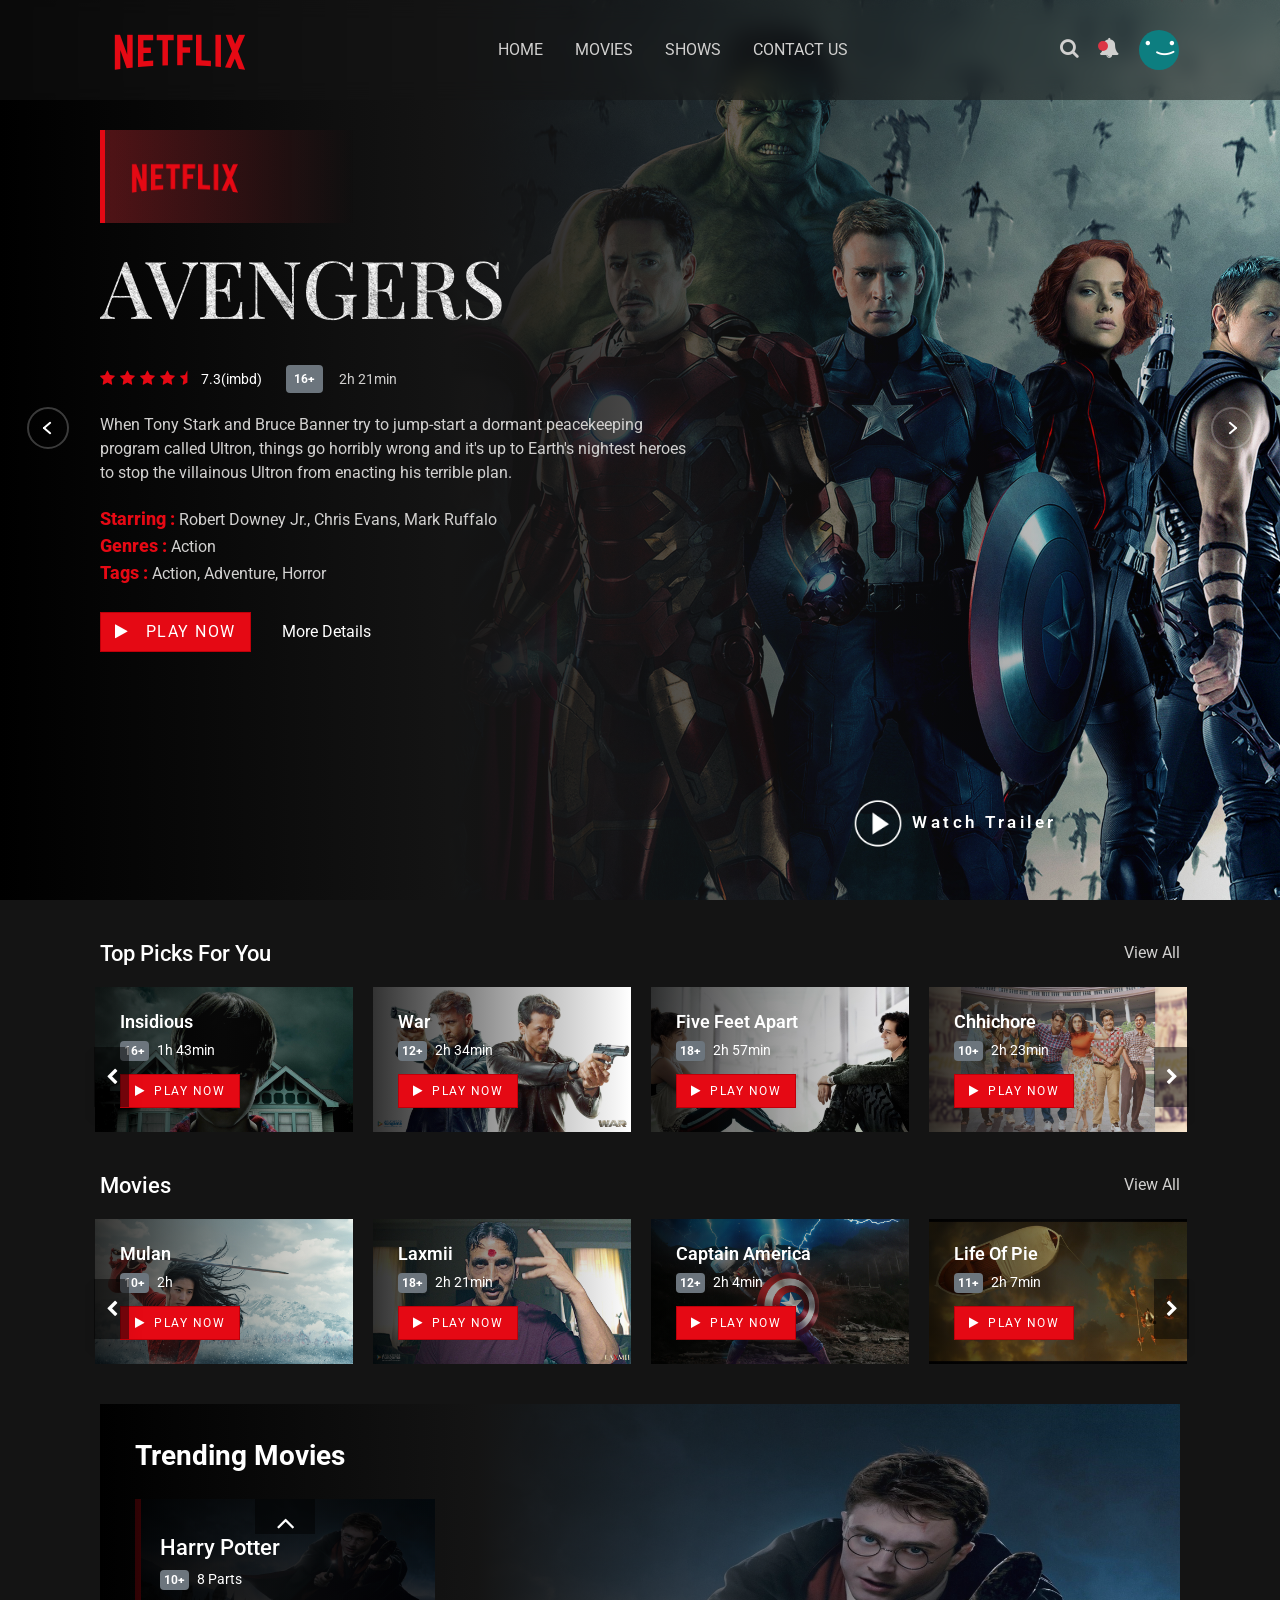
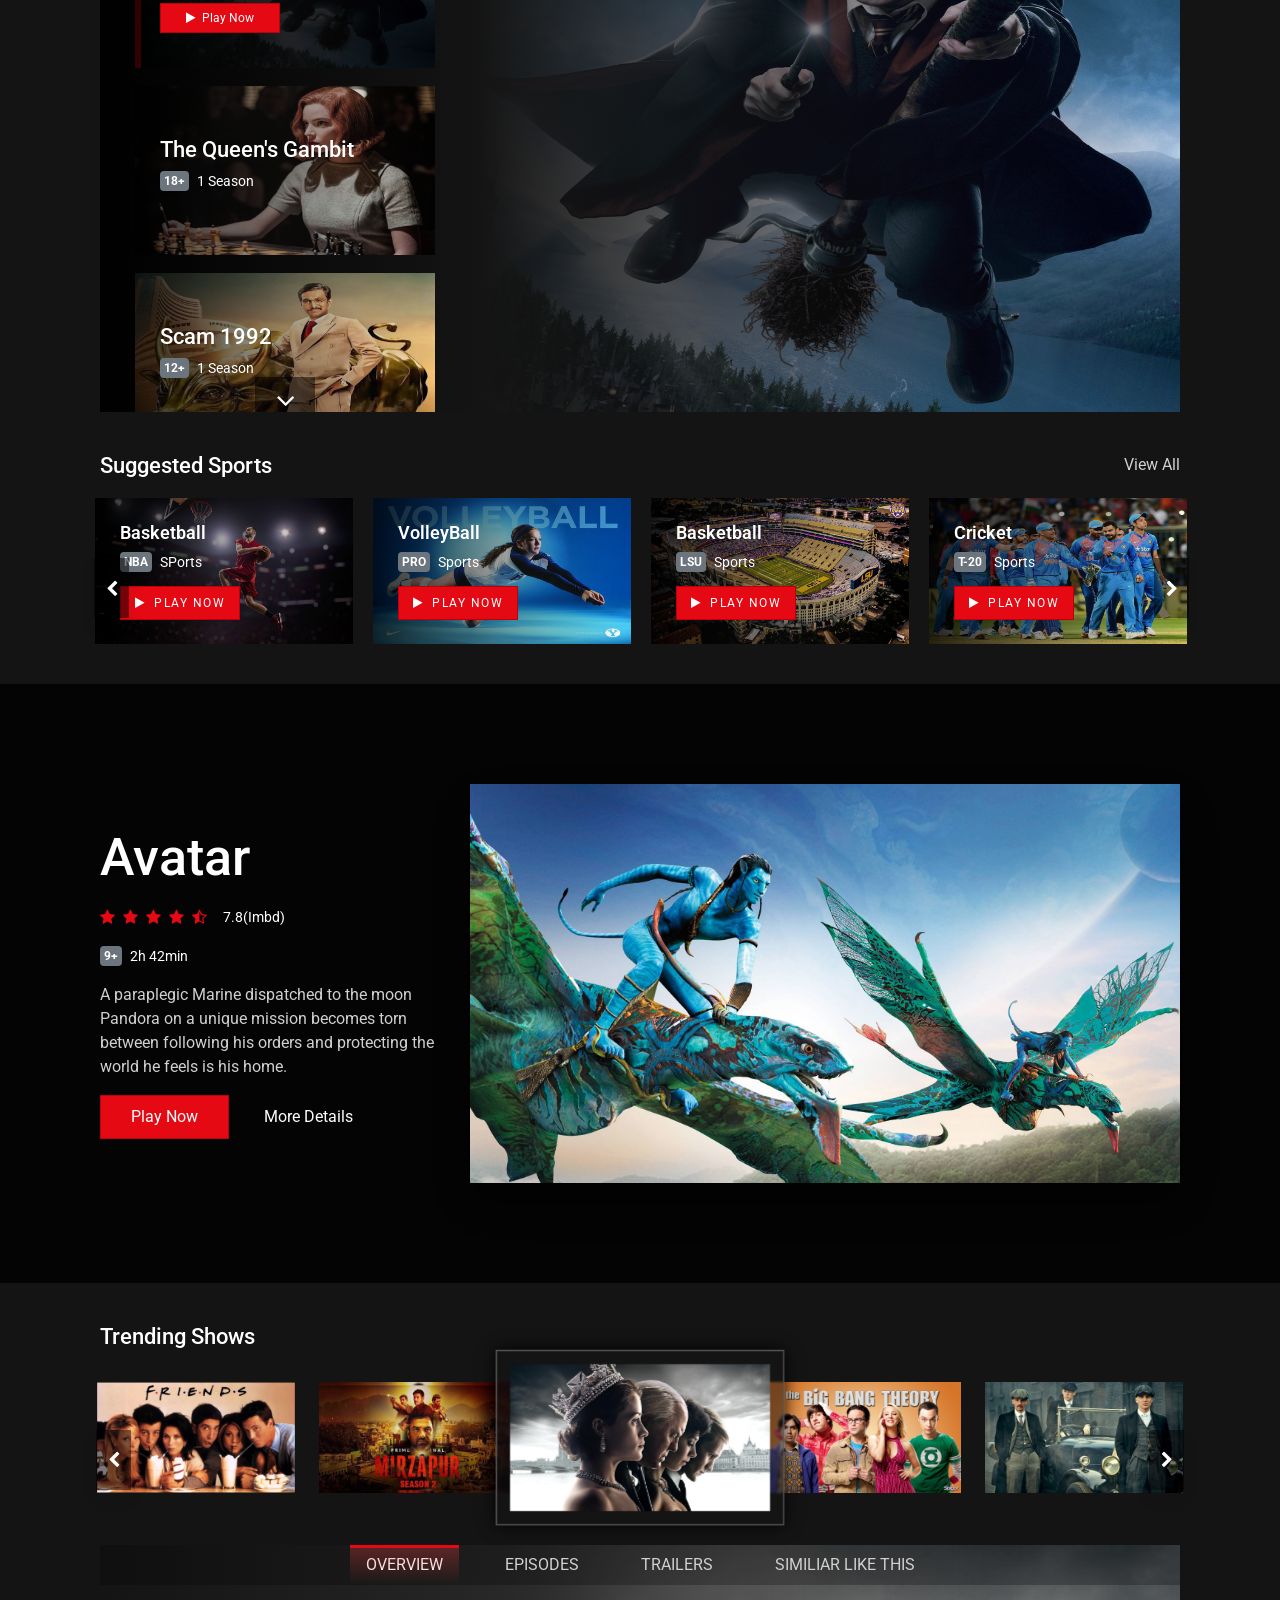
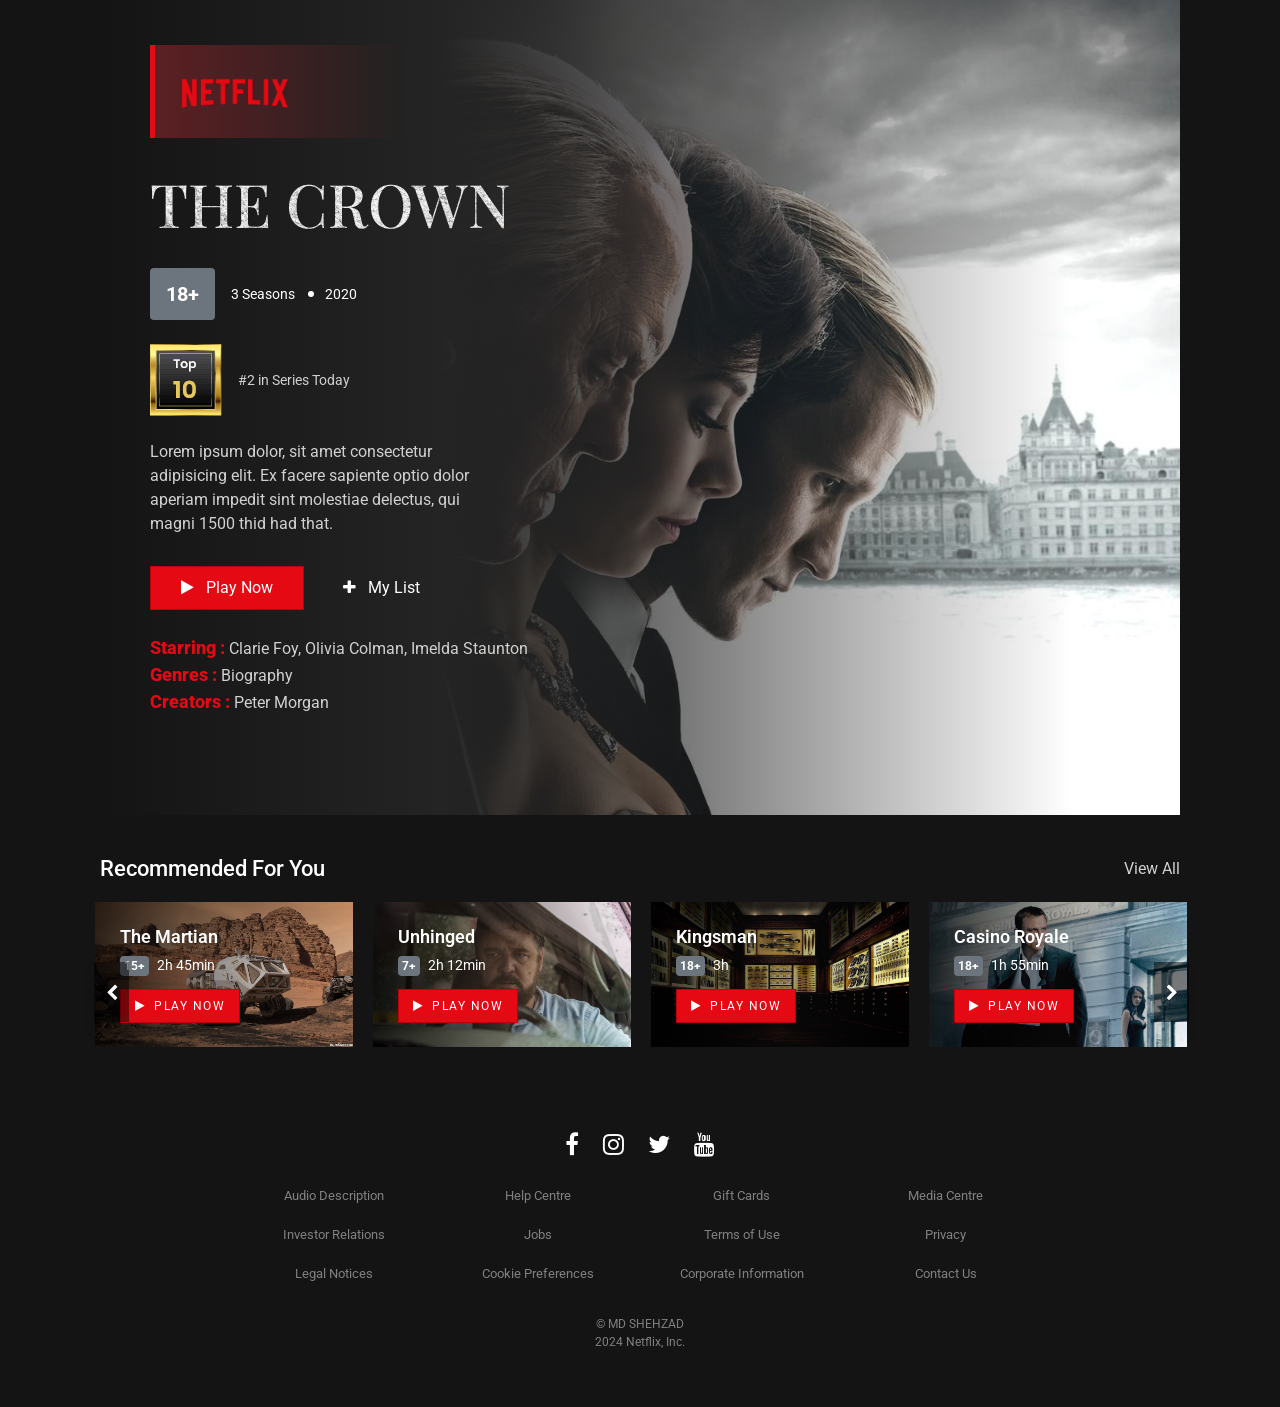
==== index.html @ b9dd0785 "First upload" ====
<!DOCTYPE html>
<html lang="en">

<head>
  <meta charset="UTF-8" />
  <meta http-equiv="X-UA-Compatible" content="IE=edge" />
  <meta name="viewport" content="width=device-width, initial-scale=1.0" />
  <title>Video Streaming</title>
  <link rel="stylesheet" href="css/bootstrap.min.css" />
  <link rel="stylesheet" href="https://stackpath.bootstrapcdn.com/font-awesome/4.7.0/css/font-awesome.min.css" />
  <link rel="stylesheet" href="css/slick.css" />
  <link rel="stylesheet" href="css/slick-theme.css" />
  <link rel="stylesheet" href="css/owl.carousel.min.css" />
  <link rel="stylesheet" href="css/animate.min.css" />
  <link rel="stylesheet" href="css/magnific-popup.css" />
  <link rel="stylesheet" href="css/select2.min.css" />
  <link rel="stylesheet" href="css/select2-bootstrap4.min.css" />

  <link rel="stylesheet" href="css/slick-animation.css" />
  <link rel="stylesheet" href="style.css" />
</head>

<body>
  <header id="main-header">
    <div class="main-header">
      <div class="container-fluid">
        <div class="row">
          <div class="col-sm-12">
            <nav class="navbar navbar-expand-lg navbar-light p-0">
              <a href="#" class="navbar-toggler c-toggler" data-toggle="collapse" data-target="#navbarSupportedContent"
                aria-controls="navbarSupportedContent" aria-expanded="false" aria-label="Toggle navigation">
                <div class="navbar-toggler-icon" data-toggle="collapse">
                  <span class="navbar-menu-icon navbar-menu-icon--top"></span>
                  <span class="navbar-menu-icon navbar-menu-icon--middle"></span>
                  <span class="navbar-menu-icon navbar-menu-icon--bottom"></span>
                </div>
              </a>
              <a href="index.html" class="navbar-brand">
                <img src="images/logo.png" class="img-fluid logo" alt="" />
              </a>
              <div class="collapse navbar-collapse" id="navbarSupportedContent">
                <div class="menu-main-menu-container">
                  <ul id="top-menu" class="navbar-nav ml-auto">
                    <li class="menu-item"><a href="#">Home</a></li>
                    <li class="menu-item"><a href="#iq-upcoming-movie">Movies</a></li>

                    <li class="menu-item"><a href="#iq-trending">Shows</a></li>


                    <li class="menu-item">
                      <a href="#">Contact Us</a>
                      <ul class="sub-menu">
                        <li class="menu-item"><a href="#">About Us</a></li>
                        <li class="menu-item"><a href="#">Contact</a></li>
                        <li class="menu-item"><a href="#">FAQ</a></li>
                        <li class="menu-item">
                          <a href="#">Privacy-Policy</a>
                        </li>
                        <li class="menu-item">
                          <a href="#">Pricing</a>
                          <ul class="sub-menu">
                            <li class="menu-item">
                              <a href="#">Gold Membership</a>
                            </li>
                            <li class="menu-item">
                              <a href="#">Silver Membership</a>
                            </li>
                            <li class="menu-item">
                              <a href="#">Bronze Membership</a>
                            </li>
                          </ul>
                        </li>
                      </ul>
                    </li>
                  </ul>
                </div>
              </div>
              <div class="mobile-more-menu">
                <a href="javascript:void(0);" class="more-toggle" id="dropdownMenuButton" data-toggle="more-toggle"
                  aria-haspopup="true" aria-expanded="false">
                  <i class="fa fa-ellipsis-h"></i>
                </a>
                <div class="more-menu" aria-labelledby="dropdownMenuButton">
                  <div class="navbar-right position-relative">
                    <ul class="d-flex align-items-center justify-content-end list-inline m-0">
                      <li>
                        <a href="#" class="search-toggle">
                          <i class="fa fa-search"></i>
                        </a>
                        <div class="search-box iq-search-bar">
                          <form action="#" class="searchbox">
                            <div class="form-group position-relative">
                              <input type="text" class="text search-input font-size-12"
                                placeholder="type here to search..." />
                              <i class="search-link fa fa-search"></i>
                            </div>
                          </form>
                        </div>
                      </li>
                      <li class="nav-item nav-icon">
                        <a href="#" class="search-toggle position-relative">
                          <i class="fa fa-bell"></i>
                          <span class="bg-danger dots"></span>
                        </a>
                        <div class="iq-sub-dropdown">
                          <div class="iq-card shadow-none m-0">
                            <div class="iq-card-body">
                              <a href="#" class="iq-sub-card">
                                <div class="media align-items-center">
                                  <img src="images/notify/thumb-1.jpg" alt="" class="img-fluid mr-3" />
                                  <div class="media-body">
                                    <h6 class="mb-0">Captain Marvel</h6>
                                    <small class="font-size-12">just now</small>
                                  </div>
                                </div>
                              </a>
                              <a href="#" class="iq-sub-card">
                                <div class="media align-items-center">
                                  <img src="images/notify/thumb-2.jpg" alt="" class="img-fluid mr-3" />
                                  <div class="media-body">
                                    <h6 class="mb-0">
                                      Dora and The Lost City of Gold
                                    </h6>
                                    <small class="font-size-12">25 mins ago</small>
                                  </div>
                                </div>
                              </a>
                              <a href="#" class="iq-sub-card">
                                <div class="media align-items-center">
                                  <img src="images/notify/thumb-3.jpg" alt="" class="img-fluid mr-3" />
                                  <div class="media-body">
                                    <h6 class="mb-0">Mulan</h6>
                                    <small class="font-size-12">1h 30 mins ago</small>
                                  </div>
                                </div>
                              </a>
                            </div>
                          </div>
                        </div>
                      </li>
                      <li>
                        <a href="#" class="iq-user-dropdown search-toggle d-flex align-items-center">
                          <img src="images/user/user.png" class="img-fluid user-m rounded-circle" alt="" />
                        </a>
                        <div class="iq-sub-dropdown iq-user-dropdown">
                          <div class="iq-card shadow-none m-0">
                            <div class="iq-card-body p-0 pl-3 pr-3">
                              <a href="#" class="iq-sub-card setting-dropdown">
                                <div class="media align-items-center">
                                  <div class="right-icon">
                                    <i class="fa fa-user text-primary"></i>
                                  </div>
                                  <div class="media-body ml-3">
                                    <h6 class="mb-0">Manage Profile</h6>
                                  </div>
                                </div>
                              </a>
                              <a href="#" class="iq-sub-card setting-dropdown">
                                <div class="media align-items-center">
                                  <div class="right-icon">
                                    <i class="fa fa-cog text-primary"></i>
                                  </div>
                                  <div class="media-body ml-3">
                                    <h6 class="mb-0">Settings</h6>
                                  </div>
                                </div>
                              </a>
                              <a href="#" class="iq-sub-card setting-dropdown">
                                <div class="media align-items-center">
                                  <div class="right-icon">
                                    <i class="fa fa-inr text-primary"></i>
                                  </div>
                                  <div class="media-body ml-3">
                                    <h6 class="mb-0">Pricing Plan</h6>
                                  </div>
                                </div>
                              </a>
                              <a href="#" class="iq-sub-card setting-dropdown">
                                <div class="media align-items-center">
                                  <div class="right-icon">
                                    <i class="fa fa-sign-out text-primary"></i>
                                  </div>
                                  <div class="media-body ml-3">
                                    <h6 class="mb-0">Logout</h6>
                                  </div>
                                </div>
                              </a>
                            </div>
                          </div>
                        </div>
                      </li>
                    </ul>
                  </div>
                </div>
              </div>

              <div class="navbar-right menu-right">
                <ul class="d-flex align-items-center list-inline m-0">
                  <li class="nav-item nav-icon">
                    <a href="#" class="search-toggle device-search">
                      <i class="fa fa-search"></i>
                    </a>
                    <div class="search-box iq-search-bar d-search">
                      <form action="#" class="searchbox">
                        <div class="form-group position-relative">
                          <input type="text" class="text search-input font-size-12"
                            placeholder="type here to search..." />
                          <i class="search-link fa fa-search"></i>
                        </div>
                      </form>
                    </div>
                  </li>
                  <li class="nav-item nav-icon">
                    <a href="#" class="search-toggle" data-toggle="search-toggle">
                      <i class="fa fa-bell"></i>
                      <span class="bg-danger dots"></span>
                    </a>
                    <div class="iq-sub-dropdown">
                      <div class="iq-card shadow-none m-0">
                        <div class="iq-card-body">
                          <a href="#" class="iq-sub-card">
                            <div class="media align-items-center">
                              <img src="images/notify/thumb-1.jpg" alt="" class="img-fluid mr-3" />
                              <div class="media-body">
                                <h6 class="mb-0">Captain Marvel</h6>
                                <small class="font-size-12">just now</small>
                              </div>
                            </div>
                          </a>
                          <a href="#" class="iq-sub-card">
                            <div class="media align-items-center">
                              <img src="images/notify/thumb-2.jpg" alt="" class="img-fluid mr-3" />
                              <div class="media-body">
                                <h6 class="mb-0">
                                  Dora and The Lost City of Gold
                                </h6>
                                <small class="font-size-12">25 mins ago</small>
                              </div>
                            </div>
                          </a>
                          <a href="#" class="iq-sub-card">
                            <div class="media align-items-center">
                              <img src="images/notify/thumb-3.jpg" alt="" class="img-fluid mr-3" />
                              <div class="media-body">
                                <h6 class="mb-0">Mulan</h6>
                                <small class="font-size-12">1h 30 mins ago</small>
                              </div>
                            </div>
                          </a>
                        </div>
                      </div>
                    </div>
                  </li>
                  <li class="nav-item nav-icon">
                    <a href="#" class="iq-user-dropdown search-toggle d-flex align-items-center p-0">
                      <img src="images/user/user.png" class="img-fluid user-m rounded-circle" alt="" />
                    </a>
                    <div class="iq-sub-dropdown iq-user-dropdown">
                      <div class="iq-card shadow-none m-0">
                        <div class="iq-card-body p-0 pl-3 pr-3">
                          <a href="#" class="iq-sub-card setting-dropdown">
                            <div class="media align-items-center">
                              <div class="right-icon">
                                <i class="fa fa-user text-primary"></i>
                              </div>
                              <div class="media-body ml-3">
                                <h6 class="mb-0">Manage Profile</h6>
                              </div>
                            </div>
                          </a>
                          <a href="#" class="iq-sub-card setting-dropdown">
                            <div class="media align-items-center">
                              <div class="right-icon">
                                <i class="fa fa-cog text-primary"></i>
                              </div>
                              <div class="media-body ml-3">
                                <h6 class="mb-0">Settings</h6>
                              </div>
                            </div>
                          </a>
                          <a href="#" class="iq-sub-card setting-dropdown">
                            <div class="media align-items-center">
                              <div class="right-icon">
                                <i class="fa fa-inr text-primary"></i>
                              </div>
                              <div class="media-body ml-3">
                                <h6 class="mb-0">Pricing Plan</h6>
                              </div>
                            </div>
                          </a>
                          <a href="#" class="iq-sub-card setting-dropdown">
                            <div class="media align-items-center">
                              <div class="right-icon">
                                <i class="fa fa-sign-out text-primary"></i>
                              </div>
                              <div class="media-body ml-3">
                                <h6 class="mb-0">Logout</h6>
                              </div>
                            </div>
                          </a>
                        </div>
                      </div>
                    </div>
                  </li>
                </ul>
              </div>
            </nav>
            <div class="nav-overlay"></div>
          </div>
        </div>
      </div>
    </div>
  </header>


  <section id="home" class="iq-main-slider p-0">
    <div id="home-slider" class="slider m-0 p-0">
      <div class="slide slick-bg s-bg-1">
        <div class="container-fluid position-relative h-100">
          <div class="slider-inner h-100">
            <div class="row align-items-center h--100">
              <div class="col-xl-6 col-lg-12 col-md-12">
                <a href="javascript:void(0)">
                  <div class="channel-logo" data-animation-in="fadeInLeft" data-delay-in="0.5">
                    <img src="images/logo.png" class="c-logo" alt="" />
                  </div>
                </a>
                <h1 class="slider-text big-title title text-uppercase" data-animation-in="fadeInLeft"
                  data-delay-in="0.6">
                  Avengers
                </h1>
                <div class="d-flex flex-wrap align-items-center fadeInLeft animated" data-animation-in="fadeInLeft"
                  style="opacity: 1">
                  <div class="slider-ratting d-flex align-items-center mr-4 mt-2 mt-md-3">
                    <ul
                      class="ratting-start p-0 m-0 list-inline text-primary d-flex align-items-center justify-content-left">
                      <li><i class="fa fa-star"></i></li>
                      <li><i class="fa fa-star"></i></li>
                      <li><i class="fa fa-star"></i></li>
                      <li><i class="fa fa-star"></i></li>
                      <li><i class="fa fa-star-half"></i></li>
                    </ul>
                    <span class="text-white ml-2">7.3(imbd)</span>
                  </div>
                  <div class="d-flex align-items-center mt-2 mt-md-3">
                    <span class="badge badge-secondary p-2">16+</span>
                    <span class="ml-3">2h 21min</span>
                  </div>
                </div>
                <p data-animation-in="fadeInUp">
                  When Tony Stark and Bruce Banner try to jump-start a dormant
                  peacekeeping program called Ultron, things go horribly wrong
                  and it's up to Earth's nightest heroes to stop the
                  villainous Ultron from enacting his terrible plan.
                </p>
                <div class="trending-list" data-animation-in="fadeInUp" data-delay-in="1.2">
                  <div class="text-primary title starring">
                    Starring :
                    <span class="text-body">Robert Downey Jr., Chris Evans, Mark Ruffalo</span>
                  </div>
                  <div class="text-primary title genres">
                    Genres : <span class="text-body">Action</span>
                  </div>
                  <div class="text-primary title tag">
                    Tags :
                    <span class="text-body">Action, Adventure, Horror</span>
                  </div>
                </div>
                <div class="d-flex align-items-center r-mb-23 mt-4" data-animation-in="fadeInUp" data-delay-in="1.2">
                  <a href="avng.html" target="_blank" class="btn btn-hover iq-button"><i class="fa fa-play mr-3"></i>Play Now</a>
                  <a href="#" class="btn btn-link">More Details</a>
                </div>
              </div>
            </div>
            <div class="col-xl-5 col-lg-12 col-md-12 trailor-video">
              <a href="https://youtu.be/eOrNdBpGMv8?si=k7ybeloO34IM1f3F" class="video-open playbtn" target="_blank">
              <img src="images/play.png" class="play" alt="" />
              <span class="w-trailor">Watch Trailer</span>
              </a>
            </div>
          </div>
        </div>
      </div>
      <div class="slide slick-bg s-bg-2">
        <div class="container-fluid position-relative h-100">
          <div class="slider-inner h-100">
            <div class="row align-items-center h--100">
              <div class="col-xl-6 col-lg-12 col-md-12">
                <a href="javascript:void(0)">
                  <div class="channel-logo" data-animation-in="fadeInLeft" data-delay-in="0.5">
                    <img src="images/logo.png" class="c-logo" alt="" />
                  </div>
                </a>
                <h1 class="slider-text big-title title text-uppercase" data-animation-in="fadeInLeft"
                  data-delay-in="0.6">
                  Frozen
                </h1>
                <div class="d-flex flex-wrap align-items-center fadeInLeft animated" data-animation-in="fadeInLeft"
                  style="opacity: 1">
                  <div class="slider-ratting d-flex align-items-center mr-4 mt-2 mt-md-3">
                    <ul
                      class="ratting-start p-0 m-0 list-inline text-primary d-flex align-items-center justify-content-left">
                      <li><i class="fa fa-star"></i></li>
                      <li><i class="fa fa-star"></i></li>
                      <li><i class="fa fa-star"></i></li>
                      <li><i class="fa fa-star"></i></li>
                      <li><i class="fa fa-star-half"></i></li>
                    </ul>
                    <span class="text-white ml-2">7.4(imbd)</span>
                  </div>
                  <div class="d-flex align-items-center mt-2 mt-md-3">
                    <span class="badge badge-secondary p-2">13+</span>
                    <span class="ml-3">1h 42min</span>
                  </div>
                </div>
                <p data-animation-in="fadeInUp">
                  When the newly crowned Queen Elsa accidentally uses her
                  power to turn things into ice to curse her home in infinte
                  winter, her sister Anna teams up with a mountain man, his
                  playful reindeer, and a snowman to change the weather
                  condition.
                </p>
                <div class="trending-list" data-animation-in="fadeInUp" data-delay-in="1.2">
                  <div class="text-primary title starring">
                    Starring :
                    <span class="text-body">Kristan Bell, Idina menzel, Jonathan Groff</span>
                  </div>
                  <div class="text-primary title genres">
                    Genres : <span class="text-body">Animation</span>
                  </div>
                  <div class="text-primary title tag">
                    Tags :
                    <span class="text-body">Animation, Adventure, Comedy</span>
                  </div>
                </div>
                <div class="d-flex align-items-center r-mb-23 mt-4" data-animation-in="fadeInUp" data-delay-in="1.2">
                  <a href="#" class="btn btn-hover iq-button"><i class="fa fa-play mr-3"></i>Play Now</a>
                  <a href="#" class="btn btn-link">More Details</a>
                </div>
              </div>
            </div>
            <div class="col-xl-5 col-lg-12 col-md-12 trailor-video">
              <a href="https://youtu.be/TbQm5doF_Uc?si=cJlhEjZzjOfnMtE2" class="video-open playbtn" target="_blank">
                <img src="images/play.png" class="play" alt="" />
                <span class="w-trailor">Watch Trailer</span>
              </a>
            </div>
          </div>
        </div>
      </div>
      <div class="slide slick-bg s-bg-3">
        <div class="container-fluid position-relative h-100">
          <div class="slider-inner h-100">
            <div class="row align-items-center h--100">
              <div class="col-xl-6 col-lg-12 col-md-12">
                <a href="javascript:void(0)">
                  <div class="channel-logo" data-animation-in="fadeInLeft" data-delay-in="0.5">
                    <img src="images/logo.png" class="c-logo" alt="" />
                  </div>
                </a>
                <h1 class="slider-text big-title title text-uppercase" data-animation-in="fadeInLeft"
                  data-delay-in="0.6">
                  The Conjuring
                </h1>
                <div class="d-flex flex-wrap align-items-center fadeInLeft animated" data-animation-in="fadeInLeft"
                  style="opacity: 1">
                  <div class="slider-ratting d-flex align-items-center mr-4 mt-2 mt-md-3">
                    <ul
                      class="ratting-start p-0 m-0 list-inline text-primary d-flex align-items-center justify-content-left">
                      <li><i class="fa fa-star"></i></li>
                      <li><i class="fa fa-star"></i></li>
                      <li><i class="fa fa-star"></i></li>
                      <li><i class="fa fa-star"></i></li>
                      <li><i class="fa fa-star-half"></i></li>
                    </ul>
                    <span class="text-white ml-2">7.5(imbd)</span>
                  </div>
                  <div class="d-flex align-items-center mt-2 mt-md-3">
                    <span class="badge badge-secondary p-2">16+</span>
                    <span class="ml-3">1h 52min</span>
                  </div>
                </div>
                <p data-animation-in="fadeInUp">
                  Paranomal investigators Ed and Lorraine Warren work to help
                  a family terrorized by a dark presence in their farmhouse.
                </p>
                <div class="trending-list" data-animation-in="fadeInUp" data-delay-in="1.2">
                  <div class="text-primary title starring">
                    Starring :
                    <span class="text-body">Patrick Wilson, Vera Farminga, Ron Livingston</span>
                  </div>
                  <div class="text-primary title genres">
                    Genres : <span class="text-body">Horror</span>
                  </div>
                  <div class="text-primary title tag">
                    Tags :
                    <span class="text-body">Horror, Mystery, Thriller</span>
                  </div>
                </div>
                <div class="d-flex align-items-center r-mb-23 mt-4" data-animation-in="fadeInUp" data-delay-in="1.2">
                  <a href="#" class="btn btn-hover iq-button"><i class="fa fa-play mr-3"></i>Play Now</a>
                  <a href="#" class="btn btn-link">More Details</a>
                </div>
              </div>
            </div>
            <div class="col-xl-5 col-lg-12 col-md-12 trailor-video">
              <a href="https://youtu.be/k10ETZ41q5o?si=Bqgi79X9CUQwAk_R" class="video-open playbtn" target="_blank">
                <img src="images/play.png" class="play" alt="" />
                <span class="w-trailor">Watch Trailer</span>
              </a>
            </div>
          </div>
        </div>
      </div>
    </div>
  </section>

  <div class="main-content">


    <section id="iq-favorites">
      <div class="container-fluid">
        <div class="row">
          <div class="col-sm-12 overflow-hidden">
            <div class="iq-main-header d-flex align-items-center justify-content-between">
              <h4 class="main-title">Top Picks For You</h4>
              <a href="#" class="iq-view-all">View All</a>
            </div>
            <div class="favorite-contens">
              <ul class="favorites-slider list-inline row p-0 mb-0">

                <li class="slide-item">
                  <div class="block-images position-relative">
                    <div class="img-box">
                      <img src="images/favorite/f1.jpg" class="img-fluid" alt="" />
                    </div>
                    <div class="block-description">
                      <h6 class="iq-title">
                        <a href="#"> Insidious </a>
                      </h6>
                      <div class="movie-time d-flex align-items-center my-2">
                        <div class="badge badge-secondary p-1 mr-2">16+</div>
                        <span class="text-white">1h 43min</span>
                      </div>
                      <div class="hover-buttons">
                        <span class="btn btn-hover iq-button">
                          <i class="fa fa-play mr-1"></i>
                          Play Now
                        </span>
                      </div>
                    </div>
                    <div class="block-social-info">
                      <ul class="list-inline p-0 m-0 music-play-lists">
                        <li class="share">
                          <span><i class="fa fa-share-alt"></i></span>
                          <div class="share-box">
                            <div class="d-flex align-items-center">
                              <a href="#" class="share-ico"><i class="fa fa-share-alt"></i></a>
                              <a href="#" class="share-ico"><i class="fa fa-youtube"></i></a>
                              <a href="#" class="share-ico"><i class="fa fa-instagram"></i></a>
                            </div>
                          </div>
                        </li>
                        <li>
                          <span><i class="fa fa-heart"></i></span>
                          <span class="count-box">19+</span>
                        </li>
                        <li>
                          <span><i class="fa fa-plus"></i></span>
                        </li>
                      </ul>
                    </div>
                  </div>
                </li>

                <li class="slide-item">
                  <div class="block-images position-relative">
                    <div class="img-box">
                      <img src="images/favorite/f2.jpg" class="img-fluid" alt="" />
                    </div>
                    <div class="block-description">
                      <h6 class="iq-title">
                        <a href="#"> War </a>
                      </h6>
                      <div class="movie-time d-flex align-items-center my-2">
                        <div class="badge badge-secondary p-1 mr-2">12+</div>
                        <span class="text-white">2h 34min</span>
                      </div>
                      <div class="hover-buttons">
                        <span class="btn btn-hover iq-button">
                          <i class="fa fa-play mr-1"></i>
                          Play Now
                        </span>
                      </div>
                    </div>
                    <div class="block-social-info">
                      <ul class="list-inline p-0 m-0 music-play-lists">
                        <li class="share">
                          <span><i class="fa fa-share-alt"></i></span>
                          <div class="share-box">
                            <div class="d-flex align-items-center">
                              <a href="#" class="share-ico"><i class="fa fa-share-alt"></i></a>
                              <a href="#" class="share-ico"><i class="fa fa-youtube"></i></a>
                              <a href="#" class="share-ico"><i class="fa fa-instagram"></i></a>
                            </div>
                          </div>
                        </li>
                        <li>
                          <span><i class="fa fa-heart"></i></span>
                          <span class="count-box">58+</span>
                        </li>
                        <li>
                          <span><i class="fa fa-plus"></i></span>
                        </li>
                      </ul>
                    </div>
                  </div>
                </li>

                <li class="slide-item">
                  <div class="block-images position-relative">
                    <div class="img-box">
                      <img src="images/favorite/f3.jpg" class="img-fluid" alt="" />
                    </div>
                    <div class="block-description">
                      <h6 class="iq-title">
                        <a href="#"> Five Feet Apart </a>
                      </h6>
                      <div class="movie-time d-flex align-items-center my-2">
                        <div class="badge badge-secondary p-1 mr-2">18+</div>
                        <span class="text-white">2h 57min</span>
                      </div>
                      <div class="hover-buttons">
                        <span class="btn btn-hover iq-button">
                          <i class="fa fa-play mr-1"></i>
                          Play Now
                        </span>
                      </div>
                    </div>
                    <div class="block-social-info">
                      <ul class="list-inline p-0 m-0 music-play-lists">
                        <li class="share">
                          <span><i class="fa fa-share-alt"></i></span>
                          <div class="share-box">
                            <div class="d-flex align-items-center">
                              <a href="#" class="share-ico"><i class="fa fa-share-alt"></i></a>
                              <a href="#" class="share-ico"><i class="fa fa-youtube"></i></a>
                              <a href="#" class="share-ico"><i class="fa fa-instagram"></i></a>
                            </div>
                          </div>
                        </li>
                        <li>
                          <span><i class="fa fa-heart"></i></span>
                          <span class="count-box">19+</span>
                        </li>
                        <li>
                          <span><i class="fa fa-plus"></i></span>
                        </li>
                      </ul>
                    </div>
                  </div>
                </li>

                <li class="slide-item">
                  <div class="block-images position-relative">
                    <div class="img-box">
                      <img src="images/favorite/f4.jpg" class="img-fluid" alt="" />
                    </div>
                    <div class="block-description">
                      <h6 class="iq-title">
                        <a href="#"> Chhichore </a>
                      </h6>
                      <div class="movie-time d-flex align-items-center my-2">
                        <div class="badge badge-secondary p-1 mr-2">10+</div>
                        <span class="text-white">2h 23min</span>
                      </div>
                      <div class="hover-buttons">
                        <span class="btn btn-hover iq-button">
                          <i class="fa fa-play mr-1"></i>
                          Play Now
                        </span>
                      </div>
                    </div>
                    <div class="block-social-info">
                      <ul class="list-inline p-0 m-0 music-play-lists">
                        <li class="share">
                          <span><i class="fa fa-share-alt"></i></span>
                          <div class="share-box">
                            <div class="d-flex align-items-center">
                              <a href="#" class="share-ico"><i class="fa fa-share-alt"></i></a>
                              <a href="#" class="share-ico"><i class="fa fa-youtube"></i></a>
                              <a href="#" class="share-ico"><i class="fa fa-instagram"></i></a>
                            </div>
                          </div>
                        </li>
                        <li>
                          <span><i class="fa fa-heart"></i></span>
                          <span class="count-box">19+</span>
                        </li>
                        <li>
                          <span><i class="fa fa-plus"></i></span>
                        </li>
                      </ul>
                    </div>
                  </div>
                </li>

                <li class="slide-item">
                  <div class="block-images position-relative">
                    <div class="img-box">
                      <img src="images/favorite/f5.jpg" class="img-fluid" alt="" />
                    </div>
                    <div class="block-description">
                      <h6 class="iq-title">
                        <a href="#"> Doctor Strange </a>
                      </h6>
                      <div class="movie-time d-flex align-items-center my-2">
                        <div class="badge badge-secondary p-1 mr-2">12+</div>
                        <span class="text-white">1h 55min</span>
                      </div>
                      <div class="hover-buttons">
                        <span class="btn btn-hover iq-button">
                          <i class="fa fa-play mr-1"></i>
                          Play Now
                        </span>
                      </div>
                    </div>
                    <div class="block-social-info">
                      <ul class="list-inline p-0 m-0 music-play-lists">
                        <li class="share">
                          <span><i class="fa fa-share-alt"></i></span>
                          <div class="share-box">
                            <div class="d-flex align-items-center">
                              <a href="#" class="share-ico"><i class="fa fa-share-alt"></i></a>
                              <a href="#" class="share-ico"><i class="fa fa-youtube"></i></a>
                              <a href="#" class="share-ico"><i class="fa fa-instagram"></i></a>
                            </div>
                          </div>
                        </li>
                        <li>
                          <span><i class="fa fa-heart"></i></span>
                          <span class="count-box">19+</span>
                        </li>
                        <li>
                          <span><i class="fa fa-plus"></i></span>
                        </li>
                      </ul>
                    </div>
                  </div>
                </li>
              </ul>
            </div>
          </div>
        </div>
      </div>
    </section>




    <section id="iq-upcoming-movie">
      <div class="container-fluid">
        <div class="row">
          <div class="col-sm-12 overflow-hidden">
            <div class="iq-main-header d-flex align-items-center justify-content-between">
              <h4 class="main-title">Movies</h4>
              <a href="#" class="iq-view-all">View All</a>
            </div>
            <div class="favorite-contens">
              <ul class="favorites-slider list-inline row p-0 mb-0">

                <li class="slide-item">
                  <div class="block-images position-relative">
                    <div class="img-box">
                      <img src="images/popular/u1.jpg" class="img-fluid" alt="" />
                    </div>
                    <div class="block-description">
                      <h6 class="iq-title">
                        <a href="#"> Mulan </a>
                      </h6>
                      <div class="movie-time d-flex align-items-center my-2">
                        <div class="badge badge-secondary p-1 mr-2">10+</div>
                        <span class="text-white">2h</span>
                      </div>
                      <div class="hover-buttons">
                        <span class="btn btn-hover iq-button">
                          <i class="fa fa-play mr-1"></i>
                          Play Now
                        </span>
                      </div>
                    </div>
                    <div class="block-social-info">
                      <ul class="list-inline p-0 m-0 music-play-lists">
                        <li class="share">
                          <span><i class="fa fa-share-alt"></i></span>
                          <div class="share-box">
                            <div class="d-flex align-items-center">
                              <a href="#" class="share-ico"><i class="fa fa-share-alt"></i></a>
                              <a href="#" class="share-ico"><i class="fa fa-youtube"></i></a>
                              <a href="#" class="share-ico"><i class="fa fa-instagram"></i></a>
                            </div>
                          </div>
                        </li>
                        <li>
                          <span><i class="fa fa-heart"></i></span>
                          <span class="count-box">89+</span>
                        </li>
                        <li>
                          <span><i class="fa fa-plus"></i></span>
                        </li>
                      </ul>
                    </div>
                  </div>
                </li>

                <li class="slide-item">
                  <div class="block-images position-relative">
                    <div class="img-box">
                      <img src="images/popular/u2.jpg" class="img-fluid" alt="" />
                    </div>
                    <div class="block-description">
                      <h6 class="iq-title">
                        <a href="#"> Laxmii </a>
                      </h6>
                      <div class="movie-time d-flex align-items-center my-2">
                        <div class="badge badge-secondary p-1 mr-2">18+</div>
                        <span class="text-white">2h 21min</span>
                      </div>
                      <div class="hover-buttons">
                        <span class="btn btn-hover iq-button">
                          <i class="fa fa-play mr-1"></i>
                          Play Now
                        </span>
                      </div>
                    </div>
                    <div class="block-social-info">
                      <ul class="list-inline p-0 m-0 music-play-lists">
                        <li class="share">
                          <span><i class="fa fa-share-alt"></i></span>
                          <div class="share-box">
                            <div class="d-flex align-items-center">
                              <a href="#" class="share-ico"><i class="fa fa-share-alt"></i></a>
                              <a href="#" class="share-ico"><i class="fa fa-youtube"></i></a>
                              <a href="#" class="share-ico"><i class="fa fa-instagram"></i></a>
                            </div>
                          </div>
                        </li>
                        <li>
                          <span><i class="fa fa-heart"></i></span>
                          <span class="count-box">35+</span>
                        </li>
                        <li>
                          <span><i class="fa fa-plus"></i></span>
                        </li>
                      </ul>
                    </div>
                  </div>
                </li>

                <li class="slide-item">
                  <div class="block-images position-relative">
                    <div class="img-box">
                      <img src="images/popular/u3.jpg" class="img-fluid" alt="" />
                    </div>
                    <div class="block-description">
                      <h6 class="iq-title">
                        <a href="#"> Captain America </a>
                      </h6>
                      <div class="movie-time d-flex align-items-center my-2">
                        <div class="badge badge-secondary p-1 mr-2">12+</div>
                        <span class="text-white">2h 4min</span>
                      </div>
                      <div class="hover-buttons">
                        <span class="btn btn-hover iq-button">
                          <i class="fa fa-play mr-1"></i>
                          Play Now
                        </span>
                      </div>
                    </div>
                    <div class="block-social-info">
                      <ul class="list-inline p-0 m-0 music-play-lists">
                        <li class="share">
                          <span><i class="fa fa-share-alt"></i></span>
                          <div class="share-box">
                            <div class="d-flex align-items-center">
                              <a href="#" class="share-ico"><i class="fa fa-share-alt"></i></a>
                              <a href="#" class="share-ico"><i class="fa fa-youtube"></i></a>
                              <a href="#" class="share-ico"><i class="fa fa-instagram"></i></a>
                            </div>
                          </div>
                        </li>
                        <li>
                          <span><i class="fa fa-heart"></i></span>
                          <span class="count-box">99+</span>
                        </li>
                        <li>
                          <span><i class="fa fa-plus"></i></span>
                        </li>
                      </ul>
                    </div>
                  </div>
                </li>

                <li class="slide-item">
                  <div class="block-images position-relative">
                    <div class="img-box">
                      <img src="images/popular/u4.jpg" class="img-fluid" alt="" />
                    </div>
                    <div class="block-description">
                      <h6 class="iq-title">
                        <a href="#"> Life of Pie </a>
                      </h6>
                      <div class="movie-time d-flex align-items-center my-2">
                        <div class="badge badge-secondary p-1 mr-2">11+</div>
                        <span class="text-white">2h 7min</span>
                      </div>
                      <div class="hover-buttons">
                        <span class="btn btn-hover iq-button">
                          <i class="fa fa-play mr-1"></i>
                          Play Now
                        </span>
                      </div>
                    </div>
                    <div class="block-social-info">
                      <ul class="list-inline p-0 m-0 music-play-lists">
                        <li class="share">
                          <span><i class="fa fa-share-alt"></i></span>
                          <div class="share-box">
                            <div class="d-flex align-items-center">
                              <a href="#" class="share-ico"><i class="fa fa-share-alt"></i></a>
                              <a href="#" class="share-ico"><i class="fa fa-youtube"></i></a>
                              <a href="#" class="share-ico"><i class="fa fa-instagram"></i></a>
                            </div>
                          </div>
                        </li>
                        <li>
                          <span><i class="fa fa-heart"></i></span>
                          <span class="count-box">19+</span>
                        </li>
                        <li>
                          <span><i class="fa fa-plus"></i></span>
                        </li>
                      </ul>
                    </div>
                  </div>
                </li>

                <li class="slide-item">
                  <div class="block-images position-relative">
                    <div class="img-box">
                      <img src="images/popular/u5.jpg" class="img-fluid" alt="" />
                    </div>
                    <div class="block-description">
                      <h6 class="iq-title">
                        <a href="#"> Mission Mangal </a>
                      </h6>
                      <div class="movie-time d-flex align-items-center my-2">
                        <div class="badge badge-secondary p-1 mr-2">12+</div>
                        <span class="text-white">2h 10min</span>
                      </div>
                      <div class="hover-buttons">
                        <span class="btn btn-hover iq-button">
                          <i class="fa fa-play mr-1"></i>
                          Play Now
                        </span>
                      </div>
                    </div>
                    <div class="block-social-info">
                      <ul class="list-inline p-0 m-0 music-play-lists">
                        <li class="share">
                          <span><i class="fa fa-share-alt"></i></span>
                          <div class="share-box">
                            <div class="d-flex align-items-center">
                              <a href="#" class="share-ico"><i class="fa fa-share-alt"></i></a>
                              <a href="#" class="share-ico"><i class="fa fa-youtube"></i></a>
                              <a href="#" class="share-ico"><i class="fa fa-instagram"></i></a>
                            </div>
                          </div>
                        </li>
                        <li>
                          <span><i class="fa fa-heart"></i></span>
                          <span class="count-box">19+</span>
                        </li>
                        <li>
                          <span><i class="fa fa-plus"></i></span>
                        </li>
                      </ul>
                    </div>
                  </div>
                </li>
              </ul>
            </div>
          </div>
        </div>
      </div>
    </section>




    <section id="iq-topten">
      <div class="container-fluid">
        <div class="row">
          <div class="col-sm-12 overflow-hidden">
            <div class="topten-contents">
              <h4 class="main-title iq-title topten-title">
                Trending Movies
              </h4>
              <ul id="top-ten-slider" class="list-inline p-0 m-0 d-flex align-items-center">
                <li class="slick-bg">
                  <a href="#">
                    <img src="images/top-10/01.jpg" class="img-fluid w-100" alt="" />
                    <h6 class="iq-title"><a href="#">Harry Potter</a></h6>
                  </a>
                </li>
                <li class="slick-bg">
                  <a href="#">
                    <img src="images/top-10/02.jpg" class="img-fluid w-100" alt="" />
                    <h6 class="iq-title">
                      <a href="#">The Queen's Gambit</a>
                    </h6>
                  </a>
                </li>
                <li class="slick-bg">
                  <a href="#">
                    <img src="images/top-10/03.jpg" class="img-fluid w-100" alt="" />
                    <h6 class="iq-title"><a href="#">Scam 1992</a></h6>
                  </a>
                </li>
                <li class="slick-bg">
                  <a href="#">
                    <img src="images/top-10/04.jpg" class="img-fluid w-100" alt="" />
                    <h6 class="iq-title"><a href="#">Stranger Things</a></h6>
                  </a>
                </li>
                <li class="slick-bg">
                  <a href="#">
                    <img src="images/top-10/05.jpg" class="img-fluid w-100" alt="" />
                    <h6 class="iq-title"><a href="#">BoJack Horsemen</a></h6>
                  </a>
                </li>
                <li class="slick-bg">
                  <a href="#">
                    <img src="images/top-10/06.jpg" class="img-fluid w-100" alt="" />
                    <h6 class="iq-title"><a href="#">Peaky Blinders</a></h6>
                  </a>
                </li>
              </ul>
              <div class="vertical_s">
                <ul id="top-ten-slider-nav" class="list-inline p-0 m-0 d-flex align-items-center">
                  <li>
                    <div class="block-images position-relative">
                      <a href="#">
                        <img src="images/top-10/01.jpg" class="img-fluid w-100" alt="" />
                      </a>
                      <div class="block-description">
                        <h5>Harry Potter</h5>
                        <div class="movie-time d-flex align-items-center my-2">
                          <div class="badge badge-secondary p-1 mr-2">
                            10+
                          </div>
                          <span class="text-white">8 Parts</span>
                        </div>
                        <div class="hover-buttons">
                          <a href="#" class="btn btn-hover" tabindex="0">
                            <i class="fa fa-play mr-1" aria-hidden="true"></i>
                            Play Now
                          </a>
                        </div>
                      </div>
                    </div>
                  </li>
                  <li>
                    <div class="block-images position-relative">
                      <a href="#">
                        <img src="images/top-10/02.jpg" class="img-fluid w-100" alt="" />
                      </a>
                      <div class="block-description">
                        <h5>The Queen's Gambit</h5>
                        <div class="movie-time d-flex align-items-center my-2">
                          <div class="badge badge-secondary p-1 mr-2">
                            18+
                          </div>
                          <span class="text-white">1 Season</span>
                        </div>
                        <div class="hover-buttons">
                          <a href="#" class="btn btn-hover" tabindex="0">
                            <i class="fa fa-play mr-1" aria-hidden="true"></i>
                            Play Now
                          </a>
                        </div>
                      </div>
                    </div>
                  </li>
                  <li>
                    <div class="block-images position-relative">
                      <a href="#">
                        <img src="images/top-10/03.jpg" class="img-fluid w-100" alt="" />
                      </a>
                      <div class="block-description">
                        <h5>Scam 1992</h5>
                        <div class="movie-time d-flex align-items-center my-2">
                          <div class="badge badge-secondary p-1 mr-2">
                            12+
                          </div>
                          <span class="text-white">1 Season</span>
                        </div>
                        <div class="hover-buttons">
                          <a href="#" class="btn btn-hover" tabindex="0">
                            <i class="fa fa-play mr-1" aria-hidden="true"></i>
                            Play Now
                          </a>
                        </div>
                      </div>
                    </div>
                  </li>
                  <li>
                    <div class="block-images position-relative">
                      <a href="#">
                        <img src="images/top-10/04.jpg" class="img-fluid w-100" alt="" />
                      </a>
                      <div class="block-description">
                        <h5>Stranger Things</h5>
                        <div class="movie-time d-flex align-items-center my-2">
                          <div class="badge badge-secondary p-1 mr-2">
                            16+
                          </div>
                          <span class="text-white">3 Season</span>
                        </div>
                        <div class="hover-buttons">
                          <a href="#" class="btn btn-hover" tabindex="0">
                            <i class="fa fa-play mr-1" aria-hidden="true"></i>
                            Play Now
                          </a>
                        </div>
                      </div>
                    </div>
                  </li>
                  <li>
                    <div class="block-images position-relative">
                      <a href="#">
                        <img src="images/top-10/05.jpg" class="img-fluid w-100" alt="" />
                      </a>
                      <div class="block-description">
                        <h5>BoJack Horseman</h5>
                        <div class="movie-time d-flex align-items-center my-2">
                          <div class="badge badge-secondary p-1 mr-2">
                            15+
                          </div>
                          <span class="text-white">6 Season</span>
                        </div>
                        <div class="hover-buttons">
                          <a href="#" class="btn btn-hover" tabindex="0">
                            <i class="fa fa-play mr-1" aria-hidden="true"></i>
                            Play Now
                          </a>
                        </div>
                      </div>
                    </div>
                  </li>
                  <li>
                    <div class="block-images position-relative">
                      <a href="#">
                        <img src="images/top-10/06.jpg" class="img-fluid w-100" alt="" />
                      </a>
                      <div class="block-description">
                        <h5>Peaky Blinders</h5>
                        <div class="movie-time d-flex align-items-center my-2">
                          <div class="badge badge-secondary p-1 mr-2">
                            20+
                          </div>
                          <span class="text-white">5 Season</span>
                        </div>
                        <div class="hover-buttons">
                          <a href="#" class="btn btn-hover" tabindex="0">
                            <i class="fa fa-play mr-1" aria-hidden="true"></i>
                            Play Now
                          </a>
                        </div>
                      </div>
                    </div>
                  </li>
                </ul>
              </div>
            </div>
          </div>
        </div>
      </div>
    </section>

    <section id="iq-suggested" class="s-margin">
      <div class="container-fluid">
        <div class="row">
          <div class="col-sm-12 overflow-hidden">
            <div class="iq-main-header d-flex align-items-center justify-content-between">
              <h4 class="main-title">Suggested Sports</h4>
              <a href="#" class="iq-view-all">View All</a>
            </div>
            <div class="favorite-contens">
              <ul class="favorites-slider list-inline row p-0 mb-0">

                <li class="slide-item">
                  <div class="block-images position-relative">
                    <div class="img-box">
                      <img src="images/suggested/01.jpg" class="img-fluid" alt="" />
                    </div>
                    <div class="block-description">
                      <h6 class="iq-title">
                        <a href="#"> Basketball </a>
                      </h6>
                      <div class="movie-time d-flex align-items-center my-2">
                        <div class="badge badge-secondary p-1 mr-2">NBA</div>
                        <span class="text-white">SPorts</span>
                      </div>
                      <div class="hover-buttons">
                        <span class="btn btn-hover iq-button">
                          <i class="fa fa-play mr-1"></i>
                          Play Now
                        </span>
                      </div>
                    </div>
                    <div class="block-social-info">
                      <ul class="list-inline p-0 m-0 music-play-lists">
                        <li class="share">
                          <span><i class="fa fa-share-alt"></i></span>
                          <div class="share-box">
                            <div class="d-flex align-items-center">
                              <a href="#" class="share-ico"><i class="fa fa-share-alt"></i></a>
                              <a href="#" class="share-ico"><i class="fa fa-youtube"></i></a>
                              <a href="#" class="share-ico"><i class="fa fa-instagram"></i></a>
                            </div>
                          </div>
                        </li>
                        <li>
                          <span><i class="fa fa-heart"></i></span>
                          <span class="count-box">89+</span>
                        </li>
                        <li>
                          <span><i class="fa fa-plus"></i></span>
                        </li>
                      </ul>
                    </div>
                  </div>
                </li>

                <li class="slide-item">
                  <div class="block-images position-relative">
                    <div class="img-box">
                      <img src="images/suggested/02.jpg" class="img-fluid" alt="" />
                    </div>
                    <div class="block-description">
                      <h6 class="iq-title">
                        <a href="#"> VolleyBall </a>
                      </h6>
                      <div class="movie-time d-flex align-items-center my-2">
                        <div class="badge badge-secondary p-1 mr-2">PRO</div>
                        <span class="text-white">Sports</span>
                      </div>
                      <div class="hover-buttons">
                        <span class="btn btn-hover iq-button">
                          <i class="fa fa-play mr-1"></i>
                          Play Now
                        </span>
                      </div>
                    </div>
                    <div class="block-social-info">
                      <ul class="list-inline p-0 m-0 music-play-lists">
                        <li class="share">
                          <span><i class="fa fa-share-alt"></i></span>
                          <div class="share-box">
                            <div class="d-flex align-items-center">
                              <a href="#" class="share-ico"><i class="fa fa-share-alt"></i></a>
                              <a href="#" class="share-ico"><i class="fa fa-youtube"></i></a>
                              <a href="#" class="share-ico"><i class="fa fa-instagram"></i></a>
                            </div>
                          </div>
                        </li>
                        <li>
                          <span><i class="fa fa-heart"></i></span>
                          <span class="count-box">35+</span>
                        </li>
                        <li>
                          <span><i class="fa fa-plus"></i></span>
                        </li>
                      </ul>
                    </div>
                  </div>
                </li>

                <li class="slide-item">
                  <div class="block-images position-relative">
                    <div class="img-box">
                      <img src="images/suggested/03.jpg" class="img-fluid" alt="" />
                    </div>
                    <div class="block-description">
                      <h6 class="iq-title">
                        <a href="#"> Basketball </a>
                      </h6>
                      <div class="movie-time d-flex align-items-center my-2">
                        <div class="badge badge-secondary p-1 mr-2">LSU</div>
                        <span class="text-white">Sports</span>
                      </div>
                      <div class="hover-buttons">
                        <span class="btn btn-hover iq-button">
                          <i class="fa fa-play mr-1"></i>
                          Play Now
                        </span>
                      </div>
                    </div>
                    <div class="block-social-info">
                      <ul class="list-inline p-0 m-0 music-play-lists">
                        <li class="share">
                          <span><i class="fa fa-share-alt"></i></span>
                          <div class="share-box">
                            <div class="d-flex align-items-center">
                              <a href="#" class="share-ico"><i class="fa fa-share-alt"></i></a>
                              <a href="#" class="share-ico"><i class="fa fa-youtube"></i></a>
                              <a href="#" class="share-ico"><i class="fa fa-instagram"></i></a>
                            </div>
                          </div>
                        </li>
                        <li>
                          <span><i class="fa fa-heart"></i></span>
                          <span class="count-box">99+</span>
                        </li>
                        <li>
                          <span><i class="fa fa-plus"></i></span>
                        </li>
                      </ul>
                    </div>
                  </div>
                </li>

                <li class="slide-item">
                  <div class="block-images position-relative">
                    <div class="img-box">
                      <img src="images/suggested/04.jpg" class="img-fluid" alt="" />
                    </div>
                    <div class="block-description">
                      <h6 class="iq-title">
                        <a href="#"> Cricket </a>
                      </h6>
                      <div class="movie-time d-flex align-items-center my-2">
                        <div class="badge badge-secondary p-1 mr-2">T-20</div>
                        <span class="text-white">Sports</span>
                      </div>
                      <div class="hover-buttons">
                        <span class="btn btn-hover iq-button">
                          <i class="fa fa-play mr-1"></i>
                          Play Now
                        </span>
                      </div>
                    </div>
                    <div class="block-social-info">
                      <ul class="list-inline p-0 m-0 music-play-lists">
                        <li class="share">
                          <span><i class="fa fa-share-alt"></i></span>
                          <div class="share-box">
                            <div class="d-flex align-items-center">
                              <a href="#" class="share-ico"><i class="fa fa-share-alt"></i></a>
                              <a href="#" class="share-ico"><i class="fa fa-youtube"></i></a>
                              <a href="#" class="share-ico"><i class="fa fa-instagram"></i></a>
                            </div>
                          </div>
                        </li>
                        <li>
                          <span><i class="fa fa-heart"></i></span>
                          <span class="count-box">19+</span>
                        </li>
                        <li>
                          <span><i class="fa fa-plus"></i></span>
                        </li>
                      </ul>
                    </div>
                  </div>
                </li>

                <li class="slide-item">
                  <div class="block-images position-relative">
                    <div class="img-box">
                      <img src="images/suggested/05.jpg" class="img-fluid" alt="" />
                    </div>
                    <div class="block-description">
                      <h6 class="iq-title">
                        <a href="#"> Golf </a>
                      </h6>
                      <div class="movie-time d-flex align-items-center my-2">
                        <div class="badge badge-secondary p-1 mr-2">PGA</div>
                        <span class="text-white">Sports</span>
                      </div>
                      <div class="hover-buttons">
                        <span class="btn btn-hover iq-button">
                          <i class="fa fa-play mr-1"></i>
                          Play Now
                        </span>
                      </div>
                    </div>
                    <div class="block-social-info">
                      <ul class="list-inline p-0 m-0 music-play-lists">
                        <li class="share">
                          <span><i class="fa fa-share-alt"></i></span>
                          <div class="share-box">
                            <div class="d-flex align-items-center">
                              <a href="#" class="share-ico"><i class="fa fa-share-alt"></i></a>
                              <a href="#" class="share-ico"><i class="fa fa-youtube"></i></a>
                              <a href="#" class="share-ico"><i class="fa fa-instagram"></i></a>
                            </div>
                          </div>
                        </li>
                        <li>
                          <span><i class="fa fa-heart"></i></span>
                          <span class="count-box">19+</span>
                        </li>
                        <li>
                          <span><i class="fa fa-plus"></i></span>
                        </li>
                      </ul>
                    </div>
                  </div>
                </li>
              </ul>
            </div>
          </div>
        </div>
      </div>
    </section>


    <section id="parallex" class="parallax-window">
      <div class="container-fluid h-100">
        <div class="row align-items-center justify-content-center h-100 parallaxt-details">
          <div class="col-lg-4 r-mb-23">
            <div class="text-left">
              <a href="javascript:void(0)">
                <h1 class="parallax-heading">Avatar</h1>
              </a>
              <div class="parallax-ratting d-flex align-items-center mt-3 mb-3">
                <ul
                  class="ratting-start p-o m-0 list-inline text-primary d-flex align-items-center justify-content-left">
                  <li>
                    <a href="#" class="text-primary"><i class="fa fa-star"></i></a>
                  </li>
                  <li>
                    <a href="#" class="text-primary"><i class="pl-2 fa fa-star"></i></a>
                  </li>
                  <li>
                    <a href="#" class="text-primary"><i class="pl-2 fa fa-star"></i></a>
                  </li>
                  <li>
                    <a href="#" class="text-primary"><i class="pl-2 fa fa-star"></i></a>
                  </li>
                  <li>
                    <a href="#" class="text-primary"><i class="pl-2 fa fa-star-half-o"></i></a>
                  </li>
                </ul>
                <span class="text-white ml-3">7.8(Imbd)</span>
              </div>
              <div class="movie-time d-flex align-items-center mb-3">
                <div class="badge badge-secondary p-1 mr-2">9+</div>
                <span class="text-white">2h 42min</span>
              </div>
              <p>
                A paraplegic Marine dispatched to the moon Pandora on a unique
                mission becomes torn between following his orders and
                protecting the world he feels is his home.
              </p>
              <div class="parallax-buttons">
                <a href="#" class="btn btn-hover">Play Now</a>
                <a href="#" class="btn btn-link">More Details</a>
              </div>
            </div>
          </div>
          <div class="col-lg-8">
            <div class="parallax-img">
              <a href="#"><img src="images/parallax/avatar.jpg" alt="" class="img-fluid w-100" /></a>
            </div>
          </div>
        </div>
      </div>
    </section>



    <section id="iq-trending" class="s-margin">
      <div class="container-fluid">
        <div class="row">
          <div class="col-sm-12 overflow-hidden">
            <div class="iq-main-header d-flex align-items-center justify-content-between">
              <h4 class="main-title">Trending Shows</h4>
            </div>
            <div class="trending-contens">
              <ul id="trending-slider-nav" class="list-inline p-0 mb-0 row align-items-center">
                <li>
                  <a href="javascript:void(0);">
                    <div class="movie-slick position-relative">
                      <img src="images/trending/01.jpg" class="img-fluid" alt="">
                    </div>
                  </a>
                </li>
                <li>
                  <a href="javascript:void(0);">
                    <div class="movie-slick position-relative">
                      <img src="images/trending/02.jpg" class="img-fluid" alt="">
                    </div>
                  </a>
                </li>
                <li>
                  <a href="javascript:void(0);">
                    <div class="movie-slick position-relative">
                      <img src="images/trending/03.jpg" class="img-fluid" alt="">
                    </div>
                  </a>
                </li>
                <li>
                  <a href="javascript:void(0);">
                    <div class="movie-slick position-relative">
                      <img src="images/trending/04.jpg" class="img-fluid" alt="">
                    </div>
                  </a>
                </li>
                <li>
                  <a href="javascript:void(0);">
                    <div class="movie-slick position-relative">
                      <img src="images/trending/05.jpg" class="img-fluid" alt="">
                    </div>
                  </a>
                </li>
                <li>
                  <a href="javascript:void(0);">
                    <div class="movie-slick position-relative">
                      <img src="images/trending/06.jpg" class="img-fluid" alt="">
                    </div>
                  </a>
                </li>

              </ul>
              <ul id="trending-slider" class="list-inline p-0 m-0 d-flex align-items-center">
                <li>
                  <div class="tranding-block position-relative" style="background-image: url(images/trending/01.jpg);">
                    <div class="trending-custom-tab">
                      <div class="tab-title-info position-relative">
                        <ul class="trending-pills d-flex nav nav-pills justify-content-center align-items-center text-center" role="tablist">
                          <li class="nav-item">
                            <a href="#trending-data1" class="nav-link active show" data-toggle="pill" role="tab" aria-selected="true">
                              Overview
                            </a>
                          </li>
                          <li class="nav-item">
                            <a href="#trending-data2" class="nav-link" data-toggle="pill" role="tab" aria-selected="false">
                              Episodes
                            </a>
                          </li>
                          <li class="nav-item">
                            <a href="#trending-data3" class="nav-link" data-toggle="pill" role="tab" aria-selected="false">
                              Trailers
                            </a>
                          </li>
                          <li class="nav-item">
                            <a href="#trending-data4" class="nav-link" data-toggle="pill" role="tab" aria-selected="false">
                              Similiar Like This
                            </a>
                          </li>
                        </ul>
                      </div>
                      <div class="trending-content">
                        <div id="trending-data1" class="overview-tab tab-pane fade active show">
                          <div class="trending-info align-items-center w-100 animated fadeInUp">
                            <a href="javascript:void(0);" tabindex="0">
                              <div class="res-logo">
                                <div class="channel-logo">
                                  <img src="images/logo.png" class="c-logo" alt="">
                                </div>
                              </div>
                            </a>
                            <h1 class="trending-text big-title text-uppercase">The Crown</h1>
                            <div class="d-flex align-items-center text-white text-detail">
                              <span class="badge badge-secondary p-3">18+</span>
                              <span class="ml-3">3 Seasons</span>
                              <span class="trending-year">2020</span>
                            </div>
                            <div class="d-flex align-items-center series mb-4">
                              <a href="javascript:void(0);">
                                <img src="images/trending/trending-label.png" class="img-fluid" alt="">
                              </a>
                              <span class="text-gold ml-3">#2 in Series Today</span>
                            </div>
                            <p class="trending-dec">
                              Lorem ipsum dolor, sit amet consectetur adipisicing elit. Ex facere sapiente optio dolor aperiam impedit sint molestiae delectus, qui magni 1500 thid had that.
                            </p>
                            <div class="p-btns">
                              <div class="d-flex align-items-center p-0">
                                <a href="#" class="btn btn-hover mr-2" tabindex="0">
                                  <i class="fa fa-play mr-2"></i>
                                  Play Now
                                </a>
                                <a href="#" class="btn btn-link" tabindex="0">
                                  <i class="fa fa-plus pr-2"></i>
                                  My List 
                                </a>
                              </div>
                            </div>
                            <div class="trending-list mt-4">
                              <div class="text-primary title">
                                Starring : 
                                <span class="text-body">
                                  Clarie Foy, Olivia Colman, Imelda Staunton
                                </span>
                              </div>
                              <div class="text-primary title">
                                Genres :
                                <span class="text-body">
                                  Biography
                                </span>
                              </div>
                              <div class="text-primary title">
                                Creators :
                                <span class="text-body">
                                  Peter Morgan
                                </span>
                              </div>
                            </div>
                          </div>
                        </div>

                        <div id="trending-data2" class="overlay-tab tab-pane fade">
                          <div class="trending-info align-items-center w-100 animated fadeInUp">
                            <a href="#" tabindex="0">
                              <div class="channel-logo">
                                <img src="images/logo.png" class="c-logo" alt="">
                              </div>
                            </a>
                            <h1 class="trending-text big-title text-uppercase">the Crown</h1>
                            <div class="d-flex align-items-center text-white text-detail mb-4">
                              <span class="season_date">
                                2 Seasons 
                              </span>
                              <span class="trending-year">Feb 2019</span>
                            </div>
                            <div class="iq-custom-select d-inline-block sea-epi">
                              <select name="Seasons" class="form-control season-select">
                                <option value="Season1">Season 1</option>
                                <option value="Season2">Season 2</option>
                                <option value="Season3">Season 3</option>
                                <option value="Season4">Season 4</option>
                                <option value="Season4">Season 4</option>
                                <option value="Season6">Season 6</option>
                              </select>
                            </div>

                            <div class="episodes-contens mt-4">
                              <div class="owl-carousel owl-theme episodes-slider1 list-inline p-0 m-0">
                                <div class="e-item">
                                  <div class="block-image position-relative">
                                    <a href="#">
                                      <img src="images/episodes/ce1.jpg" class="img-fluid" alt="">
                                    </a>
                                    <div class="episode-play-info">
                                      <div class="episode-play">
                                        <a href="#" tabindex="0">
                                          <i class="fa fa-play"></i>
                                        </a>
                                      </div>
                                    </div>
                                  </div>
                                  <div class="episodes-description text-body">
                                    <div class="d-flex align-items-center justify-content-between">
                                      <a href="#">Episode 1</a>
                                      <span class="text-primary">2.25m</span>
                                    </div>
                                    <p class="mb-0">Lorem ipsum dolor, sit amet consectetur adipisicing elit. Cumque aliquam quisquam iure tempore earum sequi.</p>
                                  </div>
                                </div>
                                <div class="e-item">
                                  <div class="block-image position-relative">
                                    <a href="#">
                                      <img src="images/episodes/ce2.jpg" class="img-fluid" alt="">
                                    </a>
                                    <div class="episode-play-info">
                                      <div class="episode-play">
                                        <a href="#" tabindex="0">
                                          <i class="fa fa-play"></i>
                                        </a>
                                      </div>
                                    </div>
                                  </div>
                                  <div class="episodes-description text-body">
                                    <div class="d-flex align-items-center justify-content-between">
                                      <a href="#">Episode 2</a>
                                      <span class="text-primary">2.25m</span>
                                    </div>
                                    <p class="mb-0">Lorem ipsum dolor, sit amet consectetur adipisicing elit. Cumque aliquam quisquam iure tempore earum sequi.</p>
                                  </div>
                                </div>
                                <div class="e-item">
                                  <div class="block-image position-relative">
                                    <a href="#">
                                      <img src="images/episodes/ce3.jpg" class="img-fluid" alt="">
                                    </a>
                                    <div class="episode-play-info">
                                      <div class="episode-play">
                                        <a href="#" tabindex="0">
                                          <i class="fa fa-play"></i>
                                        </a>
                                      </div>
                                    </div>
                                  </div>
                                  <div class="episodes-description text-body">
                                    <div class="d-flex align-items-center justify-content-between">
                                      <a href="#">Episode 3</a>
                                      <span class="text-primary">2.25m</span>
                                    </div>
                                    <p class="mb-0">Lorem ipsum dolor, sit amet consectetur adipisicing elit. Cumque aliquam quisquam iure tempore earum sequi.</p>
                                  </div>
                                </div>
                                <div class="e-item">
                                  <div class="block-image position-relative">
                                    <a href="#">
                                      <img src="images/episodes/ce4.jpg" class="img-fluid" alt="">
                                    </a>
                                    <div class="episode-play-info">
                                      <div class="episode-play">
                                        <a href="#" tabindex="0">
                                          <i class="fa fa-play"></i>
                                        </a>
                                      </div>
                                    </div>
                                  </div>
                                  <div class="episodes-description text-body">
                                    <div class="d-flex align-items-center justify-content-between">
                                      <a href="#">Episode 4</a>
                                      <span class="text-primary">2.25m</span>
                                    </div>
                                    <p class="mb-0">Lorem ipsum dolor, sit amet consectetur adipisicing elit. Cumque aliquam quisquam iure tempore earum sequi.</p>
                                  </div>
                                </div>
                                <div class="e-item">
                                  <div class="block-image position-relative">
                                    <a href="#">
                                      <img src="images/episodes/ce5.jpg" class="img-fluid" alt="">
                                    </a>
                                    <div class="episode-play-info">
                                      <div class="episode-play">
                                        <a href="#" tabindex="0">
                                          <i class="fa fa-play"></i>
                                        </a>
                                      </div>
                                    </div>
                                  </div>
                                  <div class="episodes-description text-body">
                                    <div class="d-flex align-items-center justify-content-between">
                                      <a href="#">Episode 5</a>
                                      <span class="text-primary">2.25m</span>
                                    </div>
                                    <p class="mb-0">Lorem ipsum dolor, sit amet consectetur adipisicing elit. Cumque aliquam quisquam iure tempore earum sequi.</p>
                                  </div>
                                </div>

                              </div>
                            </div>

                          </div>
                        </div>

                        <div id="trending-data3" class="overlay-tab tab-pane fade">
                          <div class="trending-info align-items-center w-100 animated fadeInUp">
                            <a href="#" tabindex="0">
                              <div class="channel-logo">
                                <img src="images/logo.png" class="c-logo" alt="">
                              </div>
                            </a>
                            <h1 class="trending-text big-title text-uppercase">the crown</h1>
                            <div class="episodes-contens mt-4">
                              <div class="owl-carousel owl-theme episodes-slider1 list-inline p-0 m-0">
                                <div class="e-item">
                                  <div class="block-image position-relative">
                                    <a href="#">
                                      <img src="images/episodes/ce1.jpg" class="img-fluid" alt="">
                                    </a>
                                    <div class="episode-play-info">
                                      <div class="episode-play">
                                        <a href="#" tabindex="0">
                                          <i class="fa fa-play"></i>
                                        </a>
                                      </div>
                                    </div>
                                  </div>
                                  <div class="episodes-description text-body">
                                    <div class="d-flex align-items-center justify-content-between">
                                      <a href="#">Trailer 1</a>
                                      <span class="text-primary">2.25m</span>
                                    </div>
                                    <p class="mb-0">Lorem ipsum dolor, sit amet consectetur adipisicing elit. Cumque aliquam quisquam iure tempore earum sequi.</p>
                                  </div>
                                </div>
                                <div class="e-item">
                                  <div class="block-image position-relative">
                                    <a href="#">
                                      <img src="images/episodes/ce2.jpg" class="img-fluid" alt="">
                                    </a>
                                    <div class="episode-play-info">
                                      <div class="episode-play">
                                        <a href="#" tabindex="0">
                                          <i class="fa fa-play"></i>
                                        </a>
                                      </div>
                                    </div>
                                  </div>
                                  <div class="episodes-description text-body">
                                    <div class="d-flex align-items-center justify-content-between">
                                      <a href="#">Trailer 2</a>
                                      <span class="text-primary">2.25m</span>
                                    </div>
                                    <p class="mb-0">Lorem ipsum dolor, sit amet consectetur adipisicing elit. Cumque aliquam quisquam iure tempore earum sequi.</p>
                                  </div>
                                </div>
                                <div class="e-item">
                                  <div class="block-image position-relative">
                                    <a href="#">
                                      <img src="images/episodes/ce3.jpg" class="img-fluid" alt="">
                                    </a>
                                    <div class="episode-play-info">
                                      <div class="episode-play">
                                        <a href="#" tabindex="0">
                                          <i class="fa fa-play"></i>
                                        </a>
                                      </div>
                                    </div>
                                  </div>
                                  <div class="episodes-description text-body">
                                    <div class="d-flex align-items-center justify-content-between">
                                      <a href="#">Trailer 3</a>
                                      <span class="text-primary">2.25m</span>
                                    </div>
                                    <p class="mb-0">Lorem ipsum dolor, sit amet consectetur adipisicing elit. Cumque aliquam quisquam iure tempore earum sequi.</p>
                                  </div>
                                </div>
                                <div class="e-item">
                                  <div class="block-image position-relative">
                                    <a href="#">
                                      <img src="images/episodes/ce4.jpg" class="img-fluid" alt="">
                                    </a>
                                    <div class="episode-play-info">
                                      <div class="episode-play">
                                        <a href="#" tabindex="0">
                                          <i class="fa fa-play"></i>
                                        </a>
                                      </div>
                                    </div>
                                  </div>
                                  <div class="episodes-description text-body">
                                    <div class="d-flex align-items-center justify-content-between">
                                      <a href="#">Trailer 4</a>
                                      <span class="text-primary">2.25m</span>
                                    </div>
                                    <p class="mb-0">Lorem ipsum dolor, sit amet consectetur adipisicing elit. Cumque aliquam quisquam iure tempore earum sequi.</p>
                                  </div>
                                </div>
                                <div class="e-item">
                                  <div class="block-image position-relative">
                                    <a href="#">
                                      <img src="images/episodes/ce5.jpg" class="img-fluid" alt="">
                                    </a>
                                    <div class="episode-play-info">
                                      <div class="episode-play">
                                        <a href="#" tabindex="0">
                                          <i class="fa fa-play"></i>
                                        </a>
                                      </div>
                                    </div>
                                  </div>
                                  <div class="episodes-description text-body">
                                    <div class="d-flex align-items-center justify-content-between">
                                      <a href="#">Trailer 5</a>
                                      <span class="text-primary">2.25m</span>
                                    </div>
                                    <p class="mb-0">Lorem ipsum dolor, sit amet consectetur adipisicing elit. Cumque aliquam quisquam iure tempore earum sequi.</p>
                                  </div>
                                </div>

                              </div>
                            </div>
                          </div>
                        </div>

                        <div id="trending-data4" class="overlay-tab tab-pane fade">
                          <div class="trending-info align-items-center w-100 animated fadeInUp">
                            <a href="#" tabindex="0">
                              <div class="channel-logo">
                                <img src="images/logo.png" class="c-logo" alt="">
                              </div>
                            </a>
                            <h1 class="trending-text big-title text-uppercase">the Crown</h1>
                            <div class="episodes-contens mt-4">
                              <div class="owl-carousel owl-theme episodes-slider1 list-inline p-0 m-0">
                                <div class="e-item">
                                  <div class="block-image position-relative">
                                    <a href="#">
                                      <img src="images/episodes/bbt3.jpg" class="img-fluid" alt="">
                                    </a>
                                    <div class="episode-play-info">
                                      <div class="episode-play">
                                        <a href="#" tabindex="0">
                                          <i class="fa fa-play"></i>
                                        </a>
                                      </div>
                                    </div>
                                  </div>
                                  <div class="episodes-description text-body">
                                    <div class="d-flex align-items-center justify-content-between">
                                      <a href="#">Trailer 1</a>
                                      <span class="text-primary">2.25m</span>
                                    </div>
                                    <p class="mb-0">Lorem ipsum dolor, sit amet consectetur adipisicing elit. Cumque aliquam quisquam iure tempore earum sequi.</p>
                                  </div>
                                </div>
                                <div class="e-item">
                                  <div class="block-image position-relative">
                                    <a href="#">
                                      <img src="images/episodes/fe2.jpg" class="img-fluid" alt="">
                                    </a>
                                    <div class="episode-play-info">
                                      <div class="episode-play">
                                        <a href="#" tabindex="0">
                                          <i class="fa fa-play"></i>
                                        </a>
                                      </div>
                                    </div>
                                  </div>
                                  <div class="episodes-description text-body">
                                    <div class="d-flex align-items-center justify-content-between">
                                      <a href="#">Trailer 2</a>
                                      <span class="text-primary">2.25m</span>
                                    </div>
                                    <p class="mb-0">Lorem ipsum dolor, sit amet consectetur adipisicing elit. Cumque aliquam quisquam iure tempore earum sequi.</p>
                                  </div>
                                </div>
                                <div class="e-item">
                                  <div class="block-image position-relative">
                                    <a href="#">
                                      <img src="images/episodes/m4.jpg" class="img-fluid" alt="">
                                    </a>
                                    <div class="episode-play-info">
                                      <div class="episode-play">
                                        <a href="#" tabindex="0">
                                          <i class="fa fa-play"></i>
                                        </a>
                                      </div>
                                    </div>
                                  </div>
                                  <div class="episodes-description text-body">
                                    <div class="d-flex align-items-center justify-content-between">
                                      <a href="#">Trailer 3</a>
                                      <span class="text-primary">2.25m</span>
                                    </div>
                                    <p class="mb-0">Lorem ipsum dolor, sit amet consectetur adipisicing elit. Cumque aliquam quisquam iure tempore earum sequi.</p>
                                  </div>
                                </div>
                                <div class="e-item">
                                  <div class="block-image position-relative">
                                    <a href="#">
                                      <img src="images/episodes/pb3.jpg" class="img-fluid" alt="">
                                    </a>
                                    <div class="episode-play-info">
                                      <div class="episode-play">
                                        <a href="#" tabindex="0">
                                          <i class="fa fa-play"></i>
                                        </a>
                                      </div>
                                    </div>
                                  </div>
                                  <div class="episodes-description text-body">
                                    <div class="d-flex align-items-center justify-content-between">
                                      <a href="#">Trailer 4</a>
                                      <span class="text-primary">2.25m</span>
                                    </div>
                                    <p class="mb-0">Lorem ipsum dolor, sit amet consectetur adipisicing elit. Cumque aliquam quisquam iure tempore earum sequi.</p>
                                  </div>
                                </div>
                                <div class="e-item">
                                  <div class="block-image position-relative">
                                    <a href="#">
                                      <img src="images/episodes/n5.jpg" class="img-fluid" alt="">
                                    </a>
                                    <div class="episode-play-info">
                                      <div class="episode-play">
                                        <a href="#" tabindex="0">
                                          <i class="fa fa-play"></i>
                                        </a>
                                      </div>
                                    </div>
                                  </div>
                                  <div class="episodes-description text-body">
                                    <div class="d-flex align-items-center justify-content-between">
                                      <a href="#">Trailer 5</a>
                                      <span class="text-primary">2.25m</span>
                                    </div>
                                    <p class="mb-0">Lorem ipsum dolor, sit amet consectetur adipisicing elit. Cumque aliquam quisquam iure tempore earum sequi.</p>
                                  </div>
                                </div>
                              </div>
                            </div>
                          </div>
                        </div>
                      </div>
                    </div>
                  </div>
                </li>
                <li>
                  <div class="tranding-block position-relative" style="background-image: url(images/trending/02.jpg);">
                    <div class="trending-custom-tab">
                      <div class="tab-title-info position-relative">
                        <ul class="trending-pills d-flex nav nav-pills justify-content-center align-items-center text-center" role="tablist">
                          <li class="nav-item">
                            <a href="#trending-data5" class="nav-link active show" data-toggle="pill" role="tab" aria-selected="true">
                              Overview
                            </a>
                          </li>
                          <li class="nav-item">
                            <a href="#trending-data6" class="nav-link" data-toggle="pill" role="tab" aria-selected="false">
                              Episodes
                            </a>
                          </li>
                          <li class="nav-item">
                            <a href="#trending-data7" class="nav-link" data-toggle="pill" role="tab" aria-selected="false">
                              Trailers
                            </a>
                          </li>
                          <li class="nav-item">
                            <a href="#trending-data8" class="nav-link" data-toggle="pill" role="tab" aria-selected="false">
                              Similiar Like This
                            </a>
                          </li>
                        </ul>
                      </div>
                      <div class="trending-content">
                        <div id="trending-data5" class="overview-tab tab-pane fade active show">
                          <div class="trending-info align-items-center w-100 animated fadeInUp">
                            <a href="javascript:void(0);" tabindex="0">
                              <div class="res-logo">
                                <div class="channel-logo">
                                  <img src="images/logo.png" class="c-logo" alt="">
                                </div>
                              </div>
                            </a>
                            <h1 class="trending-text big-title text-uppercase">Big Bang Theory</h1>
                            <div class="d-flex align-items-center text-white text-detail">
                              <span class="badge badge-secondary p-3">15+</span>
                              <span class="ml-3">2 Seasons</span>
                              <span class="trending-year">2020</span>
                            </div>
                            <div class="d-flex align-items-center series mb-4">
                              <a href="javascript:void(0);">
                                <img src="images/trending/trending-label.png" class="img-fluid" alt="">
                              </a>
                              <span class="text-gold ml-3">#3 in Series Today</span>
                            </div>
                            <p class="trending-dec">
                              A woman who moves into an appartment across the hall from two brilliant but social awkward physicists shows then how little they know about life outside of the laboratory.
                            </p>
                            <div class="p-btns">
                              <div class="d-flex align-items-center p-0">
                                <a href="#" class="btn btn-hover mr-2" tabindex="0">
                                  <i class="fa fa-play mr-2"></i>
                                  Play Now
                                </a>
                                <a href="#" class="btn btn-link" tabindex="0">
                                  <i class="fa fa-plus pr-2"></i>
                                  My List 
                                </a>
                              </div>
                            </div>
                            <div class="trending-list mt-4">
                              <div class="text-primary title">
                                Starring : 
                                <span class="text-body">
                                  Jhonny Galecki, Jim Parsons , Kaley Cuoco
                                </span>
                              </div>
                              <div class="text-primary title">
                                Genres :
                                <span class="text-body">
                                  Comedy Romance
                                </span>
                              </div>
                              <div class="text-primary title">
                                Creators :
                                <span class="text-body">
                                  Chuck Lorre, Bill Prady
                                </span>
                              </div>
                            </div>
                          </div>
                        </div>

                        <div id="trending-data6" class="overlay-tab tab-pane fade">
                          <div class="trending-info align-items-center w-100 animated fadeInUp">
                            <a href="#" tabindex="0">
                              <div class="channel-logo">
                                <img src="images/logo.png" class="c-logo" alt="">
                              </div>
                            </a>
                            <h1 class="trending-text big-title text-uppercase">Big Bang Theory</h1>
                            <div class="d-flex align-items-center text-white text-detail mb-4">
                              <span class="season_date">
                                12 Seasons 
                              </span>
                              <span class="trending-year">Feb 2019</span>
                            </div>
                            <div class="iq-custom-select d-inline-block sea-epi">
                              <select name="Seasons" class="form-control season-select">
                                <option value="Season1">Season 1</option>
                                <option value="Season2">Season 2</option>
                                <option value="Season3">Season 3</option>
                                <option value="Season4">Season 4</option>
                                <option value="Season5">Season 5</option>
                                <option value="Season6">Season 6</option>
                                <option value="Season7">Season 7</option>
                                <option value="Season8">Season 8</option>
                                <option value="Season9">Season 9</option>
                                <option value="Season10">Season 10</option>
                                <option value="Season11">Season 11</option>
                                <option value="Season12">Season 12</option>
                              </select>
                            </div>

                            <div class="episodes-contens mt-4">
                              <div class="owl-carousel owl-theme episodes-slider1 list-inline p-0 m-0">
                                <div class="e-item">
                                  <div class="block-image position-relative">
                                    <a href="#">
                                      <img src="images/episodes/bbt1.jpg" class="img-fluid" alt="">
                                    </a>
                                    <div class="episode-play-info">
                                      <div class="episode-play">
                                        <a href="#" tabindex="0">
                                          <i class="fa fa-play"></i>
                                        </a>
                                      </div>
                                    </div>
                                  </div>
                                  <div class="episodes-description text-body">
                                    <div class="d-flex align-items-center justify-content-between">
                                      <a href="#">Episode 1</a>
                                      <span class="text-primary">2.25m</span>
                                    </div>
                                    <p class="mb-0">Lorem ipsum dolor, sit amet consectetur adipisicing elit. Cumque aliquam quisquam iure tempore earum sequi.</p>
                                  </div>
                                </div>
                                <div class="e-item">
                                  <div class="block-image position-relative">
                                    <a href="#">
                                      <img src="images/episodes/bbt2.jpg" class="img-fluid" alt="">
                                    </a>
                                    <div class="episode-play-info">
                                      <div class="episode-play">
                                        <a href="#" tabindex="0">
                                          <i class="fa fa-play"></i>
                                        </a>
                                      </div>
                                    </div>
                                  </div>
                                  <div class="episodes-description text-body">
                                    <div class="d-flex align-items-center justify-content-between">
                                      <a href="#">Episode 2</a>
                                      <span class="text-primary">2.25m</span>
                                    </div>
                                    <p class="mb-0">Lorem ipsum dolor, sit amet consectetur adipisicing elit. Cumque aliquam quisquam iure tempore earum sequi.</p>
                                  </div>
                                </div>
                                <div class="e-item">
                                  <div class="block-image position-relative">
                                    <a href="#">
                                      <img src="images/episodes/bbt3.jpg" class="img-fluid" alt="">
                                    </a>
                                    <div class="episode-play-info">
                                      <div class="episode-play">
                                        <a href="#" tabindex="0">
                                          <i class="fa fa-play"></i>
                                        </a>
                                      </div>
                                    </div>
                                  </div>
                                  <div class="episodes-description text-body">
                                    <div class="d-flex align-items-center justify-content-between">
                                      <a href="#">Episode 3</a>
                                      <span class="text-primary">2.25m</span>
                                    </div>
                                    <p class="mb-0">Lorem ipsum dolor, sit amet consectetur adipisicing elit. Cumque aliquam quisquam iure tempore earum sequi.</p>
                                  </div>
                                </div>
                                <div class="e-item">
                                  <div class="block-image position-relative">
                                    <a href="#">
                                      <img src="images/episodes/bbt4.jpg" class="img-fluid" alt="">
                                    </a>
                                    <div class="episode-play-info">
                                      <div class="episode-play">
                                        <a href="#" tabindex="0">
                                          <i class="fa fa-play"></i>
                                        </a>
                                      </div>
                                    </div>
                                  </div>
                                  <div class="episodes-description text-body">
                                    <div class="d-flex align-items-center justify-content-between">
                                      <a href="#">Episode 4</a>
                                      <span class="text-primary">2.25m</span>
                                    </div>
                                    <p class="mb-0">Lorem ipsum dolor, sit amet consectetur adipisicing elit. Cumque aliquam quisquam iure tempore earum sequi.</p>
                                  </div>
                                </div>
                                <div class="e-item">
                                  <div class="block-image position-relative">
                                    <a href="#">
                                      <img src="images/episodes/bbt5.jpg" class="img-fluid" alt="">
                                    </a>
                                    <div class="episode-play-info">
                                      <div class="episode-play">
                                        <a href="#" tabindex="0">
                                          <i class="fa fa-play"></i>
                                        </a>
                                      </div>
                                    </div>
                                  </div>
                                  <div class="episodes-description text-body">
                                    <div class="d-flex align-items-center justify-content-between">
                                      <a href="#">Episode 5</a>
                                      <span class="text-primary">2.25m</span>
                                    </div>
                                    <p class="mb-0">Lorem ipsum dolor, sit amet consectetur adipisicing elit. Cumque aliquam quisquam iure tempore earum sequi.</p>
                                  </div>
                                </div>

                              </div>
                            </div>

                          </div>
                        </div>

                        <div id="trending-data7" class="overlay-tab tab-pane fade">
                          <div class="trending-info align-items-center w-100 animated fadeInUp">
                            <a href="#" tabindex="0">
                              <div class="channel-logo">
                                <img src="images/logo.png" class="c-logo" alt="">
                              </div>
                            </a>
                            <h1 class="trending-text big-title text-uppercase">Big Bang Theory</h1>
                            <div class="episodes-contens mt-4">
                              <div class="owl-carousel owl-theme episodes-slider1 list-inline p-0 m-0">
                                <div class="e-item">
                                  <div class="block-image position-relative">
                                    <a href="#">
                                      <img src="images/episodes/bbt1.jpg" class="img-fluid" alt="">
                                    </a>
                                    <div class="episode-play-info">
                                      <div class="episode-play">
                                        <a href="#" tabindex="0">
                                          <i class="fa fa-play"></i>
                                        </a>
                                      </div>
                                    </div>
                                  </div>
                                  <div class="episodes-description text-body">
                                    <div class="d-flex align-items-center justify-content-between">
                                      <a href="#">Trailer 1</a>
                                      <span class="text-primary">2.25m</span>
                                    </div>
                                    <p class="mb-0">Lorem ipsum dolor, sit amet consectetur adipisicing elit. Cumque aliquam quisquam iure tempore earum sequi.</p>
                                  </div>
                                </div>
                                <div class="e-item">
                                  <div class="block-image position-relative">
                                    <a href="#">
                                      <img src="images/episodes/bbt2.jpg" class="img-fluid" alt="">
                                    </a>
                                    <div class="episode-play-info">
                                      <div class="episode-play">
                                        <a href="#" tabindex="0">
                                          <i class="fa fa-play"></i>
                                        </a>
                                      </div>
                                    </div>
                                  </div>
                                  <div class="episodes-description text-body">
                                    <div class="d-flex align-items-center justify-content-between">
                                      <a href="#">Trailer 2</a>
                                      <span class="text-primary">2.25m</span>
                                    </div>
                                    <p class="mb-0">Lorem ipsum dolor, sit amet consectetur adipisicing elit. Cumque aliquam quisquam iure tempore earum sequi.</p>
                                  </div>
                                </div>
                                <div class="e-item">
                                  <div class="block-image position-relative">
                                    <a href="#">
                                      <img src="images/episodes/bbt3.jpg" class="img-fluid" alt="">
                                    </a>
                                    <div class="episode-play-info">
                                      <div class="episode-play">
                                        <a href="#" tabindex="0">
                                          <i class="fa fa-play"></i>
                                        </a>
                                      </div>
                                    </div>
                                  </div>
                                  <div class="episodes-description text-body">
                                    <div class="d-flex align-items-center justify-content-between">
                                      <a href="#">Trailer 3</a>
                                      <span class="text-primary">2.25m</span>
                                    </div>
                                    <p class="mb-0">Lorem ipsum dolor, sit amet consectetur adipisicing elit. Cumque aliquam quisquam iure tempore earum sequi.</p>
                                  </div>
                                </div>
                                <div class="e-item">
                                  <div class="block-image position-relative">
                                    <a href="#">
                                      <img src="images/episodes/bbt4.jpg" class="img-fluid" alt="">
                                    </a>
                                    <div class="episode-play-info">
                                      <div class="episode-play">
                                        <a href="#" tabindex="0">
                                          <i class="fa fa-play"></i>
                                        </a>
                                      </div>
                                    </div>
                                  </div>
                                  <div class="episodes-description text-body">
                                    <div class="d-flex align-items-center justify-content-between">
                                      <a href="#">Trailer 4</a>
                                      <span class="text-primary">2.25m</span>
                                    </div>
                                    <p class="mb-0">Lorem ipsum dolor, sit amet consectetur adipisicing elit. Cumque aliquam quisquam iure tempore earum sequi.</p>
                                  </div>
                                </div>
                                <div class="e-item">
                                  <div class="block-image position-relative">
                                    <a href="#">
                                      <img src="images/episodes/bbt5.jpg" class="img-fluid" alt="">
                                    </a>
                                    <div class="episode-play-info">
                                      <div class="episode-play">
                                        <a href="#" tabindex="0">
                                          <i class="fa fa-play"></i>
                                        </a>
                                      </div>
                                    </div>
                                  </div>
                                  <div class="episodes-description text-body">
                                    <div class="d-flex align-items-center justify-content-between">
                                      <a href="#">Trailer 5</a>
                                      <span class="text-primary">2.25m</span>
                                    </div>
                                    <p class="mb-0">Lorem ipsum dolor, sit amet consectetur adipisicing elit. Cumque aliquam quisquam iure tempore earum sequi.</p>
                                  </div>
                                </div>

                              </div>
                            </div>
                          </div>
                        </div>

                        <div id="trending-data8" class="overlay-tab tab-pane fade">
                          <div class="trending-info align-items-center w-100 animated fadeInUp">
                            <a href="#" tabindex="0">
                              <div class="channel-logo">
                                <img src="images/logo.png" class="c-logo" alt="">
                              </div>
                            </a>
                            <h1 class="trending-text big-title text-uppercase">Big Bang Theory</h1>
                            <div class="episodes-contens mt-4">
                              <div class="owl-carousel owl-theme episodes-slider1 list-inline p-0 m-0">
                                <div class="e-item">
                                  <div class="block-image position-relative">
                                    <a href="#">
                                      <img src="images/episodes/ce3.jpg" class="img-fluid" alt="">
                                    </a>
                                    <div class="episode-play-info">
                                      <div class="episode-play">
                                        <a href="#" tabindex="0">
                                          <i class="fa fa-play"></i>
                                        </a>
                                      </div>
                                    </div>
                                  </div>
                                  <div class="episodes-description text-body">
                                    <div class="d-flex align-items-center justify-content-between">
                                      <a href="#">Trailer 1</a>
                                      <span class="text-primary">2.25m</span>
                                    </div>
                                    <p class="mb-0">Lorem ipsum dolor, sit amet consectetur adipisicing elit. Cumque aliquam quisquam iure tempore earum sequi.</p>
                                  </div>
                                </div>
                                <div class="e-item">
                                  <div class="block-image position-relative">
                                    <a href="#">
                                      <img src="images/episodes/fe2.jpg" class="img-fluid" alt="">
                                    </a>
                                    <div class="episode-play-info">
                                      <div class="episode-play">
                                        <a href="#" tabindex="0">
                                          <i class="fa fa-play"></i>
                                        </a>
                                      </div>
                                    </div>
                                  </div>
                                  <div class="episodes-description text-body">
                                    <div class="d-flex align-items-center justify-content-between">
                                      <a href="#">Trailer 2</a>
                                      <span class="text-primary">2.25m</span>
                                    </div>
                                    <p class="mb-0">Lorem ipsum dolor, sit amet consectetur adipisicing elit. Cumque aliquam quisquam iure tempore earum sequi.</p>
                                  </div>
                                </div>
                                <div class="e-item">
                                  <div class="block-image position-relative">
                                    <a href="#">
                                      <img src="images/episodes/m4.jpg" class="img-fluid" alt="">
                                    </a>
                                    <div class="episode-play-info">
                                      <div class="episode-play">
                                        <a href="#" tabindex="0">
                                          <i class="fa fa-play"></i>
                                        </a>
                                      </div>
                                    </div>
                                  </div>
                                  <div class="episodes-description text-body">
                                    <div class="d-flex align-items-center justify-content-between">
                                      <a href="#">Trailer 3</a>
                                      <span class="text-primary">2.25m</span>
                                    </div>
                                    <p class="mb-0">Lorem ipsum dolor, sit amet consectetur adipisicing elit. Cumque aliquam quisquam iure tempore earum sequi.</p>
                                  </div>
                                </div>
                                <div class="e-item">
                                  <div class="block-image position-relative">
                                    <a href="#">
                                      <img src="images/episodes/pb3.jpg" class="img-fluid" alt="">
                                    </a>
                                    <div class="episode-play-info">
                                      <div class="episode-play">
                                        <a href="#" tabindex="0">
                                          <i class="fa fa-play"></i>
                                        </a>
                                      </div>
                                    </div>
                                  </div>
                                  <div class="episodes-description text-body">
                                    <div class="d-flex align-items-center justify-content-between">
                                      <a href="#">Trailer 4</a>
                                      <span class="text-primary">2.25m</span>
                                    </div>
                                    <p class="mb-0">Lorem ipsum dolor, sit amet consectetur adipisicing elit. Cumque aliquam quisquam iure tempore earum sequi.</p>
                                  </div>
                                </div>
                                <div class="e-item">
                                  <div class="block-image position-relative">
                                    <a href="#">
                                      <img src="images/episodes/n5.jpg" class="img-fluid" alt="">
                                    </a>
                                    <div class="episode-play-info">
                                      <div class="episode-play">
                                        <a href="#" tabindex="0">
                                          <i class="fa fa-play"></i>
                                        </a>
                                      </div>
                                    </div>
                                  </div>
                                  <div class="episodes-description text-body">
                                    <div class="d-flex align-items-center justify-content-between">
                                      <a href="#">Trailer 5</a>
                                      <span class="text-primary">2.25m</span>
                                    </div>
                                    <p class="mb-0">Lorem ipsum dolor, sit amet consectetur adipisicing elit. Cumque aliquam quisquam iure tempore earum sequi.</p>
                                  </div>
                                </div>
                              </div>
                            </div>
                          </div>
                        </div>
                      </div>
                    </div>
                  </div>
                </li>
                <li>
                  <div class="tranding-block position-relative" style="background-image: url(images/trending/03.jpg);">
                    <div class="trending-custom-tab">
                      <div class="tab-title-info position-relative">
                        <ul class="trending-pills d-flex nav nav-pills justify-content-center align-items-center text-center" role="tablist">
                          <li class="nav-item">
                            <a href="#trending-data9" class="nav-link active show" data-toggle="pill" role="tab" aria-selected="true">
                              Overview
                            </a>
                          </li>
                          <li class="nav-item">
                            <a href="#trending-data10" class="nav-link" data-toggle="pill" role="tab" aria-selected="false">
                              Episodes
                            </a>
                          </li>
                          <li class="nav-item">
                            <a href="#trending-data11" class="nav-link" data-toggle="pill" role="tab" aria-selected="false">
                              Trailers
                            </a>
                          </li>
                          <li class="nav-item">
                            <a href="#trending-data12" class="nav-link" data-toggle="pill" role="tab" aria-selected="false">
                              Similiar Like This
                            </a>
                          </li>
                        </ul>
                      </div>
                      <div class="trending-content">
                        <div id="trending-data9" class="overview-tab tab-pane fade active show">
                          <div class="trending-info align-items-center w-100 animated fadeInUp">
                            <a href="javascript:void(0);" tabindex="0">
                              <div class="res-logo">
                                <div class="channel-logo">
                                  <img src="images/logo.png" class="c-logo" alt="">
                                </div>
                              </div>
                            </a>
                            <h1 class="trending-text big-title text-uppercase">Peaky Blinders</h1>
                            <div class="d-flex align-items-center text-white text-detail">
                              <span class="badge badge-secondary p-3">11+</span>
                              <span class="ml-3">3 Seasons</span>
                              <span class="trending-year">2020</span>
                            </div>
                            <div class="d-flex align-items-center series mb-4">
                              <a href="javascript:void(0);">
                                <img src="images/trending/trending-label.png" class="img-fluid" alt="">
                              </a>
                              <span class="text-gold ml-3">#5 in Series Today</span>
                            </div>
                            <p class="trending-dec">
                              A gangster family epic set in 1990s England, centering on a gang who sew razor blades in the peaks of their caps, and their fierce boss Tommy Shelby.
                            </p>
                            <div class="p-btns">
                              <div class="d-flex align-items-center p-0">
                                <a href="#" class="btn btn-hover mr-2" tabindex="0">
                                  <i class="fa fa-play mr-2"></i>
                                  Play Now
                                </a>
                                <a href="#" class="btn btn-link" tabindex="0">
                                  <i class="fa fa-plus pr-2"></i>
                                  My List 
                                </a>
                              </div>
                            </div>
                            <div class="trending-list mt-4">
                              <div class="text-primary title">
                                Starring : 
                                <span class="text-body">
                                  Cillian Murphy, Paul Anderson, Helen McCrory
                                </span>
                              </div>
                              <div class="text-primary title">
                                Genres :
                                <span class="text-body">
                                  Crime, Drama
                                </span>
                              </div>
                              <div class="text-primary title">
                                Creators :
                                <span class="text-body">
                                  Steven Knight
                                </span>
                              </div>
                            </div>
                          </div>
                        </div>

                        <div id="trending-data10" class="overlay-tab tab-pane fade">
                          <div class="trending-info align-items-center w-100 animated fadeInUp">
                            <a href="#" tabindex="0">
                              <div class="channel-logo">
                                <img src="images/logo.png" class="c-logo" alt="">
                              </div>
                            </a>
                            <h1 class="trending-text big-title text-uppercase">Peaky Blinders</h1>
                            <div class="d-flex align-items-center text-white text-detail mb-4">
                              <span class="season_date">
                                2 Seasons 
                              </span>
                              <span class="trending-year">Feb 2019</span>
                            </div>
                            <div class="iq-custom-select d-inline-block sea-epi">
                              <select name="Seasons" class="form-control season-select">
                                <option value="Season1">Season 1</option>
                                <option value="Season2">Season 2</option>
                                <option value="Season3">Season 3</option>
                                <option value="Season4">Season 4</option>
                                <option value="Season4">Season 4</option>
                                <option value="Season6">Season 6</option>
                              </select>
                            </div>

                            <div class="episodes-contens mt-4">
                              <div class="owl-carousel owl-theme episodes-slider1 list-inline p-0 m-0">
                                <div class="e-item">
                                  <div class="block-image position-relative">
                                    <a href="#">
                                      <img src="images/episodes/pb1.jpg" class="img-fluid" alt="">
                                    </a>
                                    <div class="episode-play-info">
                                      <div class="episode-play">
                                        <a href="#" tabindex="0">
                                          <i class="fa fa-play"></i>
                                        </a>
                                      </div>
                                    </div>
                                  </div>
                                  <div class="episodes-description text-body">
                                    <div class="d-flex align-items-center justify-content-between">
                                      <a href="#">Episode 1</a>
                                      <span class="text-primary">2.25m</span>
                                    </div>
                                    <p class="mb-0">Lorem ipsum dolor, sit amet consectetur adipisicing elit. Cumque aliquam quisquam iure tempore earum sequi.</p>
                                  </div>
                                </div>
                                <div class="e-item">
                                  <div class="block-image position-relative">
                                    <a href="#">
                                      <img src="images/episodes/pb2.jpg" class="img-fluid" alt="">
                                    </a>
                                    <div class="episode-play-info">
                                      <div class="episode-play">
                                        <a href="#" tabindex="0">
                                          <i class="fa fa-play"></i>
                                        </a>
                                      </div>
                                    </div>
                                  </div>
                                  <div class="episodes-description text-body">
                                    <div class="d-flex align-items-center justify-content-between">
                                      <a href="#">Episode 2</a>
                                      <span class="text-primary">2.25m</span>
                                    </div>
                                    <p class="mb-0">Lorem ipsum dolor, sit amet consectetur adipisicing elit. Cumque aliquam quisquam iure tempore earum sequi.</p>
                                  </div>
                                </div>
                                <div class="e-item">
                                  <div class="block-image position-relative">
                                    <a href="#">
                                      <img src="images/episodes/pb3.jpg" class="img-fluid" alt="">
                                    </a>
                                    <div class="episode-play-info">
                                      <div class="episode-play">
                                        <a href="#" tabindex="0">
                                          <i class="fa fa-play"></i>
                                        </a>
                                      </div>
                                    </div>
                                  </div>
                                  <div class="episodes-description text-body">
                                    <div class="d-flex align-items-center justify-content-between">
                                      <a href="#">Episode 3</a>
                                      <span class="text-primary">2.25m</span>
                                    </div>
                                    <p class="mb-0">Lorem ipsum dolor, sit amet consectetur adipisicing elit. Cumque aliquam quisquam iure tempore earum sequi.</p>
                                  </div>
                                </div>
                                <div class="e-item">
                                  <div class="block-image position-relative">
                                    <a href="#">
                                      <img src="images/episodes/pb4.jpg" class="img-fluid" alt="">
                                    </a>
                                    <div class="episode-play-info">
                                      <div class="episode-play">
                                        <a href="#" tabindex="0">
                                          <i class="fa fa-play"></i>
                                        </a>
                                      </div>
                                    </div>
                                  </div>
                                  <div class="episodes-description text-body">
                                    <div class="d-flex align-items-center justify-content-between">
                                      <a href="#">Episode 4</a>
                                      <span class="text-primary">2.25m</span>
                                    </div>
                                    <p class="mb-0">Lorem ipsum dolor, sit amet consectetur adipisicing elit. Cumque aliquam quisquam iure tempore earum sequi.</p>
                                  </div>
                                </div>
                                <div class="e-item">
                                  <div class="block-image position-relative">
                                    <a href="#">
                                      <img src="images/episodes/pb5.jpg" class="img-fluid" alt="">
                                    </a>
                                    <div class="episode-play-info">
                                      <div class="episode-play">
                                        <a href="#" tabindex="0">
                                          <i class="fa fa-play"></i>
                                        </a>
                                      </div>
                                    </div>
                                  </div>
                                  <div class="episodes-description text-body">
                                    <div class="d-flex align-items-center justify-content-between">
                                      <a href="#">Episode 5</a>
                                      <span class="text-primary">2.25m</span>
                                    </div>
                                    <p class="mb-0">Lorem ipsum dolor, sit amet consectetur adipisicing elit. Cumque aliquam quisquam iure tempore earum sequi.</p>
                                  </div>
                                </div>

                              </div>
                            </div>

                          </div>
                        </div>

                        <div id="trending-data11" class="overlay-tab tab-pane fade">
                          <div class="trending-info align-items-center w-100 animated fadeInUp">
                            <a href="#" tabindex="0">
                              <div class="channel-logo">
                                <img src="images/logo.png" class="c-logo" alt="">
                              </div>
                            </a>
                            <h1 class="trending-text big-title text-uppercase">Peaky Blinders</h1>
                            <div class="episodes-contens mt-4">
                              <div class="owl-carousel owl-theme episodes-slider1 list-inline p-0 m-0">
                                <div class="e-item">
                                  <div class="block-image position-relative">
                                    <a href="#">
                                      <img src="images/episodes/pb1.jpg" class="img-fluid" alt="">
                                    </a>
                                    <div class="episode-play-info">
                                      <div class="episode-play">
                                        <a href="#" tabindex="0">
                                          <i class="fa fa-play"></i>
                                        </a>
                                      </div>
                                    </div>
                                  </div>
                                  <div class="episodes-description text-body">
                                    <div class="d-flex align-items-center justify-content-between">
                                      <a href="#">Trailer 1</a>
                                      <span class="text-primary">2.25m</span>
                                    </div>
                                    <p class="mb-0">Lorem ipsum dolor, sit amet consectetur adipisicing elit. Cumque aliquam quisquam iure tempore earum sequi.</p>
                                  </div>
                                </div>
                                <div class="e-item">
                                  <div class="block-image position-relative">
                                    <a href="#">
                                      <img src="images/episodes/pb2.jpg" class="img-fluid" alt="">
                                    </a>
                                    <div class="episode-play-info">
                                      <div class="episode-play">
                                        <a href="#" tabindex="0">
                                          <i class="fa fa-play"></i>
                                        </a>
                                      </div>
                                    </div>
                                  </div>
                                  <div class="episodes-description text-body">
                                    <div class="d-flex align-items-center justify-content-between">
                                      <a href="#">Trailer 2</a>
                                      <span class="text-primary">2.25m</span>
                                    </div>
                                    <p class="mb-0">Lorem ipsum dolor, sit amet consectetur adipisicing elit. Cumque aliquam quisquam iure tempore earum sequi.</p>
                                  </div>
                                </div>
                                <div class="e-item">
                                  <div class="block-image position-relative">
                                    <a href="#">
                                      <img src="images/episodes/pb3.jpg" class="img-fluid" alt="">
                                    </a>
                                    <div class="episode-play-info">
                                      <div class="episode-play">
                                        <a href="#" tabindex="0">
                                          <i class="fa fa-play"></i>
                                        </a>
                                      </div>
                                    </div>
                                  </div>
                                  <div class="episodes-description text-body">
                                    <div class="d-flex align-items-center justify-content-between">
                                      <a href="#">Trailer 3</a>
                                      <span class="text-primary">2.25m</span>
                                    </div>
                                    <p class="mb-0">Lorem ipsum dolor, sit amet consectetur adipisicing elit. Cumque aliquam quisquam iure tempore earum sequi.</p>
                                  </div>
                                </div>
                                <div class="e-item">
                                  <div class="block-image position-relative">
                                    <a href="#">
                                      <img src="images/episodes/pb4.jpg" class="img-fluid" alt="">
                                    </a>
                                    <div class="episode-play-info">
                                      <div class="episode-play">
                                        <a href="#" tabindex="0">
                                          <i class="fa fa-play"></i>
                                        </a>
                                      </div>
                                    </div>
                                  </div>
                                  <div class="episodes-description text-body">
                                    <div class="d-flex align-items-center justify-content-between">
                                      <a href="#">Trailer 4</a>
                                      <span class="text-primary">2.25m</span>
                                    </div>
                                    <p class="mb-0">Lorem ipsum dolor, sit amet consectetur adipisicing elit. Cumque aliquam quisquam iure tempore earum sequi.</p>
                                  </div>
                                </div>
                                <div class="e-item">
                                  <div class="block-image position-relative">
                                    <a href="#">
                                      <img src="images/episodes/pb5.jpg" class="img-fluid" alt="">
                                    </a>
                                    <div class="episode-play-info">
                                      <div class="episode-play">
                                        <a href="#" tabindex="0">
                                          <i class="fa fa-play"></i>
                                        </a>
                                      </div>
                                    </div>
                                  </div>
                                  <div class="episodes-description text-body">
                                    <div class="d-flex align-items-center justify-content-between">
                                      <a href="#">Trailer 5</a>
                                      <span class="text-primary">2.25m</span>
                                    </div>
                                    <p class="mb-0">Lorem ipsum dolor, sit amet consectetur adipisicing elit. Cumque aliquam quisquam iure tempore earum sequi.</p>
                                  </div>
                                </div>

                              </div>
                            </div>
                          </div>
                        </div>

                        <div id="trending-data12" class="overlay-tab tab-pane fade">
                          <div class="trending-info align-items-center w-100 animated fadeInUp">
                            <a href="#" tabindex="0">
                              <div class="channel-logo">
                                <img src="images/logo.png" class="c-logo" alt="">
                              </div>
                            </a>
                            <h1 class="trending-text big-title text-uppercase">Peaky Blinders</h1>
                            <div class="episodes-contens mt-4">
                              <div class="owl-carousel owl-theme episodes-slider1 list-inline p-0 m-0">
                                <div class="e-item">
                                  <div class="block-image position-relative">
                                    <a href="#">
                                      <img src="images/episodes/bbt3.jpg" class="img-fluid" alt="">
                                    </a>
                                    <div class="episode-play-info">
                                      <div class="episode-play">
                                        <a href="#" tabindex="0">
                                          <i class="fa fa-play"></i>
                                        </a>
                                      </div>
                                    </div>
                                  </div>
                                  <div class="episodes-description text-body">
                                    <div class="d-flex align-items-center justify-content-between">
                                      <a href="#">Trailer 1</a>
                                      <span class="text-primary">2.25m</span>
                                    </div>
                                    <p class="mb-0">Lorem ipsum dolor, sit amet consectetur adipisicing elit. Cumque aliquam quisquam iure tempore earum sequi.</p>
                                  </div>
                                </div>
                                <div class="e-item">
                                  <div class="block-image position-relative">
                                    <a href="#">
                                      <img src="images/episodes/fe2.jpg" class="img-fluid" alt="">
                                    </a>
                                    <div class="episode-play-info">
                                      <div class="episode-play">
                                        <a href="#" tabindex="0">
                                          <i class="fa fa-play"></i>
                                        </a>
                                      </div>
                                    </div>
                                  </div>
                                  <div class="episodes-description text-body">
                                    <div class="d-flex align-items-center justify-content-between">
                                      <a href="#">Trailer 2</a>
                                      <span class="text-primary">2.25m</span>
                                    </div>
                                    <p class="mb-0">Lorem ipsum dolor, sit amet consectetur adipisicing elit. Cumque aliquam quisquam iure tempore earum sequi.</p>
                                  </div>
                                </div>
                                <div class="e-item">
                                  <div class="block-image position-relative">
                                    <a href="#">
                                      <img src="images/episodes/m4.jpg" class="img-fluid" alt="">
                                    </a>
                                    <div class="episode-play-info">
                                      <div class="episode-play">
                                        <a href="#" tabindex="0">
                                          <i class="fa fa-play"></i>
                                        </a>
                                      </div>
                                    </div>
                                  </div>
                                  <div class="episodes-description text-body">
                                    <div class="d-flex align-items-center justify-content-between">
                                      <a href="#">Trailer 3</a>
                                      <span class="text-primary">2.25m</span>
                                    </div>
                                    <p class="mb-0">Lorem ipsum dolor, sit amet consectetur adipisicing elit. Cumque aliquam quisquam iure tempore earum sequi.</p>
                                  </div>
                                </div>
                                <div class="e-item">
                                  <div class="block-image position-relative">
                                    <a href="#">
                                      <img src="images/episodes/pb3.jpg" class="img-fluid" alt="">
                                    </a>
                                    <div class="episode-play-info">
                                      <div class="episode-play">
                                        <a href="#" tabindex="0">
                                          <i class="fa fa-play"></i>
                                        </a>
                                      </div>
                                    </div>
                                  </div>
                                  <div class="episodes-description text-body">
                                    <div class="d-flex align-items-center justify-content-between">
                                      <a href="#">Trailer 4</a>
                                      <span class="text-primary">2.25m</span>
                                    </div>
                                    <p class="mb-0">Lorem ipsum dolor, sit amet consectetur adipisicing elit. Cumque aliquam quisquam iure tempore earum sequi.</p>
                                  </div>
                                </div>
                                <div class="e-item">
                                  <div class="block-image position-relative">
                                    <a href="#">
                                      <img src="images/episodes/n5.jpg" class="img-fluid" alt="">
                                    </a>
                                    <div class="episode-play-info">
                                      <div class="episode-play">
                                        <a href="#" tabindex="0">
                                          <i class="fa fa-play"></i>
                                        </a>
                                      </div>
                                    </div>
                                  </div>
                                  <div class="episodes-description text-body">
                                    <div class="d-flex align-items-center justify-content-between">
                                      <a href="#">Trailer 5</a>
                                      <span class="text-primary">2.25m</span>
                                    </div>
                                    <p class="mb-0">Lorem ipsum dolor, sit amet consectetur adipisicing elit. Cumque aliquam quisquam iure tempore earum sequi.</p>
                                  </div>
                                </div>
                              </div>
                            </div>
                          </div>
                        </div>
                      </div>
                    </div>
                  </div>
                </li>
                <li>
                  <div class="tranding-block position-relative" style="background-image: url(images/trending/04.jpg);">
                    <div class="trending-custom-tab">
                      <div class="tab-title-info position-relative">
                        <ul class="trending-pills d-flex nav nav-pills justify-content-center align-items-center text-center" role="tablist">
                          <li class="nav-item">
                            <a href="#trending-data13" class="nav-link active show" data-toggle="pill" role="tab" aria-selected="true">
                              Overview
                            </a>
                          </li>
                          <li class="nav-item">
                            <a href="#trending-data14" class="nav-link" data-toggle="pill" role="tab" aria-selected="false">
                              Episodes
                            </a>
                          </li>
                          <li class="nav-item">
                            <a href="#trending-data15" class="nav-link" data-toggle="pill" role="tab" aria-selected="false">
                              Trailers
                            </a>
                          </li>
                          <li class="nav-item">
                            <a href="#trending-data16" class="nav-link" data-toggle="pill" role="tab" aria-selected="false">
                              Similiar Like This
                            </a>
                          </li>
                        </ul>
                      </div>
                      <div class="trending-content">
                        <div id="trending-data13" class="overview-tab tab-pane fade active show">
                          <div class="trending-info align-items-center w-100 animated fadeInUp">
                            <a href="javascript:void(0);" tabindex="0">
                              <div class="res-logo">
                                <div class="channel-logo">
                                  <img src="images/logo.png" class="c-logo" alt="">
                                </div>
                              </div>
                            </a>
                            <h1 class="trending-text big-title text-uppercase">Narcos</h1>
                            <div class="d-flex align-items-center text-white text-detail">
                              <span class="badge badge-secondary p-3">18+</span>
                              <span class="ml-3">3 Seasons</span>
                              <span class="trending-year">2015</span>
                            </div>
                            <div class="d-flex align-items-center series mb-4">
                              <a href="javascript:void(0);">
                                <img src="images/trending/trending-label.png" class="img-fluid" alt="">
                              </a>
                              <span class="text-gold ml-3">#21 in Series Today</span>
                            </div>
                            <p class="trending-dec">
                              A chronicled look at the criminal exploits of Colombian drug lord Pablo Escobar, as well as the many other drug kingpins who plagued the country through the years.
                            </p>
                            <div class="p-btns">
                              <div class="d-flex align-items-center p-0">
                                <a href="#" class="btn btn-hover mr-2" tabindex="0">
                                  <i class="fa fa-play mr-2"></i>
                                  Play Now
                                </a>
                                <a href="#" class="btn btn-link" tabindex="0">
                                  <i class="fa fa-plus pr-2"></i>
                                  My List 
                                </a>
                              </div>
                            </div>
                            <div class="trending-list mt-4">
                              <div class="text-primary title">
                                Starring : 
                                <span class="text-body">
                                  Pedro Pascal, Wagner Moura, Boyd Holbrook
                                </span>
                              </div>
                              <div class="text-primary title">
                                Genres :
                                <span class="text-body">
                                  Biography, Crime, Drama
                                </span>
                              </div>
                              <div class="text-primary title">
                                Creators :
                                <span class="text-body">
                                  Carlo Bernard, Chris Brancato, Doug Miro
                                </span>
                              </div>
                            </div>
                          </div>
                        </div>

                        <div id="trending-data14" class="overlay-tab tab-pane fade">
                          <div class="trending-info align-items-center w-100 animated fadeInUp">
                            <a href="#" tabindex="0">
                              <div class="channel-logo">
                                <img src="images/logo.png" class="c-logo" alt="">
                              </div>
                            </a>
                            <h1 class="trending-text big-title text-uppercase">Narcos</h1>
                            <div class="d-flex align-items-center text-white text-detail mb-4">
                              <span class="season_date">
                                2 Seasons 
                              </span>
                              <span class="trending-year">Feb 2019</span>
                            </div>
                            <div class="iq-custom-select d-inline-block sea-epi">
                              <select name="Seasons" class="form-control season-select">
                                <option value="Season1">Season 1</option>
                                <option value="Season2">Season 2</option>
                                <option value="Season3">Season 3</option>
                                <option value="Season4">Season 4</option>
                                <option value="Season4">Season 4</option>
                                <option value="Season6">Season 6</option>
                              </select>
                            </div>

                            <div class="episodes-contens mt-4">
                              <div class="owl-carousel owl-theme episodes-slider1 list-inline p-0 m-0">
                                <div class="e-item">
                                  <div class="block-image position-relative">
                                    <a href="#">
                                      <img src="images/episodes/n1.jpg" class="img-fluid" alt="">
                                    </a>
                                    <div class="episode-play-info">
                                      <div class="episode-play">
                                        <a href="#" tabindex="0">
                                          <i class="fa fa-play"></i>
                                        </a>
                                      </div>
                                    </div>
                                  </div>
                                  <div class="episodes-description text-body">
                                    <div class="d-flex align-items-center justify-content-between">
                                      <a href="#">Episode 1</a>
                                      <span class="text-primary">2.25m</span>
                                    </div>
                                    <p class="mb-0">Lorem ipsum dolor, sit amet consectetur adipisicing elit. Cumque aliquam quisquam iure tempore earum sequi.</p>
                                  </div>
                                </div>
                                <div class="e-item">
                                  <div class="block-image position-relative">
                                    <a href="#">
                                      <img src="images/episodes/n2.png" class="img-fluid" alt="">
                                    </a>
                                    <div class="episode-play-info">
                                      <div class="episode-play">
                                        <a href="#" tabindex="0">
                                          <i class="fa fa-play"></i>
                                        </a>
                                      </div>
                                    </div>
                                  </div>
                                  <div class="episodes-description text-body">
                                    <div class="d-flex align-items-center justify-content-between">
                                      <a href="#">Episode 2</a>
                                      <span class="text-primary">2.25m</span>
                                    </div>
                                    <p class="mb-0">Lorem ipsum dolor, sit amet consectetur adipisicing elit. Cumque aliquam quisquam iure tempore earum sequi.</p>
                                  </div>
                                </div>
                                <div class="e-item">
                                  <div class="block-image position-relative">
                                    <a href="#">
                                      <img src="images/episodes/n3.jpg" class="img-fluid" alt="">
                                    </a>
                                    <div class="episode-play-info">
                                      <div class="episode-play">
                                        <a href="#" tabindex="0">
                                          <i class="fa fa-play"></i>
                                        </a>
                                      </div>
                                    </div>
                                  </div>
                                  <div class="episodes-description text-body">
                                    <div class="d-flex align-items-center justify-content-between">
                                      <a href="#">Episode 3</a>
                                      <span class="text-primary">2.25m</span>
                                    </div>
                                    <p class="mb-0">Lorem ipsum dolor, sit amet consectetur adipisicing elit. Cumque aliquam quisquam iure tempore earum sequi.</p>
                                  </div>
                                </div>
                                <div class="e-item">
                                  <div class="block-image position-relative">
                                    <a href="#">
                                      <img src="images/episodes/n4.jpg" class="img-fluid" alt="">
                                    </a>
                                    <div class="episode-play-info">
                                      <div class="episode-play">
                                        <a href="#" tabindex="0">
                                          <i class="fa fa-play"></i>
                                        </a>
                                      </div>
                                    </div>
                                  </div>
                                  <div class="episodes-description text-body">
                                    <div class="d-flex align-items-center justify-content-between">
                                      <a href="#">Episode 4</a>
                                      <span class="text-primary">2.25m</span>
                                    </div>
                                    <p class="mb-0">Lorem ipsum dolor, sit amet consectetur adipisicing elit. Cumque aliquam quisquam iure tempore earum sequi.</p>
                                  </div>
                                </div>
                                <div class="e-item">
                                  <div class="block-image position-relative">
                                    <a href="#">
                                      <img src="images/episodes/n5.jpg" class="img-fluid" alt="">
                                    </a>
                                    <div class="episode-play-info">
                                      <div class="episode-play">
                                        <a href="#" tabindex="0">
                                          <i class="fa fa-play"></i>
                                        </a>
                                      </div>
                                    </div>
                                  </div>
                                  <div class="episodes-description text-body">
                                    <div class="d-flex align-items-center justify-content-between">
                                      <a href="#">Episode 5</a>
                                      <span class="text-primary">2.25m</span>
                                    </div>
                                    <p class="mb-0">Lorem ipsum dolor, sit amet consectetur adipisicing elit. Cumque aliquam quisquam iure tempore earum sequi.</p>
                                  </div>
                                </div>

                              </div>
                            </div>

                          </div>
                        </div>

                        <div id="trending-data15" class="overlay-tab tab-pane fade">
                          <div class="trending-info align-items-center w-100 animated fadeInUp">
                            <a href="#" tabindex="0">
                              <div class="channel-logo">
                                <img src="images/logo.png" class="c-logo" alt="">
                              </div>
                            </a>
                            <h1 class="trending-text big-title text-uppercase">Narcos</h1>
                            <div class="episodes-contens mt-4">
                              <div class="owl-carousel owl-theme episodes-slider1 list-inline p-0 m-0">
                                <div class="e-item">
                                  <div class="block-image position-relative">
                                    <a href="#">
                                      <img src="images/episodes/n1.jpg" class="img-fluid" alt="">
                                    </a>
                                    <div class="episode-play-info">
                                      <div class="episode-play">
                                        <a href="#" tabindex="0">
                                          <i class="fa fa-play"></i>
                                        </a>
                                      </div>
                                    </div>
                                  </div>
                                  <div class="episodes-description text-body">
                                    <div class="d-flex align-items-center justify-content-between">
                                      <a href="#">Trailer 1</a>
                                      <span class="text-primary">2.25m</span>
                                    </div>
                                    <p class="mb-0">Lorem ipsum dolor, sit amet consectetur adipisicing elit. Cumque aliquam quisquam iure tempore earum sequi.</p>
                                  </div>
                                </div>
                                <div class="e-item">
                                  <div class="block-image position-relative">
                                    <a href="#">
                                      <img src="images/episodes/n2.png" class="img-fluid" alt="">
                                    </a>
                                    <div class="episode-play-info">
                                      <div class="episode-play">
                                        <a href="#" tabindex="0">
                                          <i class="fa fa-play"></i>
                                        </a>
                                      </div>
                                    </div>
                                  </div>
                                  <div class="episodes-description text-body">
                                    <div class="d-flex align-items-center justify-content-between">
                                      <a href="#">Trailer 2</a>
                                      <span class="text-primary">2.25m</span>
                                    </div>
                                    <p class="mb-0">Lorem ipsum dolor, sit amet consectetur adipisicing elit. Cumque aliquam quisquam iure tempore earum sequi.</p>
                                  </div>
                                </div>
                                <div class="e-item">
                                  <div class="block-image position-relative">
                                    <a href="#">
                                      <img src="images/episodes/n3.jpg" class="img-fluid" alt="">
                                    </a>
                                    <div class="episode-play-info">
                                      <div class="episode-play">
                                        <a href="#" tabindex="0">
                                          <i class="fa fa-play"></i>
                                        </a>
                                      </div>
                                    </div>
                                  </div>
                                  <div class="episodes-description text-body">
                                    <div class="d-flex align-items-center justify-content-between">
                                      <a href="#">Trailer 3</a>
                                      <span class="text-primary">2.25m</span>
                                    </div>
                                    <p class="mb-0">Lorem ipsum dolor, sit amet consectetur adipisicing elit. Cumque aliquam quisquam iure tempore earum sequi.</p>
                                  </div>
                                </div>
                                <div class="e-item">
                                  <div class="block-image position-relative">
                                    <a href="#">
                                      <img src="images/episodes/n4.jpg" class="img-fluid" alt="">
                                    </a>
                                    <div class="episode-play-info">
                                      <div class="episode-play">
                                        <a href="#" tabindex="0">
                                          <i class="fa fa-play"></i>
                                        </a>
                                      </div>
                                    </div>
                                  </div>
                                  <div class="episodes-description text-body">
                                    <div class="d-flex align-items-center justify-content-between">
                                      <a href="#">Trailer 4</a>
                                      <span class="text-primary">2.25m</span>
                                    </div>
                                    <p class="mb-0">Lorem ipsum dolor, sit amet consectetur adipisicing elit. Cumque aliquam quisquam iure tempore earum sequi.</p>
                                  </div>
                                </div>
                                <div class="e-item">
                                  <div class="block-image position-relative">
                                    <a href="#">
                                      <img src="images/episodes/n5.jpg" class="img-fluid" alt="">
                                    </a>
                                    <div class="episode-play-info">
                                      <div class="episode-play">
                                        <a href="#" tabindex="0">
                                          <i class="fa fa-play"></i>
                                        </a>
                                      </div>
                                    </div>
                                  </div>
                                  <div class="episodes-description text-body">
                                    <div class="d-flex align-items-center justify-content-between">
                                      <a href="#">Trailer 5</a>
                                      <span class="text-primary">2.25m</span>
                                    </div>
                                    <p class="mb-0">Lorem ipsum dolor, sit amet consectetur adipisicing elit. Cumque aliquam quisquam iure tempore earum sequi.</p>
                                  </div>
                                </div>

                              </div>
                            </div>
                          </div>
                        </div>

                        <div id="trending-data16" class="overlay-tab tab-pane fade">
                          <div class="trending-info align-items-center w-100 animated fadeInUp">
                            <a href="#" tabindex="0">
                              <div class="channel-logo">
                                <img src="images/logo.png" class="c-logo" alt="">
                              </div>
                            </a>
                            <h1 class="trending-text big-title text-uppercase">Narcos</h1>
                            <div class="episodes-contens mt-4">
                              <div class="owl-carousel owl-theme episodes-slider1 list-inline p-0 m-0">
                                <div class="e-item">
                                  <div class="block-image position-relative">
                                    <a href="#">
                                      <img src="images/episodes/bbt3.jpg" class="img-fluid" alt="">
                                    </a>
                                    <div class="episode-play-info">
                                      <div class="episode-play">
                                        <a href="#" tabindex="0">
                                          <i class="fa fa-play"></i>
                                        </a>
                                      </div>
                                    </div>
                                  </div>
                                  <div class="episodes-description text-body">
                                    <div class="d-flex align-items-center justify-content-between">
                                      <a href="#">Trailer 1</a>
                                      <span class="text-primary">2.25m</span>
                                    </div>
                                    <p class="mb-0">Lorem ipsum dolor, sit amet consectetur adipisicing elit. Cumque aliquam quisquam iure tempore earum sequi.</p>
                                  </div>
                                </div>
                                <div class="e-item">
                                  <div class="block-image position-relative">
                                    <a href="#">
                                      <img src="images/episodes/fe2.jpg" class="img-fluid" alt="">
                                    </a>
                                    <div class="episode-play-info">
                                      <div class="episode-play">
                                        <a href="#" tabindex="0">
                                          <i class="fa fa-play"></i>
                                        </a>
                                      </div>
                                    </div>
                                  </div>
                                  <div class="episodes-description text-body">
                                    <div class="d-flex align-items-center justify-content-between">
                                      <a href="#">Trailer 2</a>
                                      <span class="text-primary">2.25m</span>
                                    </div>
                                    <p class="mb-0">Lorem ipsum dolor, sit amet consectetur adipisicing elit. Cumque aliquam quisquam iure tempore earum sequi.</p>
                                  </div>
                                </div>
                                <div class="e-item">
                                  <div class="block-image position-relative">
                                    <a href="#">
                                      <img src="images/episodes/m4.jpg" class="img-fluid" alt="">
                                    </a>
                                    <div class="episode-play-info">
                                      <div class="episode-play">
                                        <a href="#" tabindex="0">
                                          <i class="fa fa-play"></i>
                                        </a>
                                      </div>
                                    </div>
                                  </div>
                                  <div class="episodes-description text-body">
                                    <div class="d-flex align-items-center justify-content-between">
                                      <a href="#">Trailer 3</a>
                                      <span class="text-primary">2.25m</span>
                                    </div>
                                    <p class="mb-0">Lorem ipsum dolor, sit amet consectetur adipisicing elit. Cumque aliquam quisquam iure tempore earum sequi.</p>
                                  </div>
                                </div>
                                <div class="e-item">
                                  <div class="block-image position-relative">
                                    <a href="#">
                                      <img src="images/episodes/pb3.jpg" class="img-fluid" alt="">
                                    </a>
                                    <div class="episode-play-info">
                                      <div class="episode-play">
                                        <a href="#" tabindex="0">
                                          <i class="fa fa-play"></i>
                                        </a>
                                      </div>
                                    </div>
                                  </div>
                                  <div class="episodes-description text-body">
                                    <div class="d-flex align-items-center justify-content-between">
                                      <a href="#">Trailer 4</a>
                                      <span class="text-primary">2.25m</span>
                                    </div>
                                    <p class="mb-0">Lorem ipsum dolor, sit amet consectetur adipisicing elit. Cumque aliquam quisquam iure tempore earum sequi.</p>
                                  </div>
                                </div>
                                <div class="e-item">
                                  <div class="block-image position-relative">
                                    <a href="#">
                                      <img src="images/episodes/n5.jpg" class="img-fluid" alt="">
                                    </a>
                                    <div class="episode-play-info">
                                      <div class="episode-play">
                                        <a href="#" tabindex="0">
                                          <i class="fa fa-play"></i>
                                        </a>
                                      </div>
                                    </div>
                                  </div>
                                  <div class="episodes-description text-body">
                                    <div class="d-flex align-items-center justify-content-between">
                                      <a href="#">Trailer 5</a>
                                      <span class="text-primary">2.25m</span>
                                    </div>
                                    <p class="mb-0">Lorem ipsum dolor, sit amet consectetur adipisicing elit. Cumque aliquam quisquam iure tempore earum sequi.</p>
                                  </div>
                                </div>
                              </div>
                            </div>
                          </div>
                        </div>
                      </div>
                    </div>
                  </div>
                </li>
                <li>
                  <div class="tranding-block position-relative" style="background-image: url(images/trending/05.jpg);">
                    <div class="trending-custom-tab">
                      <div class="tab-title-info position-relative">
                        <ul class="trending-pills d-flex nav nav-pills justify-content-center align-items-center text-center" role="tablist">
                          <li class="nav-item">
                            <a href="#trending-data17" class="nav-link active show" data-toggle="pill" role="tab" aria-selected="true">
                              Overview
                            </a>
                          </li>
                          <li class="nav-item">
                            <a href="#trending-data18" class="nav-link" data-toggle="pill" role="tab" aria-selected="false">
                              Episodes
                            </a>
                          </li>
                          <li class="nav-item">
                            <a href="#trending-data19" class="nav-link" data-toggle="pill" role="tab" aria-selected="false">
                              Trailers
                            </a>
                          </li>
                          <li class="nav-item">
                            <a href="#trending-data20" class="nav-link" data-toggle="pill" role="tab" aria-selected="false">
                              Similiar Like This
                            </a>
                          </li>
                        </ul>
                      </div>
                      <div class="trending-content">
                        <div id="trending-data17" class="overview-tab tab-pane fade active show">
                          <div class="trending-info align-items-center w-100 animated fadeInUp">
                            <a href="javascript:void(0);" tabindex="0">
                              <div class="res-logo">
                                <div class="channel-logo">
                                  <img src="images/logo.png" class="c-logo" alt="">
                                </div>
                              </div>
                            </a>
                            <h1 class="trending-text big-title text-uppercase">FRIENDS</h1>
                            <div class="d-flex align-items-center text-white text-detail">
                              <span class="badge badge-secondary p-3">7+</span>
                              <span class="ml-3">10 Seasons</span>
                              <span class="trending-year">1994 - 2004</span>
                            </div>
                            <div class="d-flex align-items-center series mb-4">
                              <a href="javascript:void(0);">
                                <img src="images/trending/trending-label.png" class="img-fluid" alt="">
                              </a>
                              <span class="text-gold ml-3">#6 in Series Today</span>
                            </div>
                            <p class="trending-dec">
                              Follows the personal and professional lives of six twenty to thirty-something-year-old friends living in Manhattan.
                            </p>
                            <div class="p-btns">
                              <div class="d-flex align-items-center p-0">
                                <a href="#" class="btn btn-hover mr-2" tabindex="0">
                                  <i class="fa fa-play mr-2"></i>
                                  Play Now
                                </a>
                                <a href="#" class="btn btn-link" tabindex="0">
                                  <i class="fa fa-plus pr-2"></i>
                                  My List 
                                </a>
                              </div>
                            </div>
                            <div class="trending-list mt-4">
                              <div class="text-primary title">
                                Starring : 
                                <span class="text-body">
                                  Jennifer Aniston, Courteney Cox, Lisa Kudrow
                                </span>
                              </div>
                              <div class="text-primary title">
                                Genres :
                                <span class="text-body">
                                  Comedy , Romance
                                </span>
                              </div>
                              <div class="text-primary title">
                                Creators :
                                <span class="text-body">
                                  David Crane, Marta Kauffman
                                </span>
                              </div>
                            </div>
                          </div>
                        </div>

                        <div id="trending-data18" class="overlay-tab tab-pane fade">
                          <div class="trending-info align-items-center w-100 animated fadeInUp">
                            <a href="#" tabindex="0">
                              <div class="channel-logo">
                                <img src="images/logo.png" class="c-logo" alt="">
                              </div>
                            </a>
                            <h1 class="trending-text big-title text-uppercase">FRIENDS</h1>
                            <div class="d-flex align-items-center text-white text-detail mb-4">
                              <span class="season_date">
                                10 Seasons 
                              </span>
                              <span class="trending-year">Feb 2019</span>
                            </div>
                            <div class="iq-custom-select d-inline-block sea-epi">
                              <select name="Seasons" class="form-control season-select">
                                <option value="Season1">Season 1</option>
                                <option value="Season2">Season 2</option>
                                <option value="Season3">Season 3</option>
                                <option value="Season4">Season 4</option>
                                <option value="Season4">Season 4</option>
                                <option value="Season6">Season 6</option>
                              </select>
                            </div>

                            <div class="episodes-contens mt-4">
                              <div class="owl-carousel owl-theme episodes-slider1 list-inline p-0 m-0">
                                <div class="e-item">
                                  <div class="block-image position-relative">
                                    <a href="#">
                                      <img src="images/episodes/fe1.jpg" class="img-fluid" alt="">
                                    </a>
                                    <div class="episode-play-info">
                                      <div class="episode-play">
                                        <a href="#" tabindex="0">
                                          <i class="fa fa-play"></i>
                                        </a>
                                      </div>
                                    </div>
                                  </div>
                                  <div class="episodes-description text-body">
                                    <div class="d-flex align-items-center justify-content-between">
                                      <a href="#">Episode 1</a>
                                      <span class="text-primary">2.25m</span>
                                    </div>
                                    <p class="mb-0">Lorem ipsum dolor, sit amet consectetur adipisicing elit. Cumque aliquam quisquam iure tempore earum sequi.</p>
                                  </div>
                                </div>
                                <div class="e-item">
                                  <div class="block-image position-relative">
                                    <a href="#">
                                      <img src="images/episodes/fe2.jpg" class="img-fluid" alt="">
                                    </a>
                                    <div class="episode-play-info">
                                      <div class="episode-play">
                                        <a href="#" tabindex="0">
                                          <i class="fa fa-play"></i>
                                        </a>
                                      </div>
                                    </div>
                                  </div>
                                  <div class="episodes-description text-body">
                                    <div class="d-flex align-items-center justify-content-between">
                                      <a href="#">Episode 2</a>
                                      <span class="text-primary">2.25m</span>
                                    </div>
                                    <p class="mb-0">Lorem ipsum dolor, sit amet consectetur adipisicing elit. Cumque aliquam quisquam iure tempore earum sequi.</p>
                                  </div>
                                </div>
                                <div class="e-item">
                                  <div class="block-image position-relative">
                                    <a href="#">
                                      <img src="images/episodes/fe3.jpg" class="img-fluid" alt="">
                                    </a>
                                    <div class="episode-play-info">
                                      <div class="episode-play">
                                        <a href="#" tabindex="0">
                                          <i class="fa fa-play"></i>
                                        </a>
                                      </div>
                                    </div>
                                  </div>
                                  <div class="episodes-description text-body">
                                    <div class="d-flex align-items-center justify-content-between">
                                      <a href="#">Episode 3</a>
                                      <span class="text-primary">2.25m</span>
                                    </div>
                                    <p class="mb-0">Lorem ipsum dolor, sit amet consectetur adipisicing elit. Cumque aliquam quisquam iure tempore earum sequi.</p>
                                  </div>
                                </div>
                                <div class="e-item">
                                  <div class="block-image position-relative">
                                    <a href="#">
                                      <img src="images/episodes/fe4.jpg" class="img-fluid" alt="">
                                    </a>
                                    <div class="episode-play-info">
                                      <div class="episode-play">
                                        <a href="#" tabindex="0">
                                          <i class="fa fa-play"></i>
                                        </a>
                                      </div>
                                    </div>
                                  </div>
                                  <div class="episodes-description text-body">
                                    <div class="d-flex align-items-center justify-content-between">
                                      <a href="#">Episode 4</a>
                                      <span class="text-primary">2.25m</span>
                                    </div>
                                    <p class="mb-0">Lorem ipsum dolor, sit amet consectetur adipisicing elit. Cumque aliquam quisquam iure tempore earum sequi.</p>
                                  </div>
                                </div>
                                <div class="e-item">
                                  <div class="block-image position-relative">
                                    <a href="#">
                                      <img src="images/episodes/fe5.jpg" class="img-fluid" alt="">
                                    </a>
                                    <div class="episode-play-info">
                                      <div class="episode-play">
                                        <a href="#" tabindex="0">
                                          <i class="fa fa-play"></i>
                                        </a>
                                      </div>
                                    </div>
                                  </div>
                                  <div class="episodes-description text-body">
                                    <div class="d-flex align-items-center justify-content-between">
                                      <a href="#">Episode 5</a>
                                      <span class="text-primary">2.25m</span>
                                    </div>
                                    <p class="mb-0">Lorem ipsum dolor, sit amet consectetur adipisicing elit. Cumque aliquam quisquam iure tempore earum sequi.</p>
                                  </div>
                                </div>

                              </div>
                            </div>

                          </div>
                        </div>

                        <div id="trending-data19" class="overlay-tab tab-pane fade">
                          <div class="trending-info align-items-center w-100 animated fadeInUp">
                            <a href="#" tabindex="0">
                              <div class="channel-logo">
                                <img src="images/logo.png" class="c-logo" alt="">
                              </div>
                            </a>
                            <h1 class="trending-text big-title text-uppercase">FRIENDS</h1>
                            <div class="episodes-contens mt-4">
                              <div class="owl-carousel owl-theme episodes-slider1 list-inline p-0 m-0">
                                <div class="e-item">
                                  <div class="block-image position-relative">
                                    <a href="#">
                                      <img src="images/episodes/fe1.jpg" class="img-fluid" alt="">
                                    </a>
                                    <div class="episode-play-info">
                                      <div class="episode-play">
                                        <a href="#" tabindex="0">
                                          <i class="fa fa-play"></i>
                                        </a>
                                      </div>
                                    </div>
                                  </div>
                                  <div class="episodes-description text-body">
                                    <div class="d-flex align-items-center justify-content-between">
                                      <a href="#">Trailer 1</a>
                                      <span class="text-primary">2.25m</span>
                                    </div>
                                    <p class="mb-0">Lorem ipsum dolor, sit amet consectetur adipisicing elit. Cumque aliquam quisquam iure tempore earum sequi.</p>
                                  </div>
                                </div>
                                <div class="e-item">
                                  <div class="block-image position-relative">
                                    <a href="#">
                                      <img src="images/episodes/fe2.jpg" class="img-fluid" alt="">
                                    </a>
                                    <div class="episode-play-info">
                                      <div class="episode-play">
                                        <a href="#" tabindex="0">
                                          <i class="fa fa-play"></i>
                                        </a>
                                      </div>
                                    </div>
                                  </div>
                                  <div class="episodes-description text-body">
                                    <div class="d-flex align-items-center justify-content-between">
                                      <a href="#">Trailer 2</a>
                                      <span class="text-primary">2.25m</span>
                                    </div>
                                    <p class="mb-0">Lorem ipsum dolor, sit amet consectetur adipisicing elit. Cumque aliquam quisquam iure tempore earum sequi.</p>
                                  </div>
                                </div>
                                <div class="e-item">
                                  <div class="block-image position-relative">
                                    <a href="#">
                                      <img src="images/episodes/fe3.jpg" class="img-fluid" alt="">
                                    </a>
                                    <div class="episode-play-info">
                                      <div class="episode-play">
                                        <a href="#" tabindex="0">
                                          <i class="fa fa-play"></i>
                                        </a>
                                      </div>
                                    </div>
                                  </div>
                                  <div class="episodes-description text-body">
                                    <div class="d-flex align-items-center justify-content-between">
                                      <a href="#">Trailer 3</a>
                                      <span class="text-primary">2.25m</span>
                                    </div>
                                    <p class="mb-0">Lorem ipsum dolor, sit amet consectetur adipisicing elit. Cumque aliquam quisquam iure tempore earum sequi.</p>
                                  </div>
                                </div>
                                <div class="e-item">
                                  <div class="block-image position-relative">
                                    <a href="#">
                                      <img src="images/episodes/fe4.jpg" class="img-fluid" alt="">
                                    </a>
                                    <div class="episode-play-info">
                                      <div class="episode-play">
                                        <a href="#" tabindex="0">
                                          <i class="fa fa-play"></i>
                                        </a>
                                      </div>
                                    </div>
                                  </div>
                                  <div class="episodes-description text-body">
                                    <div class="d-flex align-items-center justify-content-between">
                                      <a href="#">Trailer 4</a>
                                      <span class="text-primary">2.25m</span>
                                    </div>
                                    <p class="mb-0">Lorem ipsum dolor, sit amet consectetur adipisicing elit. Cumque aliquam quisquam iure tempore earum sequi.</p>
                                  </div>
                                </div>
                                <div class="e-item">
                                  <div class="block-image position-relative">
                                    <a href="#">
                                      <img src="images/episodes/fe5.jpg" class="img-fluid" alt="">
                                    </a>
                                    <div class="episode-play-info">
                                      <div class="episode-play">
                                        <a href="#" tabindex="0">
                                          <i class="fa fa-play"></i>
                                        </a>
                                      </div>
                                    </div>
                                  </div>
                                  <div class="episodes-description text-body">
                                    <div class="d-flex align-items-center justify-content-between">
                                      <a href="#">Trailer 5</a>
                                      <span class="text-primary">2.25m</span>
                                    </div>
                                    <p class="mb-0">Lorem ipsum dolor, sit amet consectetur adipisicing elit. Cumque aliquam quisquam iure tempore earum sequi.</p>
                                  </div>
                                </div>

                              </div>
                            </div>
                          </div>
                        </div>

                        <div id="trending-data20" class="overlay-tab tab-pane fade">
                          <div class="trending-info align-items-center w-100 animated fadeInUp">
                            <a href="#" tabindex="0">
                              <div class="channel-logo">
                                <img src="images/logo.png" class="c-logo" alt="">
                              </div>
                            </a>
                            <h1 class="trending-text big-title text-uppercase">FRIENDS</h1>
                            <div class="episodes-contens mt-4">
                              <div class="owl-carousel owl-theme episodes-slider1 list-inline p-0 m-0">
                                <div class="e-item">
                                  <div class="block-image position-relative">
                                    <a href="#">
                                      <img src="images/episodes/bbt3.jpg" class="img-fluid" alt="">
                                    </a>
                                    <div class="episode-play-info">
                                      <div class="episode-play">
                                        <a href="#" tabindex="0">
                                          <i class="fa fa-play"></i>
                                        </a>
                                      </div>
                                    </div>
                                  </div>
                                  <div class="episodes-description text-body">
                                    <div class="d-flex align-items-center justify-content-between">
                                      <a href="#">Trailer 1</a>
                                      <span class="text-primary">2.25m</span>
                                    </div>
                                    <p class="mb-0">Lorem ipsum dolor, sit amet consectetur adipisicing elit. Cumque aliquam quisquam iure tempore earum sequi.</p>
                                  </div>
                                </div>
                                <div class="e-item">
                                  <div class="block-image position-relative">
                                    <a href="#">
                                      <img src="images/episodes/fe2.jpg" class="img-fluid" alt="">
                                    </a>
                                    <div class="episode-play-info">
                                      <div class="episode-play">
                                        <a href="#" tabindex="0">
                                          <i class="fa fa-play"></i>
                                        </a>
                                      </div>
                                    </div>
                                  </div>
                                  <div class="episodes-description text-body">
                                    <div class="d-flex align-items-center justify-content-between">
                                      <a href="#">Trailer 2</a>
                                      <span class="text-primary">2.25m</span>
                                    </div>
                                    <p class="mb-0">Lorem ipsum dolor, sit amet consectetur adipisicing elit. Cumque aliquam quisquam iure tempore earum sequi.</p>
                                  </div>
                                </div>
                                <div class="e-item">
                                  <div class="block-image position-relative">
                                    <a href="#">
                                      <img src="images/episodes/m4.jpg" class="img-fluid" alt="">
                                    </a>
                                    <div class="episode-play-info">
                                      <div class="episode-play">
                                        <a href="#" tabindex="0">
                                          <i class="fa fa-play"></i>
                                        </a>
                                      </div>
                                    </div>
                                  </div>
                                  <div class="episodes-description text-body">
                                    <div class="d-flex align-items-center justify-content-between">
                                      <a href="#">Trailer 3</a>
                                      <span class="text-primary">2.25m</span>
                                    </div>
                                    <p class="mb-0">Lorem ipsum dolor, sit amet consectetur adipisicing elit. Cumque aliquam quisquam iure tempore earum sequi.</p>
                                  </div>
                                </div>
                                <div class="e-item">
                                  <div class="block-image position-relative">
                                    <a href="#">
                                      <img src="images/episodes/pb3.jpg" class="img-fluid" alt="">
                                    </a>
                                    <div class="episode-play-info">
                                      <div class="episode-play">
                                        <a href="#" tabindex="0">
                                          <i class="fa fa-play"></i>
                                        </a>
                                      </div>
                                    </div>
                                  </div>
                                  <div class="episodes-description text-body">
                                    <div class="d-flex align-items-center justify-content-between">
                                      <a href="#">Trailer 4</a>
                                      <span class="text-primary">2.25m</span>
                                    </div>
                                    <p class="mb-0">Lorem ipsum dolor, sit amet consectetur adipisicing elit. Cumque aliquam quisquam iure tempore earum sequi.</p>
                                  </div>
                                </div>
                                <div class="e-item">
                                  <div class="block-image position-relative">
                                    <a href="#">
                                      <img src="images/episodes/n5.jpg" class="img-fluid" alt="">
                                    </a>
                                    <div class="episode-play-info">
                                      <div class="episode-play">
                                        <a href="#" tabindex="0">
                                          <i class="fa fa-play"></i>
                                        </a>
                                      </div>
                                    </div>
                                  </div>
                                  <div class="episodes-description text-body">
                                    <div class="d-flex align-items-center justify-content-between">
                                      <a href="#">Trailer 5</a>
                                      <span class="text-primary">2.25m</span>
                                    </div>
                                    <p class="mb-0">Lorem ipsum dolor, sit amet consectetur adipisicing elit. Cumque aliquam quisquam iure tempore earum sequi.</p>
                                  </div>
                                </div>
                              </div>
                            </div>
                          </div>
                        </div>
                      </div>
                    </div>
                  </div>
                </li>

                <li>
                  <div class="tranding-block position-relative" style="background-image: url(images/trending/06.jpg);">
                    <div class="trending-custom-tab">
                      <div class="tab-title-info position-relative">
                        <ul class="trending-pills d-flex nav nav-pills justify-content-center align-items-center text-center" role="tablist">
                          <li class="nav-item">
                            <a href="#trending-data21" class="nav-link active show" data-toggle="pill" role="tab" aria-selected="true">
                              Overview
                            </a>
                          </li>
                          <li class="nav-item">
                            <a href="#trending-data22" class="nav-link" data-toggle="pill" role="tab" aria-selected="false">
                              Episodes
                            </a>
                          </li>
                          <li class="nav-item">
                            <a href="#trending-data23" class="nav-link" data-toggle="pill" role="tab" aria-selected="false">
                              Trailers
                            </a>
                          </li>
                          <li class="nav-item">
                            <a href="#trending-data24" class="nav-link" data-toggle="pill" role="tab" aria-selected="false">
                              Similiar Like This
                            </a>
                          </li>
                        </ul>
                      </div>
                      <div class="trending-content">
                        <div id="trending-data21" class="overview-tab tab-pane fade active show">
                          <div class="trending-info align-items-center w-100 animated fadeInUp">
                            <a href="javascript:void(0);" tabindex="0">
                              <div class="res-logo">
                                <div class="channel-logo">
                                  <img src="images/logo.png" class="c-logo" alt="">
                                </div>
                              </div>
                            </a>
                            <h1 class="trending-text big-title text-uppercase">Mirzapur</h1>
                            <div class="d-flex align-items-center text-white text-detail">
                              <span class="badge badge-secondary p-3">18+</span>
                              <span class="ml-3">2 Seasons</span>
                              <span class="trending-year">2018</span>
                            </div>
                            <div class="d-flex align-items-center series mb-4">
                              <a href="javascript:void(0);">
                                <img src="images/trending/trending-label.png" class="img-fluid" alt="">
                              </a>
                              <span class="text-gold ml-3">#11 in Series Today</span>
                            </div>
                            <p class="trending-dec">
                              A shocking incident at a wedding procession ignites a series of events entangling the lives of two families in the lawless city of Mirzapur.
                            </p>
                            <div class="p-btns">
                              <div class="d-flex align-items-center p-0">
                                <a href="#" class="btn btn-hover mr-2" tabindex="0">
                                  <i class="fa fa-play mr-2"></i>
                                  Play Now
                                </a>
                                <a href="#" class="btn btn-link" tabindex="0">
                                  <i class="fa fa-plus pr-2"></i>
                                  My List 
                                </a>
                              </div>
                            </div>
                            <div class="trending-list mt-4">
                              <div class="text-primary title">
                                Starring : 
                                <span class="text-body">
                                  Pankaj Tripathi, Ali Fazal, Divyendu Sharma 
                                </span>
                              </div>
                              <div class="text-primary title">
                                Genres :
                                <span class="text-body">
                                  Action, Crime, Drama 
                                </span>
                              </div>
                              <div class="text-primary title">
                                Creators :
                                <span class="text-body">
                                  Puneet Krishna, Karan Anshuman
                                </span>
                              </div>
                            </div>
                          </div>
                        </div>

                        <div id="trending-data22" class="overlay-tab tab-pane fade">
                          <div class="trending-info align-items-center w-100 animated fadeInUp">
                            <a href="#" tabindex="0">
                              <div class="channel-logo">
                                <img src="images/logo.png" class="c-logo" alt="">
                              </div>
                            </a>
                            <h1 class="trending-text big-title text-uppercase">Mirzapur</h1>
                            <div class="d-flex align-items-center text-white text-detail mb-4">
                              <span class="season_date">
                                2 Seasons 
                              </span>
                              <span class="trending-year">Feb 2019</span>
                            </div>
                            <div class="iq-custom-select d-inline-block sea-epi">
                              <select name="Seasons" class="form-control season-select">
                                <option value="Season1">Season 1</option>
                                <option value="Season2">Season 2</option>
                              </select>
                            </div>

                            <div class="episodes-contens mt-4">
                              <div class="owl-carousel owl-theme episodes-slider1 list-inline p-0 m-0">
                                <div class="e-item">
                                  <div class="block-image position-relative">
                                    <a href="#">
                                      <img src="images/episodes/m1.jpg" class="img-fluid" alt="">
                                    </a>
                                    <div class="episode-play-info">
                                      <div class="episode-play">
                                        <a href="#" tabindex="0">
                                          <i class="fa fa-play"></i>
                                        </a>
                                      </div>
                                    </div>
                                  </div>
                                  <div class="episodes-description text-body">
                                    <div class="d-flex align-items-center justify-content-between">
                                      <a href="#">Episode 1</a>
                                      <span class="text-primary">2.25m</span>
                                    </div>
                                    <p class="mb-0">Lorem ipsum dolor, sit amet consectetur adipisicing elit. Cumque aliquam quisquam iure tempore earum sequi.</p>
                                  </div>
                                </div>
                                <div class="e-item">
                                  <div class="block-image position-relative">
                                    <a href="#">
                                      <img src="images/episodes/m2.jpg" class="img-fluid" alt="">
                                    </a>
                                    <div class="episode-play-info">
                                      <div class="episode-play">
                                        <a href="#" tabindex="0">
                                          <i class="fa fa-play"></i>
                                        </a>
                                      </div>
                                    </div>
                                  </div>
                                  <div class="episodes-description text-body">
                                    <div class="d-flex align-items-center justify-content-between">
                                      <a href="#">Episode 2</a>
                                      <span class="text-primary">2.25m</span>
                                    </div>
                                    <p class="mb-0">Lorem ipsum dolor, sit amet consectetur adipisicing elit. Cumque aliquam quisquam iure tempore earum sequi.</p>
                                  </div>
                                </div>
                                <div class="e-item">
                                  <div class="block-image position-relative">
                                    <a href="#">
                                      <img src="images/episodes/m3.jpg" class="img-fluid" alt="">
                                    </a>
                                    <div class="episode-play-info">
                                      <div class="episode-play">
                                        <a href="#" tabindex="0">
                                          <i class="fa fa-play"></i>
                                        </a>
                                      </div>
                                    </div>
                                  </div>
                                  <div class="episodes-description text-body">
                                    <div class="d-flex align-items-center justify-content-between">
                                      <a href="#">Episode 3</a>
                                      <span class="text-primary">2.25m</span>
                                    </div>
                                    <p class="mb-0">Lorem ipsum dolor, sit amet consectetur adipisicing elit. Cumque aliquam quisquam iure tempore earum sequi.</p>
                                  </div>
                                </div>
                                <div class="e-item">
                                  <div class="block-image position-relative">
                                    <a href="#">
                                      <img src="images/episodes/m4.jpg" class="img-fluid" alt="">
                                    </a>
                                    <div class="episode-play-info">
                                      <div class="episode-play">
                                        <a href="#" tabindex="0">
                                          <i class="fa fa-play"></i>
                                        </a>
                                      </div>
                                    </div>
                                  </div>
                                  <div class="episodes-description text-body">
                                    <div class="d-flex align-items-center justify-content-between">
                                      <a href="#">Episode 4</a>
                                      <span class="text-primary">2.25m</span>
                                    </div>
                                    <p class="mb-0">Lorem ipsum dolor, sit amet consectetur adipisicing elit. Cumque aliquam quisquam iure tempore earum sequi.</p>
                                  </div>
                                </div>
                                <div class="e-item">
                                  <div class="block-image position-relative">
                                    <a href="#">
                                      <img src="images/episodes/m5.jpg" class="img-fluid" alt="">
                                    </a>
                                    <div class="episode-play-info">
                                      <div class="episode-play">
                                        <a href="#" tabindex="0">
                                          <i class="fa fa-play"></i>
                                        </a>
                                      </div>
                                    </div>
                                  </div>
                                  <div class="episodes-description text-body">
                                    <div class="d-flex align-items-center justify-content-between">
                                      <a href="#">Episode 5</a>
                                      <span class="text-primary">2.25m</span>
                                    </div>
                                    <p class="mb-0">Lorem ipsum dolor, sit amet consectetur adipisicing elit. Cumque aliquam quisquam iure tempore earum sequi.</p>
                                  </div>
                                </div>

                              </div>
                            </div>

                          </div>
                        </div>

                        <div id="trending-data23" class="overlay-tab tab-pane fade">
                          <div class="trending-info align-items-center w-100 animated fadeInUp">
                            <a href="#" tabindex="0">
                              <div class="channel-logo">
                                <img src="images/logo.png" class="c-logo" alt="">
                              </div>
                            </a>
                            <h1 class="trending-text big-title text-uppercase">Mirzapur</h1>
                            <div class="episodes-contens mt-4">
                              <div class="owl-carousel owl-theme episodes-slider1 list-inline p-0 m-0">
                                <div class="e-item">
                                  <div class="block-image position-relative">
                                    <a href="#">
                                      <img src="images/episodes/m1.jpg" class="img-fluid" alt="">
                                    </a>
                                    <div class="episode-play-info">
                                      <div class="episode-play">
                                        <a href="#" tabindex="0">
                                          <i class="fa fa-play"></i>
                                        </a>
                                      </div>
                                    </div>
                                  </div>
                                  <div class="episodes-description text-body">
                                    <div class="d-flex align-items-center justify-content-between">
                                      <a href="#">Trailer 1</a>
                                      <span class="text-primary">2.25m</span>
                                    </div>
                                    <p class="mb-0">Lorem ipsum dolor, sit amet consectetur adipisicing elit. Cumque aliquam quisquam iure tempore earum sequi.</p>
                                  </div>
                                </div>
                                <div class="e-item">
                                  <div class="block-image position-relative">
                                    <a href="#">
                                      <img src="images/episodes/m2.jpg" class="img-fluid" alt="">
                                    </a>
                                    <div class="episode-play-info">
                                      <div class="episode-play">
                                        <a href="#" tabindex="0">
                                          <i class="fa fa-play"></i>
                                        </a>
                                      </div>
                                    </div>
                                  </div>
                                  <div class="episodes-description text-body">
                                    <div class="d-flex align-items-center justify-content-between">
                                      <a href="#">Trailer 2</a>
                                      <span class="text-primary">2.25m</span>
                                    </div>
                                    <p class="mb-0">Lorem ipsum dolor, sit amet consectetur adipisicing elit. Cumque aliquam quisquam iure tempore earum sequi.</p>
                                  </div>
                                </div>
                                <div class="e-item">
                                  <div class="block-image position-relative">
                                    <a href="#">
                                      <img src="images/episodes/m3.jpg" class="img-fluid" alt="">
                                    </a>
                                    <div class="episode-play-info">
                                      <div class="episode-play">
                                        <a href="#" tabindex="0">
                                          <i class="fa fa-play"></i>
                                        </a>
                                      </div>
                                    </div>
                                  </div>
                                  <div class="episodes-description text-body">
                                    <div class="d-flex align-items-center justify-content-between">
                                      <a href="#">Trailer 3</a>
                                      <span class="text-primary">2.25m</span>
                                    </div>
                                    <p class="mb-0">Lorem ipsum dolor, sit amet consectetur adipisicing elit. Cumque aliquam quisquam iure tempore earum sequi.</p>
                                  </div>
                                </div>
                                <div class="e-item">
                                  <div class="block-image position-relative">
                                    <a href="#">
                                      <img src="images/episodes/m4.jpg" class="img-fluid" alt="">
                                    </a>
                                    <div class="episode-play-info">
                                      <div class="episode-play">
                                        <a href="#" tabindex="0">
                                          <i class="fa fa-play"></i>
                                        </a>
                                      </div>
                                    </div>
                                  </div>
                                  <div class="episodes-description text-body">
                                    <div class="d-flex align-items-center justify-content-between">
                                      <a href="#">Trailer 4</a>
                                      <span class="text-primary">2.25m</span>
                                    </div>
                                    <p class="mb-0">Lorem ipsum dolor, sit amet consectetur adipisicing elit. Cumque aliquam quisquam iure tempore earum sequi.</p>
                                  </div>
                                </div>
                                <div class="e-item">
                                  <div class="block-image position-relative">
                                    <a href="#">
                                      <img src="images/episodes/m5.jpg" class="img-fluid" alt="">
                                    </a>
                                    <div class="episode-play-info">
                                      <div class="episode-play">
                                        <a href="#" tabindex="0">
                                          <i class="fa fa-play"></i>
                                        </a>
                                      </div>
                                    </div>
                                  </div>
                                  <div class="episodes-description text-body">
                                    <div class="d-flex align-items-center justify-content-between">
                                      <a href="#">Trailer 5</a>
                                      <span class="text-primary">2.25m</span>
                                    </div>
                                    <p class="mb-0">Lorem ipsum dolor, sit amet consectetur adipisicing elit. Cumque aliquam quisquam iure tempore earum sequi.</p>
                                  </div>
                                </div>

                              </div>
                            </div>
                          </div>
                        </div>

                        <div id="trending-data24" class="overlay-tab tab-pane fade">
                          <div class="trending-info align-items-center w-100 animated fadeInUp">
                            <a href="#" tabindex="0">
                              <div class="channel-logo">
                                <img src="images/logo.png" class="c-logo" alt="">
                              </div>
                            </a>
                            <h1 class="trending-text big-title text-uppercase">Mirzapur</h1>
                            <div class="episodes-contens mt-4">
                              <div class="owl-carousel owl-theme episodes-slider1 list-inline p-0 m-0">
                                <div class="e-item">
                                  <div class="block-image position-relative">
                                    <a href="#">
                                      <img src="images/episodes/bbt3.jpg" class="img-fluid" alt="">
                                    </a>
                                    <div class="episode-play-info">
                                      <div class="episode-play">
                                        <a href="#" tabindex="0">
                                          <i class="fa fa-play"></i>
                                        </a>
                                      </div>
                                    </div>
                                  </div>
                                  <div class="episodes-description text-body">
                                    <div class="d-flex align-items-center justify-content-between">
                                      <a href="#">Trailer 1</a>
                                      <span class="text-primary">2.25m</span>
                                    </div>
                                    <p class="mb-0">Lorem ipsum dolor, sit amet consectetur adipisicing elit. Cumque aliquam quisquam iure tempore earum sequi.</p>
                                  </div>
                                </div>
                                <div class="e-item">
                                  <div class="block-image position-relative">
                                    <a href="#">
                                      <img src="images/episodes/fe2.jpg" class="img-fluid" alt="">
                                    </a>
                                    <div class="episode-play-info">
                                      <div class="episode-play">
                                        <a href="#" tabindex="0">
                                          <i class="fa fa-play"></i>
                                        </a>
                                      </div>
                                    </div>
                                  </div>
                                  <div class="episodes-description text-body">
                                    <div class="d-flex align-items-center justify-content-between">
                                      <a href="#">Trailer 2</a>
                                      <span class="text-primary">2.25m</span>
                                    </div>
                                    <p class="mb-0">Lorem ipsum dolor, sit amet consectetur adipisicing elit. Cumque aliquam quisquam iure tempore earum sequi.</p>
                                  </div>
                                </div>
                                <div class="e-item">
                                  <div class="block-image position-relative">
                                    <a href="#">
                                      <img src="images/episodes/m4.jpg" class="img-fluid" alt="">
                                    </a>
                                    <div class="episode-play-info">
                                      <div class="episode-play">
                                        <a href="#" tabindex="0">
                                          <i class="fa fa-play"></i>
                                        </a>
                                      </div>
                                    </div>
                                  </div>
                                  <div class="episodes-description text-body">
                                    <div class="d-flex align-items-center justify-content-between">
                                      <a href="#">Trailer 3</a>
                                      <span class="text-primary">2.25m</span>
                                    </div>
                                    <p class="mb-0">Lorem ipsum dolor, sit amet consectetur adipisicing elit. Cumque aliquam quisquam iure tempore earum sequi.</p>
                                  </div>
                                </div>
                                <div class="e-item">
                                  <div class="block-image position-relative">
                                    <a href="#">
                                      <img src="images/episodes/pb3.jpg" class="img-fluid" alt="">
                                    </a>
                                    <div class="episode-play-info">
                                      <div class="episode-play">
                                        <a href="#" tabindex="0">
                                          <i class="fa fa-play"></i>
                                        </a>
                                      </div>
                                    </div>
                                  </div>
                                  <div class="episodes-description text-body">
                                    <div class="d-flex align-items-center justify-content-between">
                                      <a href="#">Trailer 4</a>
                                      <span class="text-primary">2.25m</span>
                                    </div>
                                    <p class="mb-0">Lorem ipsum dolor, sit amet consectetur adipisicing elit. Cumque aliquam quisquam iure tempore earum sequi.</p>
                                  </div>
                                </div>
                                <div class="e-item">
                                  <div class="block-image position-relative">
                                    <a href="#">
                                      <img src="images/episodes/n5.jpg" class="img-fluid" alt="">
                                    </a>
                                    <div class="episode-play-info">
                                      <div class="episode-play">
                                        <a href="#" tabindex="0">
                                          <i class="fa fa-play"></i>
                                        </a>
                                      </div>
                                    </div>
                                  </div>
                                  <div class="episodes-description text-body">
                                    <div class="d-flex align-items-center justify-content-between">
                                      <a href="#">Trailer 5</a>
                                      <span class="text-primary">2.25m</span>
                                    </div>
                                    <p class="mb-0">Lorem ipsum dolor, sit amet consectetur adipisicing elit. Cumque aliquam quisquam iure tempore earum sequi.</p>
                                  </div>
                                </div>
                              </div>
                            </div>
                          </div>
                        </div>
                      </div>
                    </div>
                  </div>
                </li>
              </ul>
            </div>
          </div>
        </div>
      </div>
    </section>


    <section id="iq-suggested" class="s-margin">
      <div class="container-fluid">
        <div class="row">
          <div class="col-sm-12 overflow-hidden">
            <div class="iq-main-header d-flex align-items-center justify-content-between">
              <h4 class="main-title">Recommended For You</h4>
              <a href="#" class="iq-view-all">View All</a>
            </div>
            <div class="favorite-contens">
              <ul class="favorites-slider list-inline row p-0 mb-0">

                <li class="slide-item">
                  <div class="block-images position-relative">
                    <div class="img-box">
                      <img src="images/tvthrillers/01.jpg" class="img-fluid" alt="" />
                    </div>
                    <div class="block-description">
                      <h6 class="iq-title">
                        <a href="#">The Martian</a>
                      </h6>
                      <div class="movie-time d-flex align-items-center my-2">
                        <div class="badge badge-secondary p-1 mr-2">15+</div>
                        <span class="text-white">2h 45min</span>
                      </div>
                      <div class="hover-buttons">
                        <span class="btn btn-hover iq-button">
                          <i class="fa fa-play mr-1"></i>
                          Play Now
                        </span>
                      </div>
                    </div>
                    <div class="block-social-info">
                      <ul class="list-inline p-0 m-0 music-play-lists">
                        <li class="share">
                          <span><i class="fa fa-share-alt"></i></span>
                          <div class="share-box">
                            <div class="d-flex align-items-center">
                              <a href="#" class="share-ico"><i class="fa fa-share-alt"></i></a>
                              <a href="#" class="share-ico"><i class="fa fa-youtube"></i></a>
                              <a href="#" class="share-ico"><i class="fa fa-instagram"></i></a>
                            </div>
                          </div>
                        </li>
                        <li>
                          <span><i class="fa fa-heart"></i></span>
                          <span class="count-box">89+</span>
                        </li>
                        <li>
                          <span><i class="fa fa-plus"></i></span>
                        </li>
                      </ul>
                    </div>
                  </div>
                </li>

                <li class="slide-item">
                  <div class="block-images position-relative">
                    <div class="img-box">
                      <img src="images/tvthrillers/02.jpg" class="img-fluid" alt="" />
                    </div>
                    <div class="block-description">
                      <h6 class="iq-title">
                        <a href="#">Unhinged</a>
                      </h6>
                      <div class="movie-time d-flex align-items-center my-2">
                        <div class="badge badge-secondary p-1 mr-2">7+</div>
                        <span class="text-white">2h 12min</span>
                      </div>
                      <div class="hover-buttons">
                        <span class="btn btn-hover iq-button">
                          <i class="fa fa-play mr-1"></i>
                          Play Now
                        </span>
                      </div>
                    </div>
                    <div class="block-social-info">
                      <ul class="list-inline p-0 m-0 music-play-lists">
                        <li class="share">
                          <span><i class="fa fa-share-alt"></i></span>
                          <div class="share-box">
                            <div class="d-flex align-items-center">
                              <a href="#" class="share-ico"><i class="fa fa-share-alt"></i></a>
                              <a href="#" class="share-ico"><i class="fa fa-youtube"></i></a>
                              <a href="#" class="share-ico"><i class="fa fa-instagram"></i></a>
                            </div>
                          </div>
                        </li>
                        <li>
                          <span><i class="fa fa-heart"></i></span>
                          <span class="count-box">35+</span>
                        </li>
                        <li>
                          <span><i class="fa fa-plus"></i></span>
                        </li>
                      </ul>
                    </div>
                  </div>
                </li>

                <li class="slide-item">
                  <div class="block-images position-relative">
                    <div class="img-box">
                      <img src="images/tvthrillers/03.jpg" class="img-fluid" alt="" />
                    </div>
                    <div class="block-description">
                      <h6 class="iq-title">
                        <a href="#">Kingsman</a>
                      </h6>
                      <div class="movie-time d-flex align-items-center my-2">
                        <div class="badge badge-secondary p-1 mr-2">18+</div>
                        <span class="text-white">3h</span>
                      </div>
                      <div class="hover-buttons">
                        <span class="btn btn-hover iq-button">
                          <i class="fa fa-play mr-1"></i>
                          Play Now
                        </span>
                      </div>
                    </div>
                    <div class="block-social-info">
                      <ul class="list-inline p-0 m-0 music-play-lists">
                        <li class="share">
                          <span><i class="fa fa-share-alt"></i></span>
                          <div class="share-box">
                            <div class="d-flex align-items-center">
                              <a href="#" class="share-ico"><i class="fa fa-share-alt"></i></a>
                              <a href="#" class="share-ico"><i class="fa fa-youtube"></i></a>
                              <a href="#" class="share-ico"><i class="fa fa-instagram"></i></a>
                            </div>
                          </div>
                        </li>
                        <li>
                          <span><i class="fa fa-heart"></i></span>
                          <span class="count-box">99+</span>
                        </li>
                        <li>
                          <span><i class="fa fa-plus"></i></span>
                        </li>
                      </ul>
                    </div>
                  </div>
                </li>

                <li class="slide-item">
                  <div class="block-images position-relative">
                    <div class="img-box">
                      <img src="images/tvthrillers/04.jpg" class="img-fluid" alt="" />
                    </div>
                    <div class="block-description">
                      <h6 class="iq-title">
                        <a href="#"> Casino Royale</a>
                      </h6>
                      <div class="movie-time d-flex align-items-center my-2">
                        <div class="badge badge-secondary p-1 mr-2">18+</div>
                        <span class="text-white">1h 55min</span>
                      </div>
                      <div class="hover-buttons">
                        <span class="btn btn-hover iq-button">
                          <i class="fa fa-play mr-1"></i>
                          Play Now
                        </span>
                      </div>
                    </div>
                    <div class="block-social-info">
                      <ul class="list-inline p-0 m-0 music-play-lists">
                        <li class="share">
                          <span><i class="fa fa-share-alt"></i></span>
                          <div class="share-box">
                            <div class="d-flex align-items-center">
                              <a href="#" class="share-ico"><i class="fa fa-share-alt"></i></a>
                              <a href="#" class="share-ico"><i class="fa fa-youtube"></i></a>
                              <a href="#" class="share-ico"><i class="fa fa-instagram"></i></a>
                            </div>
                          </div>
                        </li>
                        <li>
                          <span><i class="fa fa-heart"></i></span>
                          <span class="count-box">19+</span>
                        </li>
                        <li>
                          <span><i class="fa fa-plus"></i></span>
                        </li>
                      </ul>
                    </div>
                  </div>
                </li>

                <li class="slide-item">
                  <div class="block-images position-relative">
                    <div class="img-box">
                      <img src="images/tvthrillers/05.jpg" class="img-fluid" alt="" />
                    </div>
                    <div class="block-description">
                      <h6 class="iq-title">
                        <a href="#"> Mision Impossible</a>
                      </h6>
                      <div class="movie-time d-flex align-items-center my-2">
                        <div class="badge badge-secondary p-1 mr-2">17+</div>
                        <span class="text-white">1h 35min</span>
                      </div>
                      <div class="hover-buttons">
                        <span class="btn btn-hover iq-button">
                          <i class="fa fa-play mr-1"></i>
                          Play Now
                        </span>
                      </div>
                    </div>
                    <div class="block-social-info">
                      <ul class="list-inline p-0 m-0 music-play-lists">
                        <li class="share">
                          <span><i class="fa fa-share-alt"></i></span>
                          <div class="share-box">
                            <div class="d-flex align-items-center">
                              <a href="#" class="share-ico"><i class="fa fa-share-alt"></i></a>
                              <a href="#" class="share-ico"><i class="fa fa-youtube"></i></a>
                              <a href="#" class="share-ico"><i class="fa fa-instagram"></i></a>
                            </div>
                          </div>
                        </li>
                        <li>
                          <span><i class="fa fa-heart"></i></span>
                          <span class="count-box">19+</span>
                        </li>
                        <li>
                          <span><i class="fa fa-plus"></i></span>
                        </li>
                      </ul>
                    </div>
                  </div>
                </li>
              </ul>
            </div>
          </div>
        </div>
      </div>
    </section>


  </div>

  <script src="js/jquery-3.4.1.min.js"></script>
  <script src="js/popper.min.js"></script>
  <script src="js/bootstrap.min.js"></script>
  <script src="js/slick.min.js"></script>
  <script src="js/owl.carousel.min.js"></script>
  <script src="js/select2.min.js"></script>
  <script src="js/jquery.magnific-popup.min.js"></script>
  <script src="js/slick-animation.min.js"></script>

  <script src="main.js"></script>
  <footer class="footer">
    <div class="container">
      <div class="footer-social">
        <a href="#"><i class="fa fa-facebook"></i></a>
        <a href="#"><i class="fa fa-instagram"></i></a>
        <a href="#"><i class="fa fa-twitter"></i></a>
        <a href="#"><i class="fa fa-youtube"></i></a>
      </div>
      <ul class="footer-links">
        <li><a>Audio Description</a></li>
        <li><a>Help Centre</a></li>
        <li><a>Gift Cards</a></li>
        <li><a>Media Centre</a></li>
        <li><a>Investor Relations</a></li>
        <li><a>Jobs</a></li>
        <li><a>Terms of Use</a></li>
        <li><a>Privacy</a></li>
        <li><a>Legal Notices</a></li>
        <li><a>Cookie Preferences</a></li>
        <li><a>Corporate Information</a></li>
        <li><a href="#">Contact Us</a></li>
      </ul>
      <p class="copyright">© MD SHEHZAD <br> 2024 Netflix, Inc.</p>

    </div>
  </footer>
</body>

</html>
---- style.css ----
@import url('https://fonts.googleapis.com/css2?family=Playfair+Display:ital,wght@0,400;0,500;0,600;0,700;0,800;0,900;1,400;1,500;1,600;1,700;1,800;1,900&family=Roboto:ital,wght@0,100;0,300;0,400;0,500;0,700;0,900;1,100;1,300;1,400;1,500;1,700;1,900&display=swap');

body{ 
    font-family: 'Roboto', sans-serif;
    font-weight: 400;
    font-style: normal;
    font-size: 16px;
    line-height: 1.5;
    padding: 0;
    margin: 0;
    color: #d1d0cf;
    background: #141414;
}
.container-fluid{
    padding: 0 100px;
}
header#main-header{
    position: fixed;
    left: 0;
    right: 0;
    text-align: center;
    z-index: 99;
    background: rgba(20, 20, 20, 0.5) !important;
    backdrop-filter: blur(10px);
}
header .navbar-light .navbar-brand img.logo{
    width: 160px;
}
header .navbar .menu-header-menu-container, header .navbar .menu-main-menu-container{
    display: inline-block;
    width: 100%;
}
a{
    color: #d1d0cf;
    text-decoration: none;
    outline: medium none;
    transition: all 0.5s ease-out 0s;
}
header .navbar ul.navbar-nav{
    display: block;
    text-align: center;
}
header .navbar ul li{
    list-style: none;
    margin-right: 18px;
    position: relative;
    transition: all 0.3s ease-in-out;
    display: inline-block;
}
header .navbar ul li.menu-item a{
    font-size: 16px;
    font-weight: 400;
    position: relative;
    padding: 0 0 0 10px;
    line-height: 70px;
    z-index: 9;
    text-decoration: none;
    transition: all 0.3s ease-in-out;
    text-transform: uppercase;
}
header .navbar ul li.menu-item a:hover{
    color: #e50914 !important;
}
.navbar ul li:hover > .sub-menu{
    display: block !important;
    animation: fade-in 0.5s cubic-bezier(0.39,0.575,0.565,1) both;
}
.navbar ul li:hover .sub-menu{
    display: block;
    padding: 15px 0;
    background: #141414;
    position: absolute;
    top: 100%;
    left: 0;
    padding-left: 0;
    display: inline-block;
    min-width: 256px;
    box-shadow: 0 1px 30px 0 rgb(36 38 43 / 10%);
}
.navbar ul li .sub-menu li>.sub-menu{
    display: none;
}
.navbar .navbar-nav li:last-child .sub-menu li:hover>.sub-menu, .navbar .navbar-nav li:nth-last-child(2) .sub-menu li:hover > .sub-menu{
    left: auto;
    right: 100%;
    top: -15px;
}
.navbar ul li:last-child{
    margin-right: 0;
}
.navbar ul.navbar-nav>li.menu-item:hover > a, .navbar ul.navbar-nav > li.menu-item:hover>i{
    color: #e50914;
}

.navbar ul.navbar-nav>li.menu-item>a{
    text-transform: uppercase;
}
.navbar ul.navbar-nav>li:hover > a{
    font-weight: 600;
}

.navbar ul li.menu-item a{
    font-size: 16px;
    font-weight: 400;
    position: relative;
    padding: 0 0 0 10px;
    line-height: 70px;
    z-index: 9;
    text-decoration: none;
    transition: all 0.3s ease-in-out;
    text-transform: capitalize;
}
.navbar ul li .sub-menu{
    display: none;
}
.navbar ul li .sub-menu li{
    margin-right: 0;
    padding: 0 15px;
}
.navbar ul.sub-menu li{
    display: block;
    text-align: left;
}
.navbar ul li{
    list-style: none;
    margin-right: 18px;
    position: relative;
    transition: all 0.3s ease-in-out;
    display: inline-block;
}

.menu-sticky .navbar ul li .sub-menu > li a{
    line-height: 1em;
}

.navbar ul li .sub-menu li > a{
    font-size: 14px;
    border-radius: 0;
    display: inline-block;
    width: 100%;
    line-height: 1em;
    padding: 15px;
    color: #d1d0cf;
    position: relative;
    overflow: hidden;
}

.navbar ul li.menu-item a{
    font-size: 16px;
    font-weight: 400;
    position: relative;
    padding: 0 0 0 10px;
    line-height: 70px;
    position: relative;
    z-index: 9;
    text-decoration: none;
    transition: all 0.3s ease-in-out;
    text-transform: capitalize;
}
.navbar ul li .sub-menu li>a::before{
    position: absolute;
    content: "";
    background: #e50914;
    top: 0;
    bottom: 0;
    left: 0;
    right: 0;
    width: 4px;
    opacity: 0;
    transform: translate3d(-100%,0,0);
    transition: all 0.5s ease-in-out;
}

header .navbar ul li .sub-menu li.current-menu-parent>a::after, 
header .navbar ul li .sub-menu li .sub-menu li.menu-item.current-menu-item>a::after,
header .navbar ul li .sub-menu li .sub-menu li.menu-item:hover>a::after{
    opacity: 1;
    transform: translate3d(0,0,0);
    transition: all 0.5s ease-in-out;
}

header .navbar ul li .sub-menu li:hover>a::after{
    opacity: 1;
    transform: translate3d(0,0,0);
    transition: all 0.5s ease-in-out;
}
.navbar ul li .sub-menu li >a::after{
    position: absolute;
    content: "";
    background: linear-gradient(270deg, rgba(11,1,2,0) 0% , rgba(255,55,65,0.3) 100%);
    top: 0;
    bottom: 0;
    left: 0;
    right: 0;
    transform: translate3d(-100%,0,0);
    transition: all 0.5s ease-in-out;
    z-index: -1;
    opacity: 0;
}

header .navbar ul li .sub-menu li:hover>a::before{
    opacity: 1;
    transform: translate3d(0,0,0);
    transition: all .5s ease-in-out;
}
.nav-open .nav-overlay{
    visibility: visible;
    transition: 0.3s;
}

.nav-overlay{
    left: 0;
    right: 0;
    top: 0;
    bottom: 0;
    opacity: 0;
    z-index: 900;
    display: block;
    width: 100%;
    position: fixed;
    visibility: hidden;
    background: rgba(0, 0, 0, 0.6);
    transition: 0.3s;
}
.more-toggle{
    color: #fff !important;
    font-size: 22px;
}

.dropdown-toggle.more-toggle::after{
    content: none;
}
.mobile-more-menu{
    display: none;
}
.more-menu{
    position: absolute;
    top: 50px;
    left: auto;
    right: 0;
    min-width: 18rem;
    padding: 0.35rem 0.5rem;
    margin: 0;
    opacity: 0;
    transform: translate(0,70px);
    transition: all 0.3s ease-out 0s;
    background: #191919;
    box-shadow: 0px 3px 10px rgba(0, 0, 0, 0.75);
    visibility: hidden;
    z-index: 999;
}
.more-menu.show{
    opacity: 1;
    transform: translate(0,0);
    visibility: visible;
}

header .navbar ul li:last-child{
    margin-right: 0;
}

.nav-item span.dots{
    height: 10px;
    width: 10px;
    font-size: 0;
    text-align: center;
    padding: 0;
    position: absolute;
    top: 3px;
    right: 12px;
    border-radius: 50%;
}
.menu-right .nav-items span.dots{
    right: 0;
}

.navbar-right li .iq-sub-dropdown .iq-sub-card{
    position: relative;
    font-size: inherit;
    padding: 15px 15px;
    line-height: normal;
    color: inherit;
    text-align: left;
    display: inline-block;
    width: 100%;
    border: 1px solid;
    border-image-slice: 1;
    border-width: 0 0 1px 0;
    border-image-source: linear-gradient(to right, rgba(209,208,207,0.6), rgba(209,208,207,0.3), rgba(209,208,207,0));
}
.iq-sub-card.setting-dropdown{
    padding: 15px 15px 15px 0 !important;

}

.navbar-right li .iq-sub-dropdown a.iq-sub-card:last-child{
    border-bottom: 0;
}
.notify-bg{
    overflow: hidden;
    z-index: 99;
}

.notify-bg::before{
    content: "";
    display: block;
    position: absolute;
    background: rgba(255, 255, 255, 0.5);
    width: 70px;
    height: 100%;
    left: 0;
    top: 0;
    opacity: 0.5;
    filter: blur(30px);
    transform: translateX(-100px) skewX(-30deg);
    animation: noti-before-animation 2s infinite 2s;
}

.notify-bg::after{
    content: "";
    display: block;
    position: absolute;
    background: rgba(255, 255, 255, 0.2);
    width: 30px;
    height: 100%;
    left: 30px;
    top: 0;
    opacity: 0;
    filter: blur(5px);
    transform: translateX(-100px) skewX(-30deg);
    animation: noti-after-animation 2s infinite 2s;
}

.navbar-right .iq-sub-dropdown .iq-card-body div{
    border-radius: 0;
}

.navbar-right .iq-show .iq-sub-dropdown,  .iq-show .search-box{
    opacity: 1;
    visibility: visible;
    transform: translate(0,0);
}

.navbar-right .iq-sub-dropdown{
    width: 300px;
    opacity: 0;
    visibility: hidden;
    position: absolute;
    top: 100%;
    right: 15px;
    background: #191919;
    transform: translate(0,70px);
    transition: all 0.3s;
    padding: 0;
    box-shadow: 0 0 20px 0 rgba(0, 0, 0, 0.5);
    transition: all 0.3s ease-out 0s;
    z-index: 1;
}
.navbar-light .navbar-toggler-icon{
    background: url(images/menu.png) no-repeat scroll center center;
}
.search-toggle:hover, header .navbar ul li.menu-item a:hover{
    color: #e50914 !important;
}

.search-wrapper{
    position: relative;
    display: inline-block;
    height: 36px;
    vertical-align: bottom;
}
.searchbutton{
    position: absolute;
    font-size: 22px ;
    width: 100%;
    margin: 0;
    padding: 0;
    right: 16px;
    color: #d1d0cf;
}

.search:focus+.searchbutton{
    transition-duration: 0.4s;
    color: #e50914;
}
.search:hover+.searchbutton{
    color: #fff;
}

.search{
    position: absolute;
    left: 49px;
    background-color: transparent;
    outline: none;
    border: none;
    border-bottom: 1px solid transparent;
    padding: 0 0 0 16px;
    width: 0;
    height: 100%;
    z-index: 10;
    color: #fff;
    transition-duration: 0.4s;
}

.search:focus, .search:hover{
    width: 350px;
    padding: 0;
    border-color: #d1d0cf;
}
.expandright{
    left: auto;
    right: -6px;
    bottom: -2px;
}
.search::placeholder{
    color: #fff !important;
}

.noti-svg{
    animation: notify 1.5s ease infinite;
    fill: #d1d0cf;
}

.noti-svg:hover{
    fill: #e50914;
}

.search-box{
    position: absolute;
    left: 0;
    right: 0;
    top: 46px;
    min-width: 25rem;
    width: 100%;
    z-index: -1;
    opacity: 0;
    transform: translate(0,70px);
    transition: all 0.3s ease-out 0s;
    box-shadow:  0 0 20px 0 rgba(0, 0, 0, 0.15);
}

.search-toggle{
    padding: 0 !important;
}

.iq-search-bar .search-input{
    width: 100%;
    height: 40px;
    padding: 5px 15px 5px 40px;
    border: none;
    border-radius: 0;
    color: #fff;
    background: #191919 ;
}

.iq-search-bar .searchbox .search-link{
    position: absolute;
    left: 15px;
    top: 6px;
    font-size: 16px;
}

input,input[type="search"]{
    width: 100%;
    padding: 0px 15px;
    height: 48px;
    line-height: 48px;
    background: #141414;
    border: 1px solid #404043;
    border-radius: 0;
    color: #d1d0cf;
    transition: all 0.5s ease-in-out;
}

input:focus , input[type="search"]:focus{
    border-color: #e50914;
    box-shadow: none;
    outline: none;
}

.user-m{
    height: 40px;
    width: 40px;
    min-width: 40px;
    line-height: 40px;
    font-size: 0.6rem;
}

h1,h2,h3,h4,h5,h6{
    font-weight: 500;
    margin: 0;
    line-height: 1.2;
    color: #fff;
}
h1 a, h2 a, h3 a, h4 a,h5 a,h6 a{
    color: inherit;
}

.font-size-12{
    font-size: 12px;
}
h6 .h6{
    font-size: 1.0em;
}

a.text-primary:focus, a.text-primary:hover{
    color: #e50914 !important;
}

.text-primary{
    color: #e50914 !important;
}
header#main-header.menu-sticky{
    position: fixed;
    top: 0;
    width: 100%;
    background: rgba(20, 20, 20, 0.5) !important;
    box-shadow: 0 0 30px 0 rgba(0, 0, 0, 0.4);
    z-index: 1;
}


/* *********** Responsiveness of header ************** */
@media (min-width : 1300px){
    .container{
        max-width: 1170px;
    }
}
@media (min-width : 1499px){
    .container{
        max-width: 1266px;

    }
}

@media only screen and (min-width:1200px ) and (max-width : 1366px){
    .search:focus , .search:hover{
        width: 220px !important;
    }
}

@media (min-width:992px){
    .search-box{
        left: auto !important;
        right: 0 !important;
    }
}
@media (max-width:991px){
    header .navbar-light .navbar-brand img.logo{
        width: 100px;
    }
    .navbar-collapse{
        position: fixed;
        top: 0;
        left: 0;
        padding-bottom: 15px;
        width: 260px;
        height: 100vh;
        background: #191919;
        padding-top: 40px;
        box-shadow: 0 2px 5px 0 rgba(0, 0, 0,0.2);
    }
    .vertical_s{
        position: static;
    }
    .navbar-collapse.collapsing{
        height: auto;
        transition: left 0.3s ease;
        left: -100%;
    }
    .navbar-collapse.show{
        left: -15px;
        transition: left 0.3s ease-in;
        z-index: 999;
    }
    header .navbar ul li.menu-item a{
        line-height: 10px;
        float: left;
        width: 100%;
        text-align: left;
        padding: 10px 30px;
        color: #fff;
    }
    .mobile-more-menu{
        display: block;
    }
    .menu-right{
        display: none;
    }
    .navbar-brand{
        padding: 0;
        margin-right: 0;
    }
    .more-menu .iq-sub-dropdown{
        width: 90%;
        margin: 0 auto;
        left: 0;
        right: 0;
        top: 60px;
    }

    .mobile-more-menu .iq-user-dropdown img{
        width: 40px;
    }
    .iq-search-bar .search-input{
        background: #141414;
        color: #d1d0cf;
        box-shadow: 0 3px 10px rgba(0, 0, 0, 0.75);
    }
    .navbar-right li{
        position: static !important;
    }
    .container-fluid{
        padding-left: 30px;
        padding-right: 30px;
    }
    .main-header{
        padding: 10px 0;
    }
    .search-box{
        min-width: 16.2rem;
        top: 55px;
    }
    header .navbar ul li{
        display: block;
    }
}
@media (min-width : 576px){
    .iq-search-bar a.search-toggle{
        display: none;
    }
}

@media (min-width : 1499px){
    .container{
        max-width: 1200px;
    }
}

@media (max-width : 479px){
    header .navbar ul li.list-inline-item a{
        padding-left: 20px;
        padding-right: 20px;
    }
    header .navbar .iq-usermenu-dropdown>ul>li{
        position: static;
    }
    .search-box{
        left: 0;
        right: 0;
        min-width: 100%;
        width: 100%;
    }
    header .iq-usermenu-dropdown .iq-sub-dropdown{
        width: 250px;
    }
}

/* header menu responsiveness  */
@media screen and (min-width : 1200px){
    header .navbar ul li .sub-menu li a, header.menu-sticky .navbar ul li .sub-menu li a{
        white-space: nowrap;
    }
}
@media screen and (max-width : 4000px) and (min-width : 1200px){
    .navbar ul li:hover a, .navbar ul li:hover i{
        color: #e50914;
        text-decoration: none;
    }
}
@media (max-width :991px){
    .navbar ul.navbar-nav{
        overflow-y: scroll;
        overflow-x: hidden;
        max-height: 350px;
        display: inline-block;
        width: 100%;
    }
    .navbar ul{
        width: 100%;
        background: #191919;
    }
    header .navbar ul li a, header .navbar ul li.menu-item a{
        padding: 15px;
        z-index: inherit;
        text-align: left;
        font-weight: normal;
    }
    header .navbar ul li.menu-item a{
        line-height: 10px;
        float: left;
        width: 100%;
        text-align: left;
        padding: 10px 30px;
        color: #fff;
    }
    header .navbar ul li:hover .sub-menu{
        box-shadow: none;
    }
    header .navbar ul li .sub-menu, header .navbar ul li:hover .sub-menu{
        display: none;
        position: relative;
        top: 0;
        width: 100%;
        padding: 0;
        z-index: 9;
    }
    header .navbar ul li .sub-menu li .sub-menu li.menu-item a{
        background: transparent;
    }
    .navbar .navbar-nav li:last-child .sub-menu li:hover>.sub-menu, .navbar .navbar-nav li:nth-last-child(2) .sub-menu li:hover >.sub-menu{
        left: auto;
        right: 0;
        top: 0;
    }
}

/* ******************** slider main **************** */
.iq-main-slider{
    position: relative;
}

#home-slider ul.slick-dots{
    bottom: 30px;
}

#home-slider .slick-dots li{
    height: auto;
    width: auto;
}
#home-slider .slick-dots li button{
    height: 2px;
    width: 30px;
    background: rgba(229, 9, 20, 0.4);
    padding: 0;
}

#home-slider .slick-dots li.slick-active button{
    background: #e50914;
}

#home-slider li {
    position: relative;
}
.slider-description{
    position: absolute;
    top: 15%;
    left: 80px;
}
#home-slider h1.slider-text{
    font-size: 80px;
    margin: 15px 0;
}
#home-slider p{
    margin: 20px 0;
    width: 600px;
    overflow: hidden;
    text-overflow: ellipsis;
    display: -webkit-box;
    -webkit-line-clamp: 3;
    line-clamp: 3;
    -webkit-box-orient: vertical;
}

#home-slider .slick-bg{
    padding: 130px 0 50px;
    width: 100%;
    background-size: cover;
    background-position: center center;
    background-repeat: no-repeat;
    height: 100vh;
    position: relative;
    z-index: 1;
}
#home-slider .slick-bg.s-bg-1{
    background-image: url(images/slider/slider1.jpg);
}
#home-slider .slick-bg.s-bg-2{
    background-image: url(images/slider/slider2.jpg);
}
#home-slider .slick-bg.s-bg-3{
    background-image: url(images/slider/slider3.jpg);
}

.slick-bg::before{
    content: "";
    position: absolute;
    top: 0;
    left: 0;
    height: 100%;
    background: linear-gradient(90deg, rgba(0,0,0,1) 0%, rgba(20,20,20,1) 35%, rgba(83,100,141,0) 100%);
    width: 100%;
    z-index: -1;
}
.trailor-video{
    position: absolute;
    bottom: 0;
    right: 0;
    z-index: 999;
    text-align: center;
}
.channel-name{
    color: #e50914;
    font-size: 20px;
    margin-left: 10px;
    letter-spacing: 2.5px;
    font-weight: 500;
}
.c-logo{
    width: 130px;
}

.channel-logo{
    border-left: 5px solid #e50914;
    background: transparent linear-gradient(270deg, rgba(11,1,2,0) 0%, rgba(255,55,65,0.3) 100%);
    padding: 10px 10px 10px 15px;
    width: 255px;
    position: relative;
    overflow : hidden;
}

.playbtn{
    display: inline-block;
}
.playbtn img{
    display: inline-block;
    width: 50px;
    filter: invert(1);
}
.playbtn img:hover{
    background: #e50914;
    border-radius: 50%;
    filter: invert(0);
}
.w-trailor{
    font-size: 17px;
    letter-spacing: 3.5px;
    font-weight: 600;
    color: #fff;
    margin-left: 5px;

}
.slider-inner{
    position: relative;
    overflow: hidden;
    width: 100%;
}
.big-title{
   font-family: 'Playfair Display', serif;
   background: url(images/texure.jpg);
   background-repeat: repeat-x;
   background-position: 100% 100%;
   color: transparent;
   background-clip: text;
   -webkit-font-smoothing : antialiased;
   -webkit-background-clip: text;
   -webkit-text-fill-color: transparent;
}

.slick-track{
    margin: unset !important;
}
h1, .h1{
    font-size: 3.052em;
}
h2, .h2{
    font-size: 2.300em;
}
h3, .h3{
    font-size: 1.953em;
}
h4, .h4{
    font-size: 1.400em;
}
h5, .h5{
    font-size: 1.300em;
}
h6, .h6{
    font-size: 1.0em;
}
.slider-ratting ul li{
    margin-right: 5px;
}
.text-white{
    color: #fff !important;
}
.text-body{
    color: #d1d0cf !important;
}

.text-primary{
    color: #e50914 !important;
}

.iq-button.btn{
    padding: 12px 14px;
    text-transform: uppercase;
    letter-spacing: 1.5px;
}
.btn{
    outline: medium none;
    padding: 9px 30px;
    position: relative;
    display: inline-block;
    border-radius: 0 !important;
    cursor: pointer;
    z-index: 4;
    transition: all 0.5s ease-out 0s;
}
.btn-hover{
    background: #bf000a;
    border: 1px solid #bf000a;
    color: #fff;
    transition:color 0.3s ease;
    display: inline-block;
    vertical-align: middle;
    transform: perspective(1px) translateZ(0);
    box-shadow: 0 0 1px rgba(0,0,0,0);
    position: relative;
    border-radius: 5px;

}

.btn-hover::before{
    content: "";
    position: absolute;
    z-index: -1;
    top: 0;
    bottom: 0;
    left: 0;
    right: 0;
    background: #e50914;
    border: 1px solid #e50914;
    transform: scaleX(1);
    transform-origin: 50%;
    transition: transform 0.3s ease-out;

}
.btn-hover:hover, .btn-hover:focus, .btn-hover:active{
    color: #fff;
}
.btn-hover:focus{
    box-shadow: none !important;
}

.btn-hover:hover::before, .btn-hover:focus::before, .btn-hover:active::before{
    transform: scaleX(0);
}

.btn-link{
    background: transparent;
    color: #fff;
}
.btn-link:hover{
    color: #e50914;
    text-decoration: none;
}

a:hover{
    text-decoration: none;
}
a.text-primary:focus, a.text-primary:hover{
    color: #e50914 !important;
}
.w-trailor:hover{
    transition: all 0.5s ease;
    color: #e50914;
}
/* responsiveness *********************** */

@media (min-width : 1499px){
    #home-slider h1.slider-text{
        margin: 25px 0 0;
    }
    #home-slider p{
        margin: 32px 0px;
    }
}
@media (max-width : 1199px){
    #home-slider .slick-bg{
        height: 100%;
    }
}
@media (max-width : 991px){
    .hover-buttons .btn{
        font-size: 10px;
    }
    #home-slider .slick-bg{
        padding: 50px 0;
    }

    .r-mb-23{
        margin-bottom: 23px;
    }

    .trailor-video{
        display: none;
    }
    #home-slider h1.slider-text{
        font-size: 35px;
    }
    .iq-main-slider{
        padding-top: 60px !important;
    }
}

@media (max-width : 767px){
    #home-slider h1.slider-text{
        line-height: 62px;
        margin: 0;
    }
    #home-slider p{
        margin: 22px 0; 
    }

    .iq-main-header{
        margin-bottom: 10px;
    }
    .main-content{
        padding-top: 25px;
    }
    #home-slider p{
        width: 100%;
    }
    .slick-bg::before{
        background: linear-gradient(-360deg, rgba(0,0,0,1) 0%, rgba(20,20,20,1) 40%,
         rgba(83,100,141,0) 100%);

    }
    .play-button i{
        font-size: 16px;
    }
    .play-button::after, .play-button::before{
        width: 40px;
        height: 40px;
    }
}

/* ******************************** */
.main-content{
    padding-top: 40px;
}

.iq-main-header{
    margin-bottom: 20px;
}
.main-title a:hover , .main-title a:focus{
    color: #e50914 !important;
}
.iq-view-all:hover{
    color: #bf000a;
}
.favorites-slider .slick-list{
    overflow: visible;
    padding-bottom: 40px !important;
}

.favorites-slider li.slide-item{
    float: left;
    width: 25%;
}

li.slide-item{
    position: relative;
    padding: 0px 15px;
}

li.slide-item .block-images{
    position: relative;
    width: 100%;
    transition: all 0.45s ease 0s;
    overflow: hidden;
    backface-visibility: hidden;
    transform: translate3d(0,0,0);
    transition: all 0.6s ease 0s;
}
li.slide-item:hover .block-images{
    overflow: visible;
    border-left: 5px solid #e50914;
}

li.slide-item:hover .block-images .img-box{
    position: relative;
}
.favorites-slider .slick-list{
    overflow: visible;
}
li.slide-item:hover .block-images{
    z-index: 99;
    transform: scale3d(1.1,1.1,1) translate3d(0,0,0) perspective(500px);
    transform-origin: 50% 50%;
    transition: all 0.6s ease 0s;
    box-shadow: 0 0 12px rgba(0, 0, 0, 0.9);
}
.block-social-info{
    position: absolute;
    top: 0;
    left: auto;
    bottom: 0;
    right: 25px;
    z-index: 999;
    display: flex;
    align-items: center;
    opacity: 0;
}
.block-description{
    position: absolute;
    left: 25px;
    top: 0;
    bottom: 0;
    z-index: 999;
    display: flex;
    justify-content: center;
    flex-direction: column;
}

.block-description>h6{
    font-size: 1.5em;
}
.block-description .iq-title{
    font-size: 18px;
    color: #fff;
    text-transform: capitalize;
    font-weight: 600;
}
.music-play-lists li{
    position: relative;
    height: 30px;
    width: 30px;
    line-height: 35px;
    text-align: center;
    background: rgba(255, 255, 255, 0.3);
    border-radius: 50%;
    margin: 0 auto 7px;
    display: flex;
    align-items: center;
}
.music-play-lists span{
    position: relative;
    display: block;
    height: 20px;
    width: 20px;
    line-height: 26px;
    font-size: 12px;
    text-align: center;
    background: #fff;
    color: #e50914;
    border-radius: 50%;
    margin: 0 auto;
    display: flex;
    align-items: center;
    justify-content: center;
    transition: all 0.45s ease 0s;
    cursor: pointer;
}
.music-play-lists .count-box{
    height: 15px !important;
    width: 15px !important;
    line-height: 15px !important;
    font-size: 8px !important;
    background: #e50914 !important;
    color: #fff !important;
    position: absolute;
    right: 0;
    top: 0;
    padding: 0;
    text-align: center !important;
}

.music-play-lists li:hover span{
    background: #e50914;
    color: #fff;
    transition: all 0.45s ease 0s;

}

.text-white{
    font-size: 14px;
}

li.slide-item .block-images::before{
    position: absolute;
    content: "";
    top: 0;
    bottom: 0;
    left: 0;
    right: 0;
    background: rgba(0, 0, 0, 0.8);
    width: 100%;
    height: 100%;
    opacity: 0;
}

li.slide-item:hover .block-images::before{
    opacity: 1;
    z-index: 9;
}
li.slide-item:hover .block-description{
    animation: fadeIn 0.6s ease-in-out;
    opacity: 1;
}
li.slide-item:hover .block-social-info{
    animation: fadeIn 0.6s ease-in-out;
    opacity: 1;
}

.hover-buttons .btn{
    padding: 5px 15px;
    font-size: 12px;
}
li.slide-item.slick-current:hover .block-images{
    transform: scale3d(1.1,1.1,1) translate3d(6%,0,0) perspective(500px) ;
}
li.slide-item .block-images::after{
    position: absolute;
    content: "";
    top: 0;
    bottom: 0;
    left: 0;
    right: 0;
    background: linear-gradient(90deg, rgba(0,0,0,0.8) 0%, rgba(20,20,20,0.4) 50%, rgba(83,100,141,0) 100%);
    transition: all 0.6s ease 0s;
}
small, .text-small, span{
    font-size: 14px;
}

a:focus, a:hover{
    color: #e50914;
    outline: none;
}

li.slide-item{
    position: relative;
    padding: 0px 10px;
}

.iq-button.btn{
    padding: 7px 14px;
    text-transform: uppercase;
    letter-spacing: 1.5px;
}
.block-images .hover-buttons{
    margin-top: 5px;
}

.block-social-info .music-play-lists li {
    width: 40px;
    height: 40px;
}

.block-social-info .music-play-lists span{
    width: 30px;
    height: 30px;
}
.block-social-info .music-play-lists span i{
    font-size: 15px;
}

.overflow-hidden{
    overflow: hidden;
}
.share{
    position: relative;
}

.share-box{
    box-shadow: 0px 3px 10px rgba(0, 0, 0, 0.75);
    display: none;
    position: absolute;
    width: 105px;
    top: 3px;
    right: 40px;
    left: auto;
    background-color: #191919;
    padding: 0 10px;
    border-radius: 0;
    text-align: center;
    z-index: 2;
    animation: side-in 0.5s forwards;
    margin-bottom: 10px;
    transition: all 0.45s ease 0s;
}

.share:hover .share-box{
    display: inline-block;
}
.share-box a{
    background: transparent !important;
    color: #d7d3f8 !important;
    margin-right: 15px;

}
.share-box i{
    font-size: 15px !important;
}
.share-box a:hover{
    color: #bf000a !important;
}
.favorites-slider .slick-arrow{
    display: flex;
    text-align: center;
    justify-content: center;
    flex-direction: column;
    width: 35px;
    height: 60px;
}

.favorites-slider .slick-arrow i{
    display: flex;
    align-items: center;
    justify-content: center;
    width: 35px;
    height: 60px;
    text-align: center;
    opacity: 1;
    z-index: 9;
    top: 0;
    background: rgba(0, 0, 0, 0.5);
    margin: 0;
    line-height: 5px;
    box-shadow: 0 9px 19px #01041b0d;
    font-size: 0;
    transform: none;
    color: #fff;
    transition: all 0.4s ease-in-out 0s;
}
.favorites-slider .slick-arrow.slick-disabled{
    opacity: 0;
}
.favorites-slider .slick-prev{
    color: #fff;
    right: auto;
    left: 9px;
    z-index: 9;
    top: 90px;
}
.favorites-slider .slick-next{
    left: auto;
    color: #fff;
    right: 6px;
    z-index: 9;
    top: 90px;
}

.favorites-slider .slick-prev::before, .favorites-slider .slick-next::before{
    font-size: 0px;
}

.favorites-slider .slick-arrow i{
    font-size: 17px;
}


/* ****************** Responsiveness **************** */
@media (min-width : 1200px){
    li.slide-item.slick-active + li.slide-item.slick-active + li.slide-item.slick-active + li.slide-item.slick-active:hover .block-images{
        transform:  scale3d(1.1,1.1,1) translate3d(-6% , 0,0) perspective(500px);
    }  
}

@media (max-width : 1199px){
    li.slide-item.slick-active + li.slide-item.slick-active + li.slide-item.slick-active:hover .block-images{
        transform:  scale3d(1.1,1.1,1) translate3d(-6% , 0,0) perspective(500px);
    }
}

@media (max-width : 991px){
    li.slide-item .block-description .movie-time span, li.slide-item .block-description .ratting-start, .block-description .movie-content li{
        font-size: 10px;
    }
}
@media (max-width : 768px){
    li.slide-item .block-images::before{
        content: none;
    }
    li.slide-item.slick-current:hover .block-images, li.slide-item:hover .block-images, li.slide-item.slick-active + li.slide-item.slick-active + li.slide-item.slick-active + li.slide-item.slick-active:hover .block-images, li.slide-item.slick-active + li.slide-item.slick-active + li.slide-item.slick-active:hover .block-images{
        transform: none;
    } 
    .type{
        padding: 9px 10px;
        font-size: 13px;
    }
}

@media (max-width : 767px) {
    .main-title{
        font-size: 1em;
    }

    .slick-bg::before{
        background: linear-gradient(-360deg, rgba(0,0,0,1) 0% , rgba(20,20,20,1) 40% , rgba(83,100,141,0) 100%);

    }
    .favorites-slider .slick-arrow, .favorites-slider .slick-arrow:hover{
        background: none;
    }
    .favorites-slider .slick-prev{
        right: 37px;
    }

    .image-box img{
        display: block;
        margin-left: auto;
        margin-right: auto;
        width: 50%;
    }
}

/* ************************** */
.topten-contents{
    position: relative;
    overflow: hidden;
}
h1,h2,h3,h4,h5{
    font-size: 1.4em;
    font-weight: 500;
    margin: 0;
    line-height: 1.2;
    color: #fff;
}

h1 a, h2 a, h3 a , h4 a, h5 a, h6 a{
    color: inherit;
} 

#top-ten-slider-nav .slick-list{
    overflow: visible;
    padding-bottom: 40px !important;
}
#iq-topten .iq-title{
    position: absolute;
    left: 35px;
    top: 35px;
    z-index: 50;
    font-size: 28px;
    font-weight: 700;
}
#top-ten-slider .slick-bg .iq-title a{
    display: none;
}

.topten-title-sm{
    display: none;
}

.vertical_s{
    position: absolute;
    top: 95px;
    right: 0;
    bottom: 0;
    left: 35px;
    overflow: hidden;
}
#top-ten-slider-nav{
    width: 300px;
    height: 100%;
    position: relative;
}
#top-ten-slider-nav .slick-list.draggable{
    height: 100% !important; 
}
#top-ten-slider-nav .slick-prev, #top-ten-slider-nav .slick-next{
    left: 0;
    right: 0;
    margin: 0 auto;
}
#top-ten-slider-nav .NextArrow, #top-ten-slider-nav .PrevArrow{
    position: absolute;
    left: 0;
    right: 0;
    margin: 0 auto;
    z-index: 999;
    background: rgba(0, 0, 0, 0.5);
    border: none;
    outline: none;
    color: #fff;
    font-size: 30px;
    width: 60px;
    height: 35px;
}
#top-ten-slider .NextArrow, #top-ten-slider .PrevArrow{
    position: absolute;
    left: 0;
    right: 0;
    margin: 0 auto;
    z-index: 999;
    background: rgba(0, 0, 0, 0.5);
    border: none;
    color: #fff;
    font-size: 30px;
    width: 35px;
    height: 60px !important;
    outline: none;
}
#top-ten-slider-nav .NextArrow{
    bottom: 0;
}
#top-ten-slider-nav .PrevArrow{
    top: 0;
}

#top-ten-slider .NextArrow{
    right: 0;
    left: auto;
}
#top-ten-slider .PrevArrow{
    left: 0;
    right: auto;
}

/* we will see about arrow afterwards  */
#top-ten-slider-nav .slick-next::before, #top-ten-slider-nav .slick-prev::before, #top-ten-slider .slick-next::before , #top-ten-slider .slick-prev::before{
    display: none;
}
.slick-arrow{
    cursor: pointer;
}
ul#top-ten-slider .slick-bg::before{
    z-index: 0;
}
#top-ten-slider-nav .NextArrow:hover, #top-ten-slider-nav .NextArrow:focus{
    outline: none !important;
    border:  none !important;
}
#top-ten-slider-nav .PrevArrow:hover, #top-ten-slider-nav .PrevArrow:focus{
    outline: none !important;
    border:  none !important;
}
#top-ten-slider .NextArrow{
    right: 10px;
}
#top-ten-slider .PrevArrow{
    left: 10px;
}

.slick-vertical .slick-slide .block-images::after{
    position: absolute;
    content: "";
    top: 0;
    bottom: 0;
    left: 0;
    right: 0;
    background: linear-gradient(90deg, rgba(0,0,0,0.8) 0% , rgba(20,20,20,0.4) 50% , rgba(83,100,141,0) 100%);
    transition: all 0.45s ease 0s;
}
.slick-vertical .slick-slide .block-images{
    overflow: visible;
}
.slick-vertical .slick-slide .block-images::before{
    position: absolute;
    content: "";
    top: 0;
    bottom: 0;
    left: 0;
    right: 0;
    background: rgba(0, 0, 0, 0.8);
    opacity: 0;
    transition: all 0.45s ease 0s;
    border-left:  6px solid #e50914;
}
.slick-vertical .slick-slide.slick-current.slick-active .block-images::before{
    opacity: 1;
    transition: all 0.45s ease 0s;
}
.slick-vertical .slick-slide.slick-current.slick-active .block-images{
    width: 100%;
    overflow: visible;
    transform-origin: 100% 100%;
    transition: all 0.45s ease 0s;
    z-index: 9;

}
.slick-vertical li.slick-slide.slick-current.slick-active{
    transition: all 0.45s ease 0s;
}

.slick-vertical .slick-slide{
    margin-bottom: 18px;
}
.slick-vertical li.slick-slide:last-child{
    margin-bottom: 0 !important;
}
.slick-vertical .block-description .hover-buttons > a{
    opacity: 0;
    display: none;
    transition: all 0.45s ease 0s;
}

.slick-vertical .slick-slide.slick-current.slick-active .block-description .hover-buttons > a{
    transition: all 0.45s ease 0s;
    opacity: 1;
    display: block;
}

/* ************* Responsiveness **************** */
@media (max-width : 991px){
    #top-ten-slider .NextArrow, #top-ten-slider .PrevArrow{
        display: none;
    }
    .topten-title{
        display: none;
    }
}
@media (max-width : 767px){
    #top-ten-slider .NextArrow{
        right: 10px !important;
    }
    #top-ten-slider .PrevArrow{
        left: 10px !important;
    }

    .container-fluid{
        padding-left: 15px;
        padding-right: 15px;
    }

    #top-ten-slider .NextArrow, #top-ten-slider .PrevArrow{
        width: 30px;
        height: 30px;
        font-size: 23px;
    }

    .vertical_s{
        position: static;
    }
    #top-ten-slider-nav{
        width: 100%;
        height: 100%;
    }

    #top-ten-slider .slick-bg .iq-title a{
        display: block;
        font-size: 0.7em;
        color: #d1d0cf;
    }
    .vertical_s{
        display: none;
    }
    .topten-title-sm{
        display: block;
    }
    .topten-title{
        display: none;
    }
    #top-ten-slider .slick-bg::before{
        content: "";
        position: absolute;
        top: 0;
        left: 0;
        height: 100%;
        background: linear-gradient(90deg, rgba(0,0,0,1) 0% , rgba(20,20,20,1) 35%, rgba(83,100,141,0) 100%);
        width: 100%;
        z-index: -1;
    }
}

/* *************************** */
.s-margin{
    margin-top: 40px;
}

/* ***************************** */
li.slide-item .block-description .parallax-ratting span{
    font-size: 14px;
}
.parallax-img img{
    box-shadow: 0 20px 40px rgba(0, 0, 0, 0.6);
}
.parallax-window{
    height: 100%;
    padding: 100px 0;
    position: relative;
    background: url(images/parallax/avatar.jpg) center center;
    background-size: cover;
    background-attachment: fixed ;
}
.parallax-window::after{
position: absolute;
content: "";
top: 0;
bottom: 0;
left: 0;
right: 0;
background: rgba(0, 0, 0, 0.8);
}
.parallaxt-details{
    z-index: 9;
    position: relative;
}
.parallax-heading{
    font-size: 52px;
}

/* *********** responsiveness ********** */
@media (max-width : 991px){
    li.slide-item .block-description .parallax-ratting span{
        font-size: 10px;
    }
}
@media (max-width : 767px){
    .parallax-window{
        padding: 60px 0;
    }
    .parallax-heading{
        font-size: 35px;
    }
}


/* **************************************** */
#trending-slider-nav .slick-arrow, .trending-contens .slick-arrow{
    display: flex;
    align-items: center;
    justify-content: center;
    flex-direction: column;
    width: 35px;
    height: 60px;
}
#trending-slider-nav .slick-arrow i, .trending-contens .slick-arrow i{
    display: flex;
    align-items: center;
    justify-content: center;
    width: 35px;
    height: 60px;
    text-align: center;
    opacity: 1;
    z-index: 9;
    top: 0;
    background: rgba(0, 0, 0, 0.5);
    margin: 0;
    line-height: 5px;
    box-shadow: 0 9px 19px #01041b0d;
    font-size: 0;
    transform: none;
    color: #fff;
    transition: all 0.4s ease-in-out 0s;
}
.trending-contens .slick-arrow.slick-disabled{
    opacity: 0;
}
#trending-slider-nav .slick-prev, .trending-contens .slick-prev{
    color: #fff;
    right: auto;
    left: 11px;
    z-index: 9;
    top: 90px;
}
#trending-slider-nav .slick-next, .trending-contens .slick-next{
    left: auto;
    color: #fff;
    right: 11px;
    z-index: 9;
    top: 90px;
}
#trending-slider-nav .slick-prev::before, .trending-contens .slick-next::before, .trending-contens .slick-prev::before, .trending-contens .slick-next::before{
    font-size: 0;
}

#trending-slider-nav .slick-arrow i, .trending-contens .slick-arrow i{
    font-size: 17px;
}
.trending-contens .slick-arrow{
    top: 50%;
}
#trending-slider-nav .slick-current.slick-active{
    transform: scale3d(1.1,1.1,1) translate3d(0,0,0) perspective(500px);
    transform-origin: 50% 50% ;
    transition: all 0.6s ease 0s;
    box-shadow: 0 0 12px rgba(0,0,0,0.9);
}
#iq-trending{
    overflow: hidden;
}
#trending-slider-nav .slick-list{
    padding-bottom: 40px !important;
    overflow: visible;
}

#trending-slider-nav .movie-slick{
    border: 12px solid transparent;
    transition: all 0.4s ease;
    z-index: -1;
}
#trending-slider-nav .slick-current.slick-active .movie-slick{
    transition: all 0.4s ease;
    padding: 10px;
    background: rgba(20, 20, 20, 0.5) !important;
    backdrop-filter: blur(1px);
    border: 1px solid #5d5757;
}
#trending-slider-nav .slick-current.slick-active{
    transform: scale3d(1.3,1.3,1) translate3d(0,0,0) perspective(500px);
    transform-origin: 50% 50% ;
    transition: all 0.6s ease 0s;
    box-shadow: 0 0 12px rgba(0, 0, 0, 0.9);
}
#trending-slider .tranding-block {
    background-size: cover;
    background-position: top right;
    position: relative;
}

.trending-pills{
    background: rgba(0, 0, 0, 0.25);
}
.trending-info{
    padding: 60px 0;
}
.tab-title-info{
    z-index: 99;
}

.trending-content .tab-pane.fade{
    display: none;
    visibility: hidden;
    opacity: 0;
}
.trending-content .tab-pane.fade.active.show{
    display: block;
    visibility: visible;
    opacity: 1;
}
.trending-content .tab-pane{
    width: 100%;
    height: 100%;
}
.nav-pills .nav-item a{
    color: #d1d0cf;
    border-radius: 50px;
}
.nav-pills .nav-link.active, .nav-pills .show >.nav-link{
    color: #fff;
    background: transparent;
}

.nav-pills .nav-link:hover{
    color: #e50914;
}
.nav-tabs{
    border-bottom: 2px solid #d7d3f8;
    margin-bottom: 15px;
}
.nav-tabs .nav-item{
    margin-bottom: -2px;
}

.nav-tabs .nav-item a{
    color: #d1d0cf;
    border: none;
    border-bottom: 2px solid transparent;
}

.nav-tabs .nav-item.show .nav-link, .nav-tabs .nav-link.active{
    border-bottom: 2px solid #e50914;
    color: #e50914;
}
.trending-pills.nav-pills .nav-item a{
    position: relative;
    overflow: hidden;
    border-radius: 0;
    text-transform: uppercase;
    margin-left: 15px;
    margin-right: 15px;
}

.trending-pills.nav-pills .nav-item a::after{
    content: "";
    position: absolute;
    left: 0;
    top: 0;
    width: 0;
    height: 3px;
    background: #e50914;
    opacity: 0;
    transition: all 0.8s linear;
}
.trending-pills.nav-pills .nav-item a::before{
    position: absolute;
    top: 0;
    left: 0;
    width: 100%;
    height: 100%;
    background: linear-gradient(to top, rgba(83,100,141,0) 0%, rgba(218,64,60,0.3) 85%);
    content: "";
    opacity: 0;
    filter: alpha(opacity=0);
    transform: translate3d(0,-50%,0);
    transition: all 0.5s ease-in-out;
}
.trending-pills.nav-pills .nav-item a.show::before{
    opacity: 1;
    filter: alpha(opacity=100);
    transform: translate3d(0,0,0);
    transition: all 0.5s ease-in-out;
}
.trending-pills.nav-pills .nav-item a.show::after{
    opacity: 1;
    width: 100%;
}
.trending-pills.nav-pills .nav-item a:hover{
    color: #e50914;
}

.trending-content{
    padding : 0 50px;
    display: flex;
}
.p-btns{
    display: flex;
    align-items: center;
}
.trending-info .trending-text{
    font-size: 60px;
    line-height: 100px;
    margin: 15px 0;
}
.trending-info .text-details{
    font-size: 20px;
    font-weight: 500;
    letter-spacing: 0.7px;
    margin-bottom: 30px;
}

.trending-info .text-detail .badge{
    font-size: 20px;
}
.badge.badge-trend{
    background: rgba(0, 0, 0, 0.42);
}

.text-detail .trending-year{
    position: relative;
    padding-left: 30px;
}

.text-detail .trending-year::before{
    content: "";
    height: 6px;
    width: 6px;
    background: #fff;
    position: absolute;
    top: 50%;
    transform: translateY(-50%);
    left: 13px;
    border-radius: 50%;
}
.overview-tab::before, .slick-bg::before{
    content: "";
    position: absolute;
    top: 0;
    left: 0;
    width: 90%;
    height: 100%;
    background: linear-gradient(90deg, rgba(20,20,20,1) 0%, rgba(36,36,36,1) 35%,
     rgba(83,100,141,0) 100%);
    z-index: 1;
}
.slick-bg::before{
    background: linear-gradient(90deg, rgba(0,0,0,1) 0%, rgba(20,20,20,1) 35% ,
     rgba(83,100,141,0) 100%);
     width: 100%;
     z-index: -1;

}
.overlay-tab::before{
    content: "";
    position: absolute;
    top: 0;
    left: 0;
    right: 0;
    width: 100%;
    height: 100%;
    background: rgba(36,36,36,0.8);
    z-index: 1;
}
.trending-info{
    position: relative;
    z-index: 99;
}

.trending-info .trending-dec{
    margin-bottom: 30px;
    width: 35%;
}
.trending-info .block-social{
    height: 45px;
    width: 45px;
    line-height: 45px;
    text-align: center;
    background: rgba(255, 255, 255, 0.15);
    border-radius: 50%;
    margin-left: 15px;
    display: flex;
    align-items: center;
}
.trending-info .block-social a{
    position: relative;
    display: block;
    height: 32px;
    width: 32px;
    line-height: 26px;
    font-size: 26px;
    text-align: center;
    background: #fff;
    color: #e50914;
    border-radius: 50%;
    margin: 0 auto;
    display: flex;
    align-items: center;
    justify-content: center;
    transition: all 0.45s ease 0s;
}
.trending-info .block-social.social1 a{
    background: #e50914;
    color: #fff;

}
.trending-list .title{
    font-size: 18px;
    font-weight: 800;
}

.trending-list .title span{
    font-size: 16px;
    font-weight: 400;
}
.trending-info .iq-dropdown .form-control{
    background: rgba(0, 0, 0, 0.2);
    border-radius: 5px;
    color: #fff;
}
.iq-custom-select .select2-container--bootstrap4 .select2-selection, .select2-dropdown{
    background-color: #191919;
    border: none;
    border-radius: 0;
    color: #fff;
}
.select2-dropdown{
    top: 0;
    box-shadow: 0 12px 34px rgba(19, 10, 10, 1);
}
.iq-custom-select select{
    box-shadow: none;
}
.select2-container--bootstrap4 .select2-dropdown .select2-results__option[aria-selected = true]{
    background-color: #141414;
}
.select2-container--bootstrap4 .select2-results__option--highlighted, .select2-container--bootstrap4 .select2-results__option--highlighted.select2-results__option[aria-selected = true]{
    background-color: #e50914;
    color: #fff;
}
.select2-container .select2-selection--single .select2-selection__rendered{
    line-height: calc(1.5em + 1.2rem);
    padding-left: 10px;
}
.select2-container--bootstrap4.select2-container--focus .select2-selection{
    box-shadow: none;
}
.select2-search--dropdown .select2-search__field{
    border-radius: 0;
    border: none;
    background: rgba(85, 85, 85, 0.65);
    color: #fff;
}
.select2-container--bootstrap4 .select2-selection--single .select2-selection__arrow b{
    border: none;
}
.select2-container--bootstrap4 .select2-selection--single .select2-selection__arrow b::before{
    content: '\f107';
    position: absolute;
    font-family: fontAwesome;
    top: 50%;
    transform: translateY(-50%);
    right: 1px;
    color: #fff;
    font-size: 16px;
    z-index: 99;
    transition: all 0.4s ease;
}
.select2-container--bootstrap4.select2-container--open .select2-selection__arrow b::before{
    transform: translateY(-50%) rotate(180deg);
}

.select2-container--bootstrap4 .select2-selection--single .select2-selection__arrow b{
    margin-top: 0;
}

.select2-container--bootstrap4 .select2-selection--single .select2-selection__arrow{
    width: auto;
}
.select2-container--bootstrap4 .select2-selection--single , .select2-container--bootstrap4 .select2-selection--multiple{
    height: 40px !important;
}
.select2-container--bootstrap4 .select2-dropdown.select2-dropdown--above{
    border-radius: 0;
    border: none;
}
.sea-epi .select2-container{
    width: 150px !important;
}

.series {
    margin-top: 1.5rem;
}

.trending-contens .episodes-contens{
    margin-top: 30px;
}
.e-item .episodes-description{
    color: #d1d0cf;
    background: #141414;
    padding: 15px;
}
.e-item:hover .episodes-description{
    color: #fff !important; 
    transition: all 0.4s ease;
}
.episodes-description a:hover{
    color: #e50914;
}

.episode-number{
    color: #fff;
}
.episode-duration{
    position: absolute;
    top: 15px;
    left: auto;
    right: 15px;
    font-weight: 700;
    background: #e50914;
    color: #fff;
    padding: 0 5px;
}
.e-item .episodes-description p{
    overflow: hidden;
    text-overflow: ellipsis;
    display: -webkit-box;
    -webkit-line-clamp: 1;
    line-clamp: 1;
    -webkit-box-orient: vertical;
}
.e-item:hover .episode-number{
    opacity: 1;
    filter: alpha(opacity=100);
    transition: all 0.5s ease-in-out;
}

.episode-play-info{
    position: absolute;
    left: 0;
    right: 0;
    top: 0;
    bottom: 0;
    opacity: 0;
    filter: alpha(opacity=0);
    transition: all 0.5s ease-in-out;
    display: flex;
    flex-direction: column;
    align-items: center;
    justify-content: center;
}
.e-item:hover .episode-play-info{
    opacity: 1;
    filter: alpha(opacity=100);
    transition: all 0.5s ease-in-out;
}
.episode-play{
    height: 45px;
    width: 45px;
    line-height: 45px;
    text-align: center;
    background: rgba(255, 255, 255, 0.15);
    border-radius: 50%;
    margin: 0 auto;
    display: flex;
    align-items: center;
}
.episode-play a{
    position: relative;
    display: block;
    height: 40px;
    width: 40px;
    line-height: 26px;
    font-size: 20px;
    text-align: center;
    background: #fff;
    color: #e50914;
    border-radius: 50%;
    margin:  0 auto;
    display: flex;
    align-items: center;
    justify-content: center;
    transition: all 0.45s ease 0s;
}
.episodes-slider1 .owl-nav{
    position: absolute;
    top: 50%;
    transform: translateY(-50%);
    left: 0;
    right: 0;
    color: #fff;
}
.episodes-slider1 .owl-nav button.owl-prev, .episodes-slider1 .owl-nav button.owl-next{
    float: left;
    width: 35px;
    height: 60px;
    background: rgba(0, 0, 0, 0.5);
    line-height: 23px;
    font-size: 30px;
    text-align: center;
    display: flex;
    align-items: center;
    justify-content: center;
    color: #fff;
    outline: none;
    border: none;
}
.episodes-slider1 .owl-nav button.owl-next{
    float: right !important;
}

/* ****************** responsiveness************ */
@media (max-width: 767px){
    .trending-content{
        padding: 0;
    }
    .trending-info .trending-dec{
        width: 70%;
    }
    .trending-pills{
        flex-direction: column;
        margin-top: 25px;
    }
    .main-title{
        font-size: 1em;
    }
    .iq-main-header{
        margin-bottom: 10px;
    }
    .iq-main-header .title{
        margin-bottom: 50px;
    }
    .trending-info .block-social.social1{
        margin-left: 0 !important;
    }
    .trending-info .trending-text{
        font-size: 35px !important;
        line-height: 1.3;
    }
    .trending-info{
        padding: 60px 15px;
    }
    .episode-name{
        flex-direction: column;
        align-items: flex-start !important;
    }
    .text-detail.episode-name .trending-year{
        padding-left: 0;
        font-size: 24px;
    }
    .episodes-slider1 .owl-nav button.owl-prev, .episodes-slider1 .owl-nav button.owl-next{
        width: 30px;
        height: 30px;
        font-size: 27px;
    }
    .episode-name .trending-year::before{
        content: none;
    }

    .overlay-wrapper::before{
        background-image: linear-gradient(to bottom, rgba(51,51,51,0), rgba(0,0,0,0.8) 40%, #000 100%);
    }
    #trending-slider-nav .slick-arrow, #trending-slider-nav .slick-arrow:hover{
        background: none;
    }
    #trending-slider-nav .slick-prev{
        left: 0px;
        top: 150px;
    
    }
    #trending-slider-nav .slick-next{
        right: 0px;
        top: 150px;
        
    }
    

}

@media (max-width : 479px){
    .banner-caption , .overlay-s-name{
        left: 15px;
    }
    .banner-wrapper .trending-info .trending-dec{
        display: none;
    }
}

/* ***************** footer **************** */
.footer-top{
    padding: 60px 0;
}

footer .footer-standard .widget ul li{
    display: inline-block;
    padding-right: 30px;
}
footer .footer-standard .widget ul>li>a{
    padding: 0;
    font-weight: 400;
}
footer .footer-standard .widget ul>li>a::before{
    display: none;
}
footer .footer-link-title{
    margin-bottom: 20px;
    margin-top: 0;
}
footer .widget{
    background: transparent;
    border: none;
    padding: 0;
}

footer .info-share li a{
    color: #6c757d;
}
footer .footer-top .info-share li{
    margin-right: 15px;
    margin-bottom: 15px;
}
footer .footer-top .info-share li:last-child{
    margin-right: 0;
}


.iq-bg-dark{
    position: relative;
}
footer .footer-top .info-share{
    padding-left: 0;
}
footer .footer-top .info-share li{
    margin-right: 12px;
    display: inline-block;
}
footer .footer-top .info-share li a{
    position: relative;
    display: inline-block;
    width: 40px;
    height: 40px;
    text-align: center;
    line-height: 40px;
    margin-right: 0;
    color: #fff;
    font-size: 17px;
    border-radius: 50%;
    background: rgba(41, 41, 41, 0.76);
    transition: all 0.4s ease 0s;
}
footer .footer-top .info-share li a:hover{
    box-shadow: 0 0 10px #bf000a;
    text-shadow: 0 0 2px #bf000a;
    color: #e50914;
    transition: all 0.4s ease 0s;
}
footer .footer-top .info-share li a::before{
    content: "";
    position: absolute;
    top: 0;
    left: 0;
    width: 100%;
    height: 100%;
    transform: scale(0.9);
    z-index: -1;
    border-radius: 50%;
    transition: all 0.4s ease 0s;
}
.textwidget .footer-link-title{
    width: 100px;
}
/*---------------------------------------------------------------------
Footer
-----------------------------------------------------------------------*/
.footer {
    background-color: #141414;
    color: #808080;
    padding: 40px 0;
    text-align: center;
}

.footer-social {
    margin-bottom: 20px;
}

.footer-social a {
    color: #fff;
    font-size: 24px;
    margin: 0 10px;
}

.footer-links {
    list-style: none;
    padding: 0;
    margin: 0 auto;
    display: grid;
    grid-template-columns: repeat(4, 1fr);
    gap: 15px;
    margin-bottom: 20px;
    max-width: 800px;
}

.footer-links a {
    color: #808080;
    text-decoration: none;
    font-size: 13px;
}

.footer-links a:hover {
    color: #fff;
}

.copyright {
    font-size: 12px;
    margin-top: 30px;
}
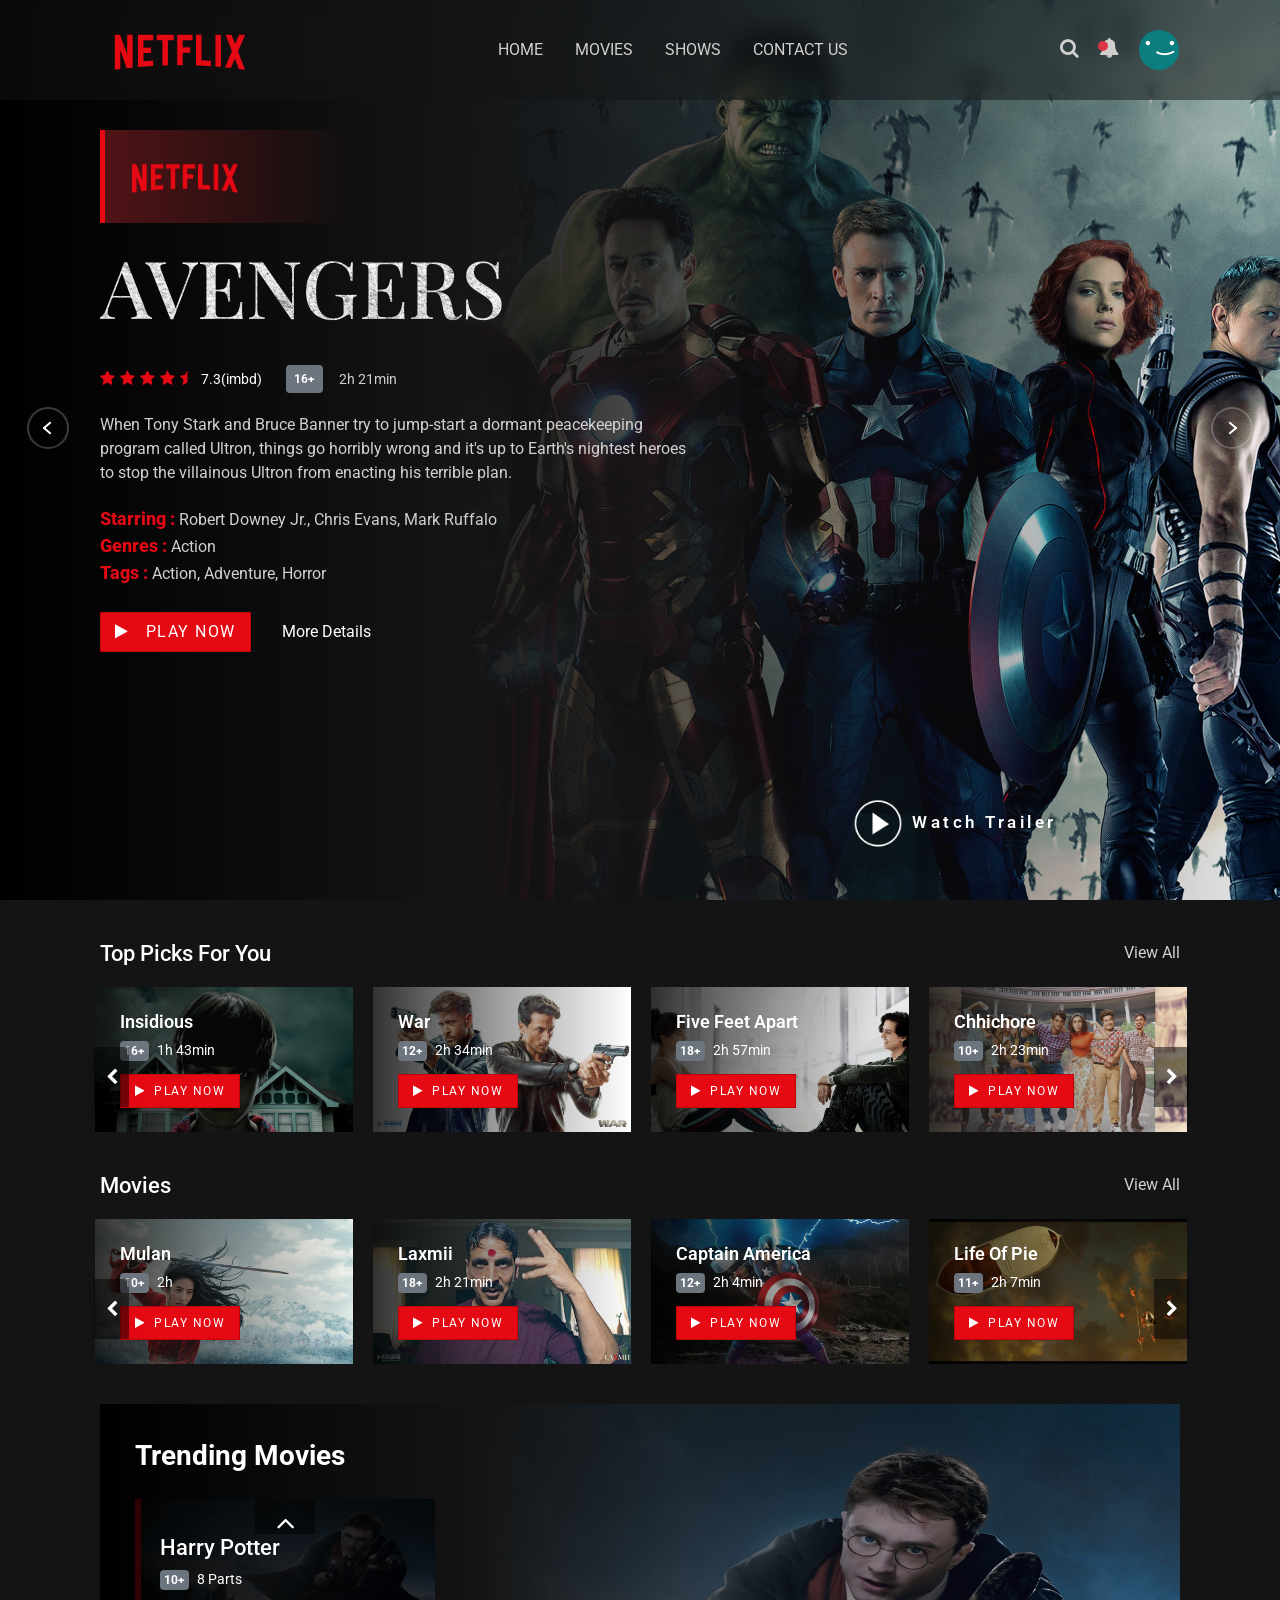
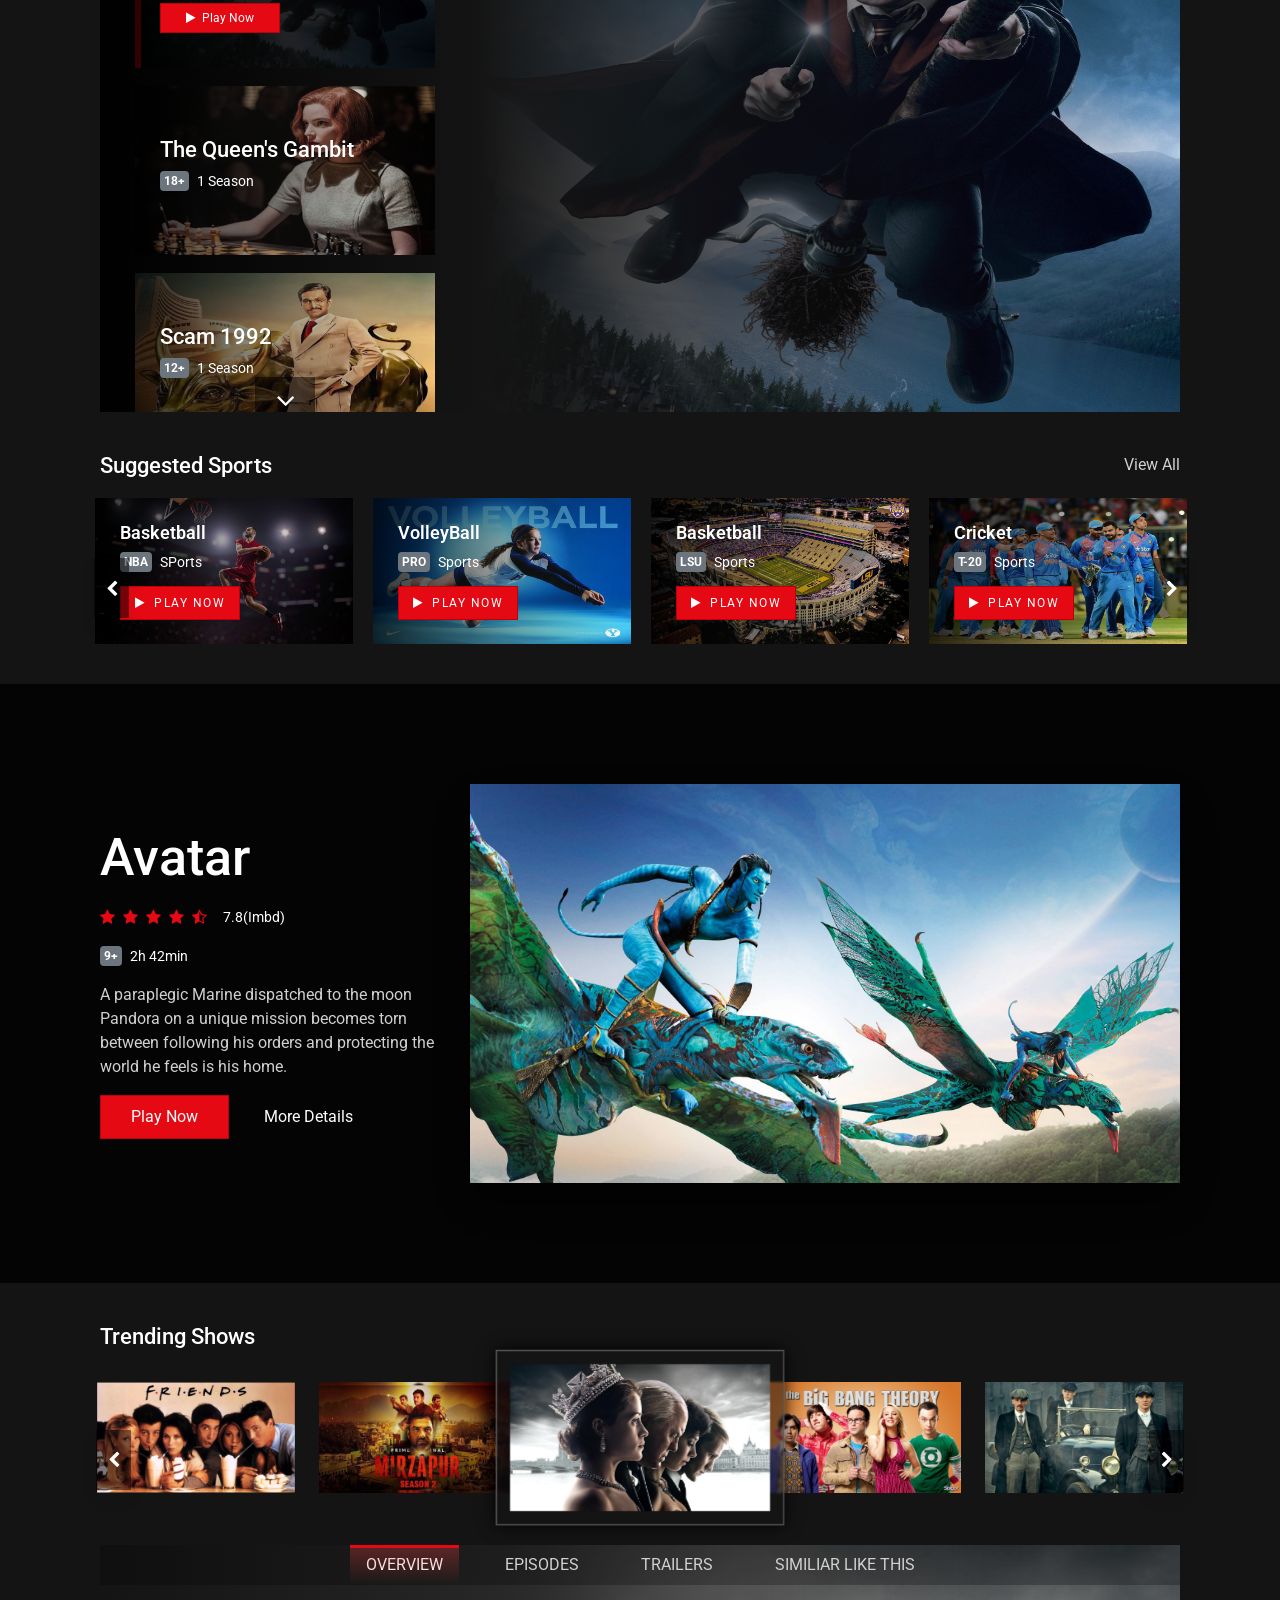
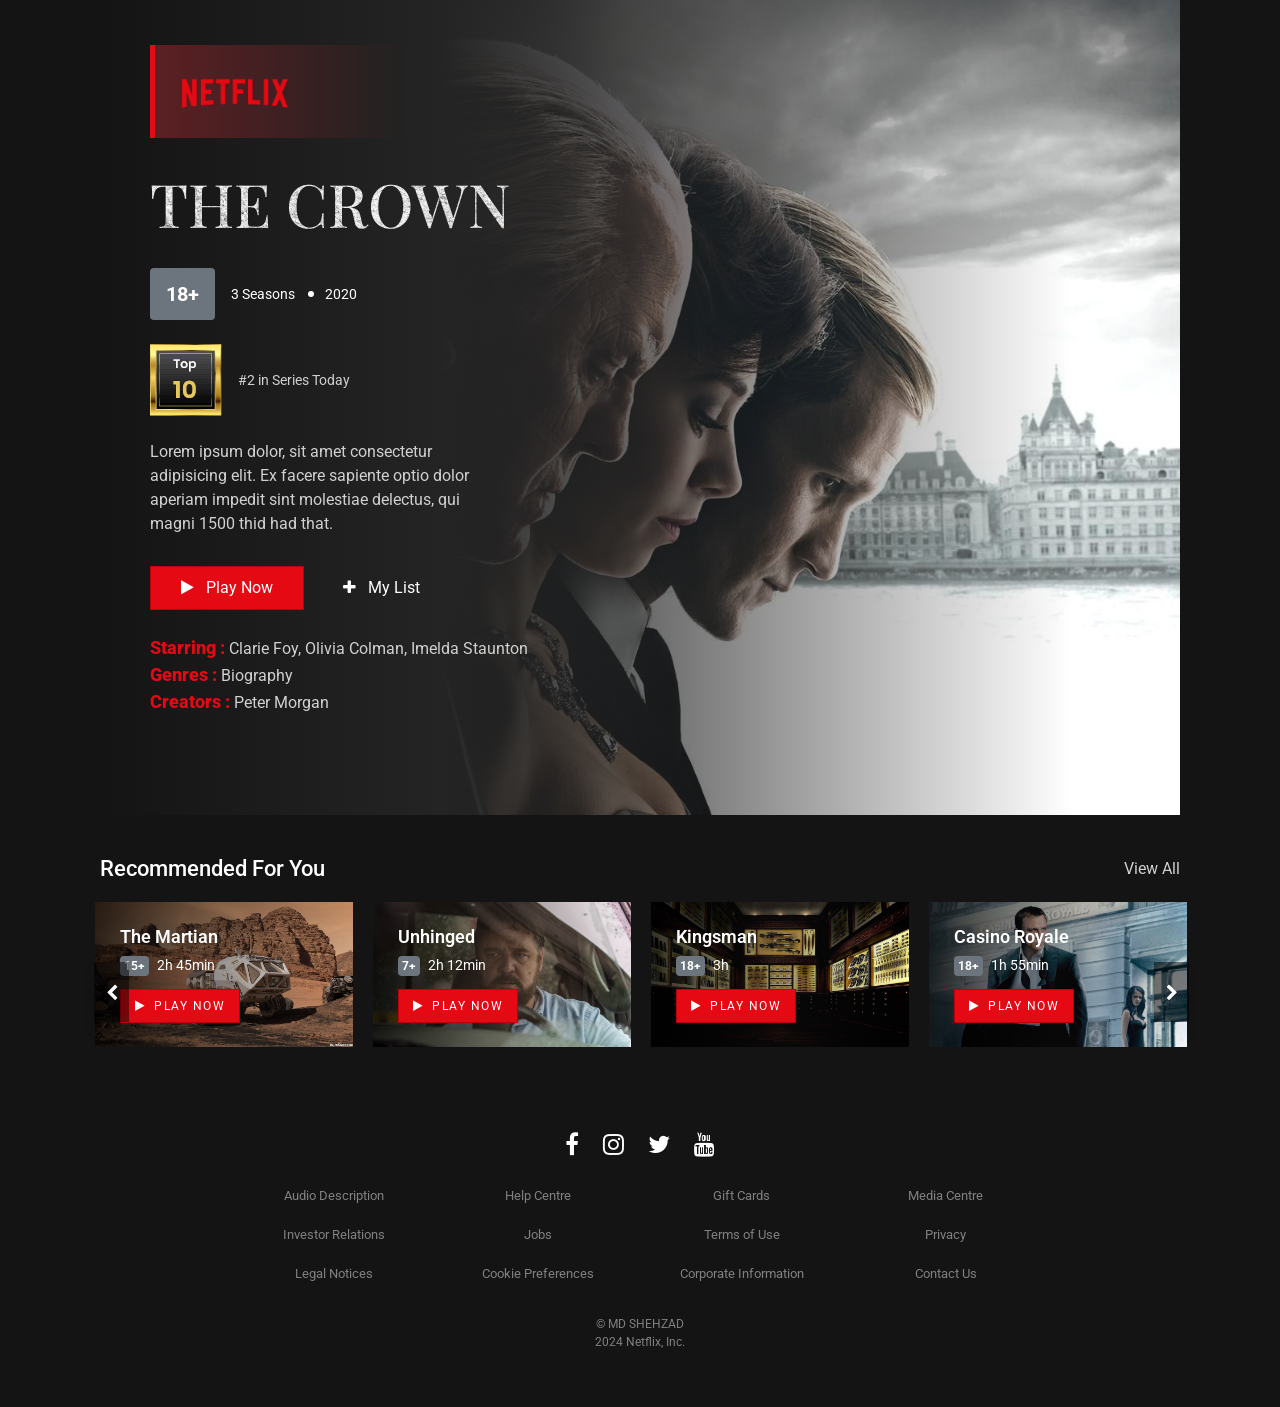
==== commit 8d791dc1: "Update index.html" ====
--- a/index.html
+++ b/index.html
@@ -5,7 +5,7 @@
   <meta charset="UTF-8" />
   <meta http-equiv="X-UA-Compatible" content="IE=edge" />
   <meta name="viewport" content="width=device-width, initial-scale=1.0" />
-  <title>Video Streaming</title>
+  <title>Wise Stream</title>
   <link rel="stylesheet" href="css/bootstrap.min.css" />
   <link rel="stylesheet" href="https://stackpath.bootstrapcdn.com/font-awesome/4.7.0/css/font-awesome.min.css" />
   <link rel="stylesheet" href="css/slick.css" />
@@ -4644,4 +4644,4 @@
   </footer>
 </body>
 
-</html>+</html>
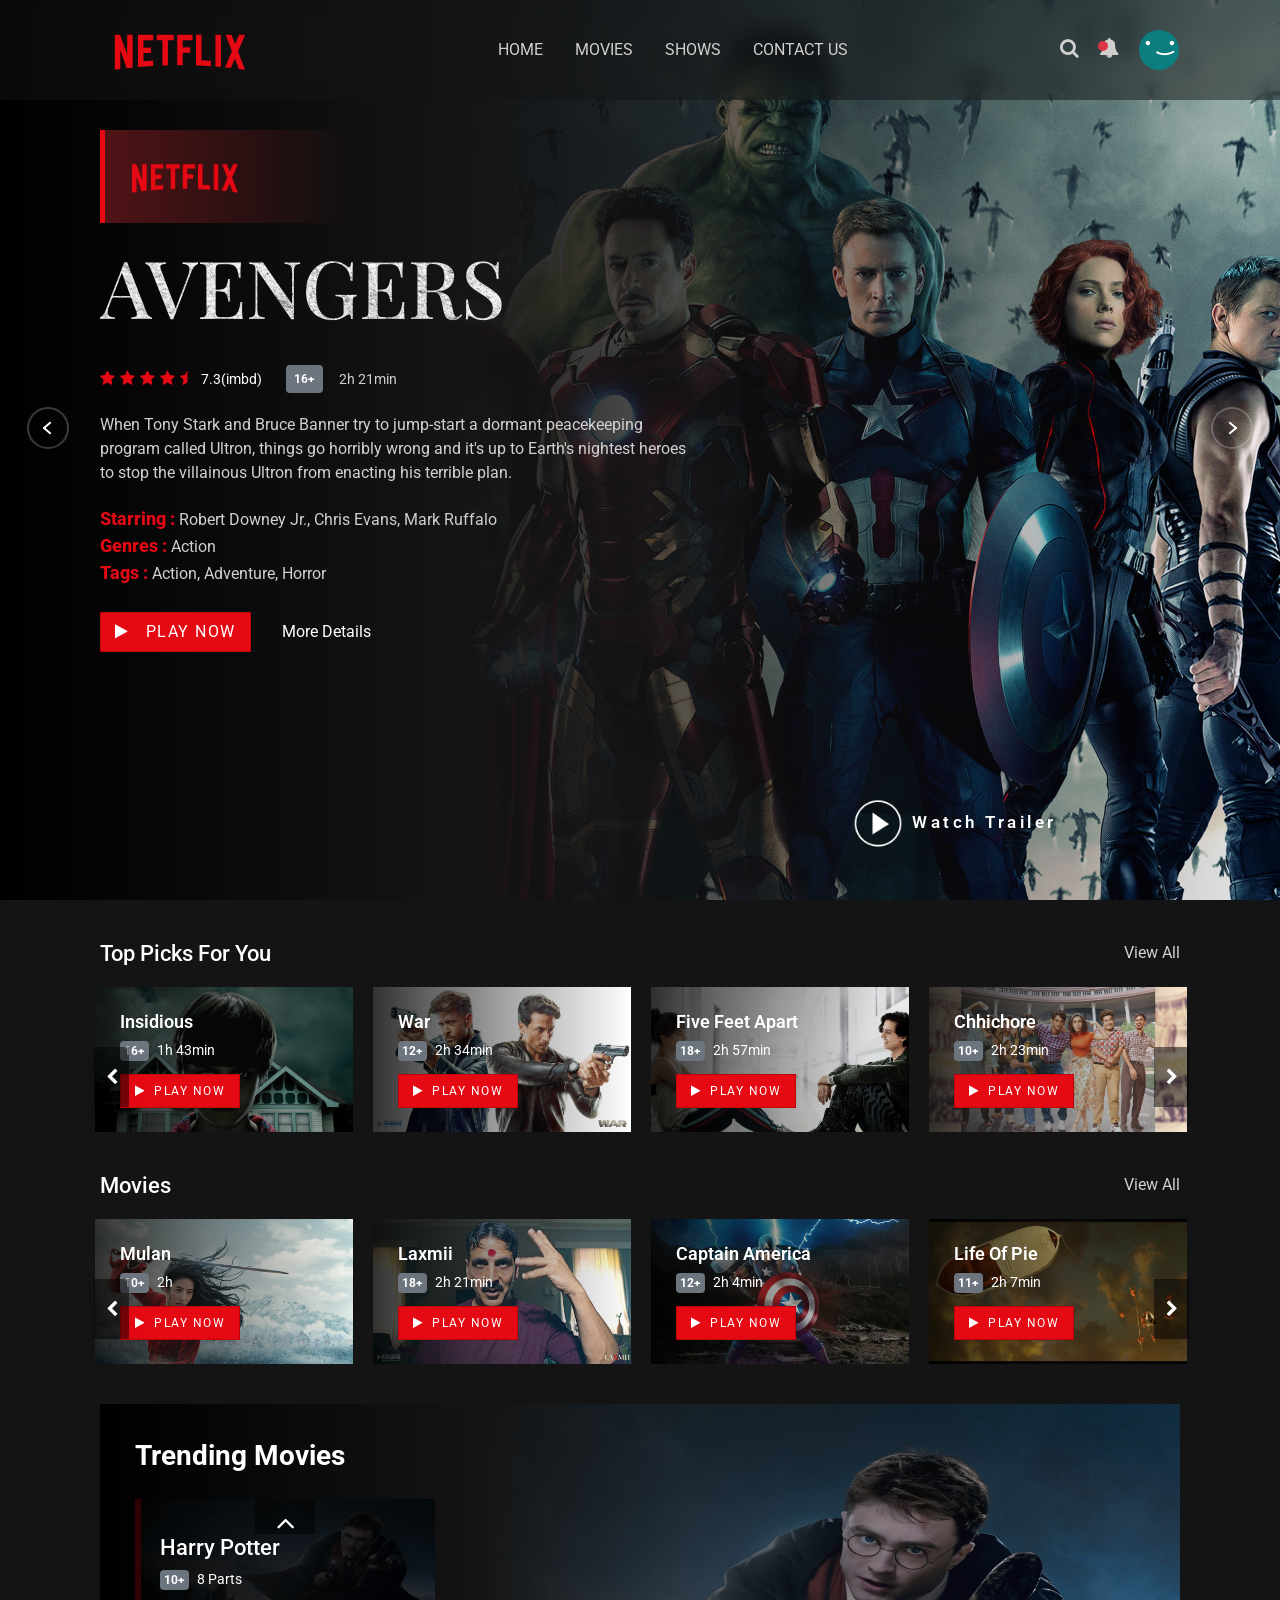
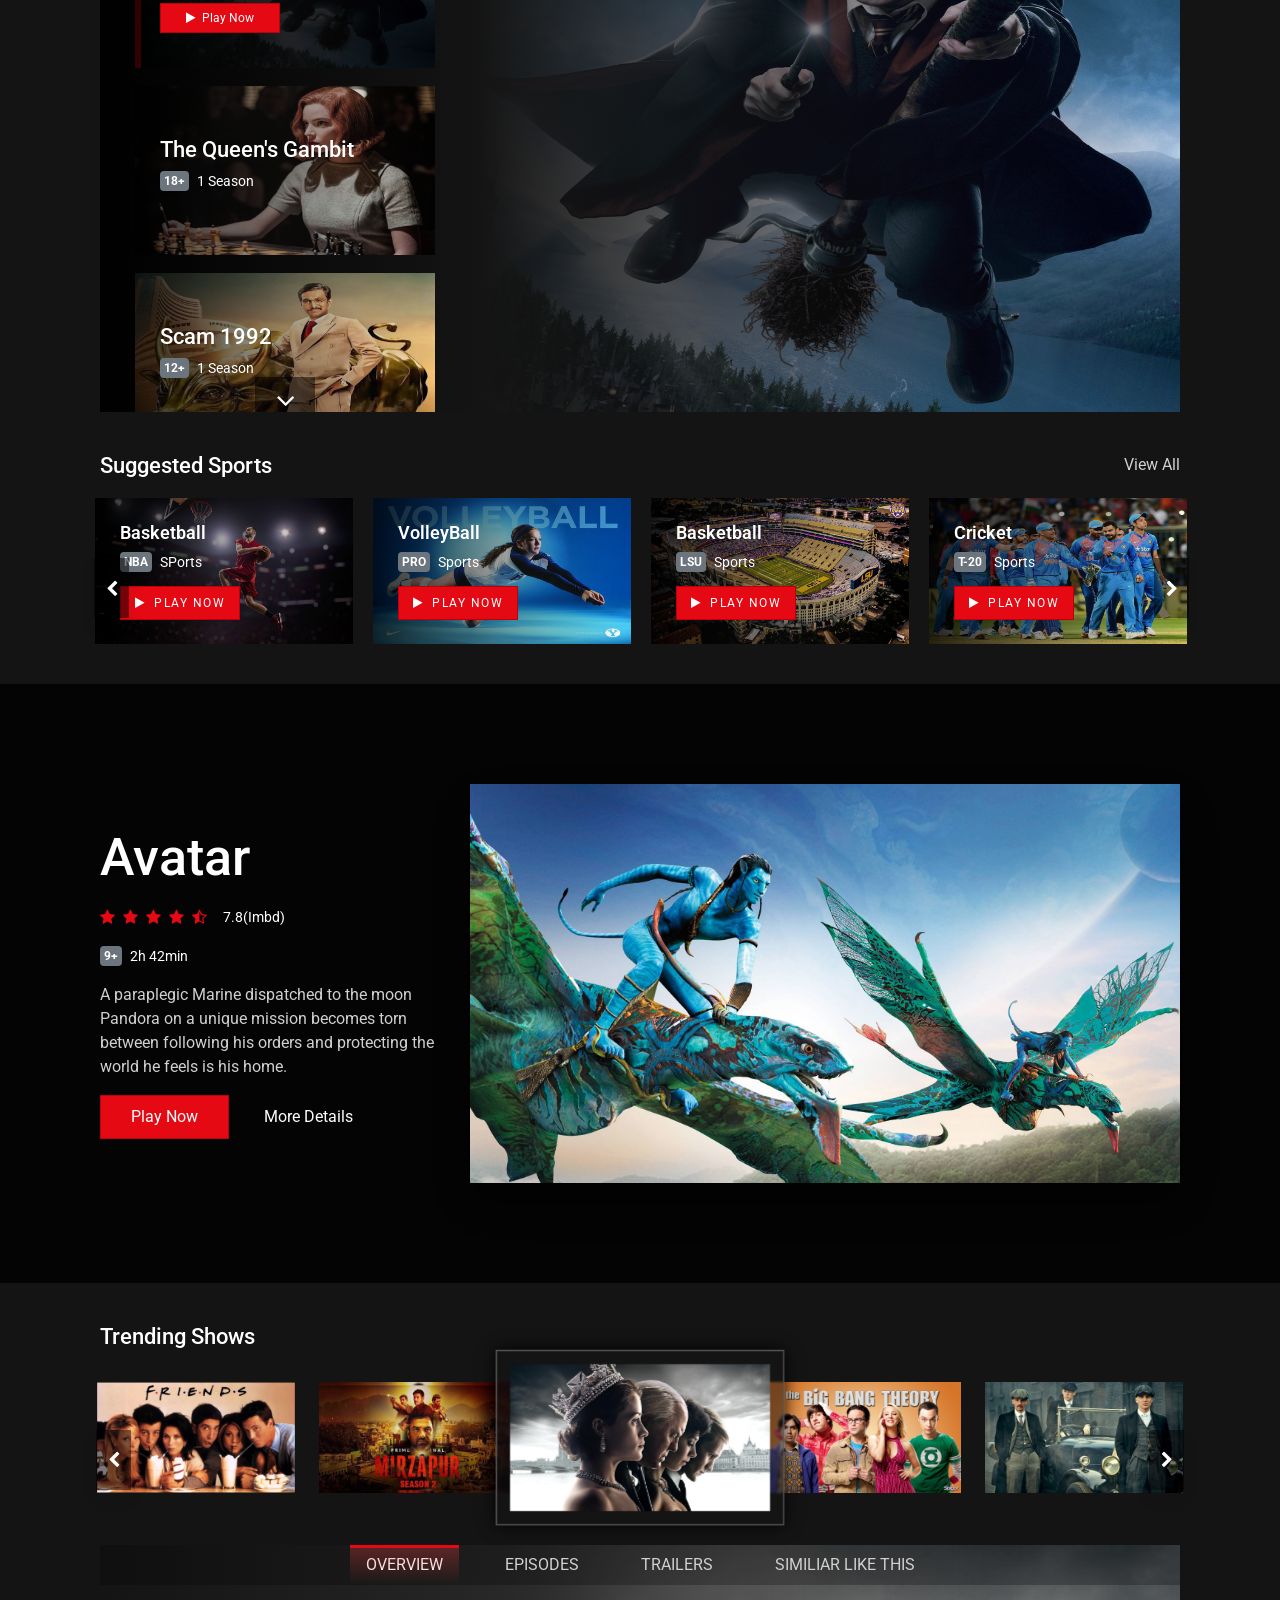
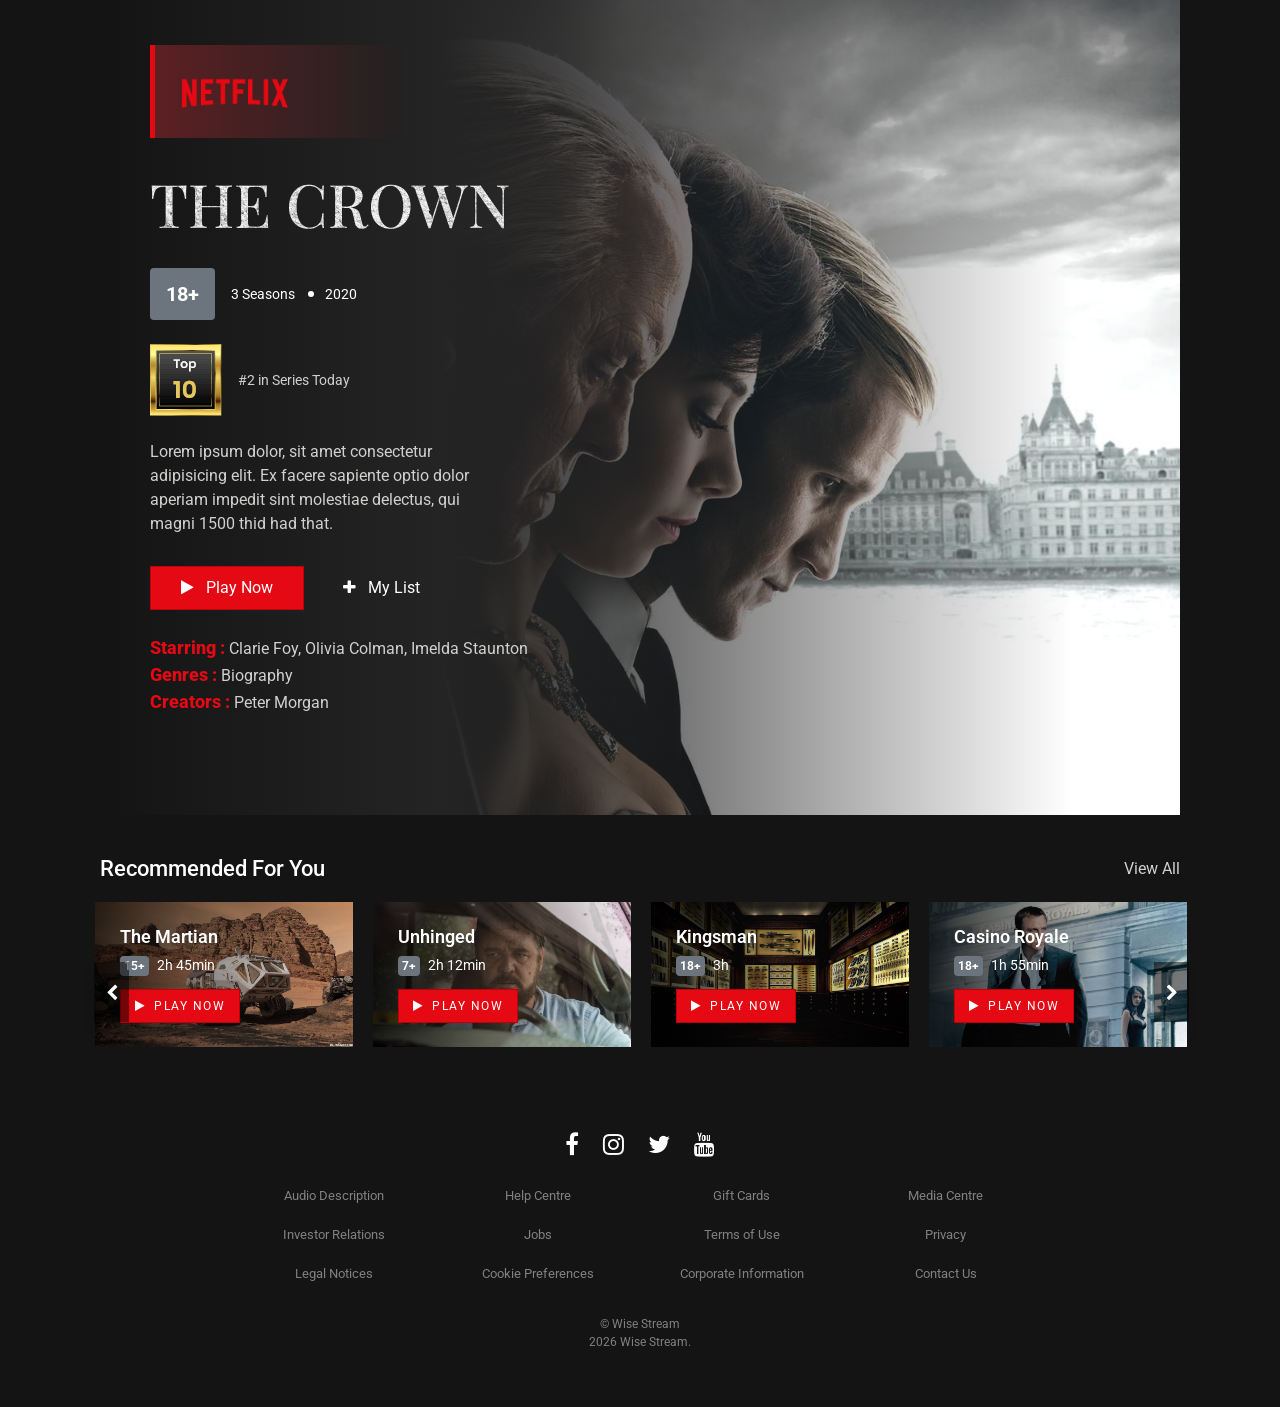
==== commit a09e89a0: "Update index.html" ====
--- a/index.html
+++ b/index.html
@@ -4638,7 +4638,7 @@
         <li><a>Corporate Information</a></li>
         <li><a href="#">Contact Us</a></li>
       </ul>
-      <p class="copyright">© MD SHEHZAD <br> 2024 Netflix, Inc.</p>
+      <p class="copyright">© Wise Stream <br> 2026 Wise Stream.</p>
 
     </div>
   </footer>
